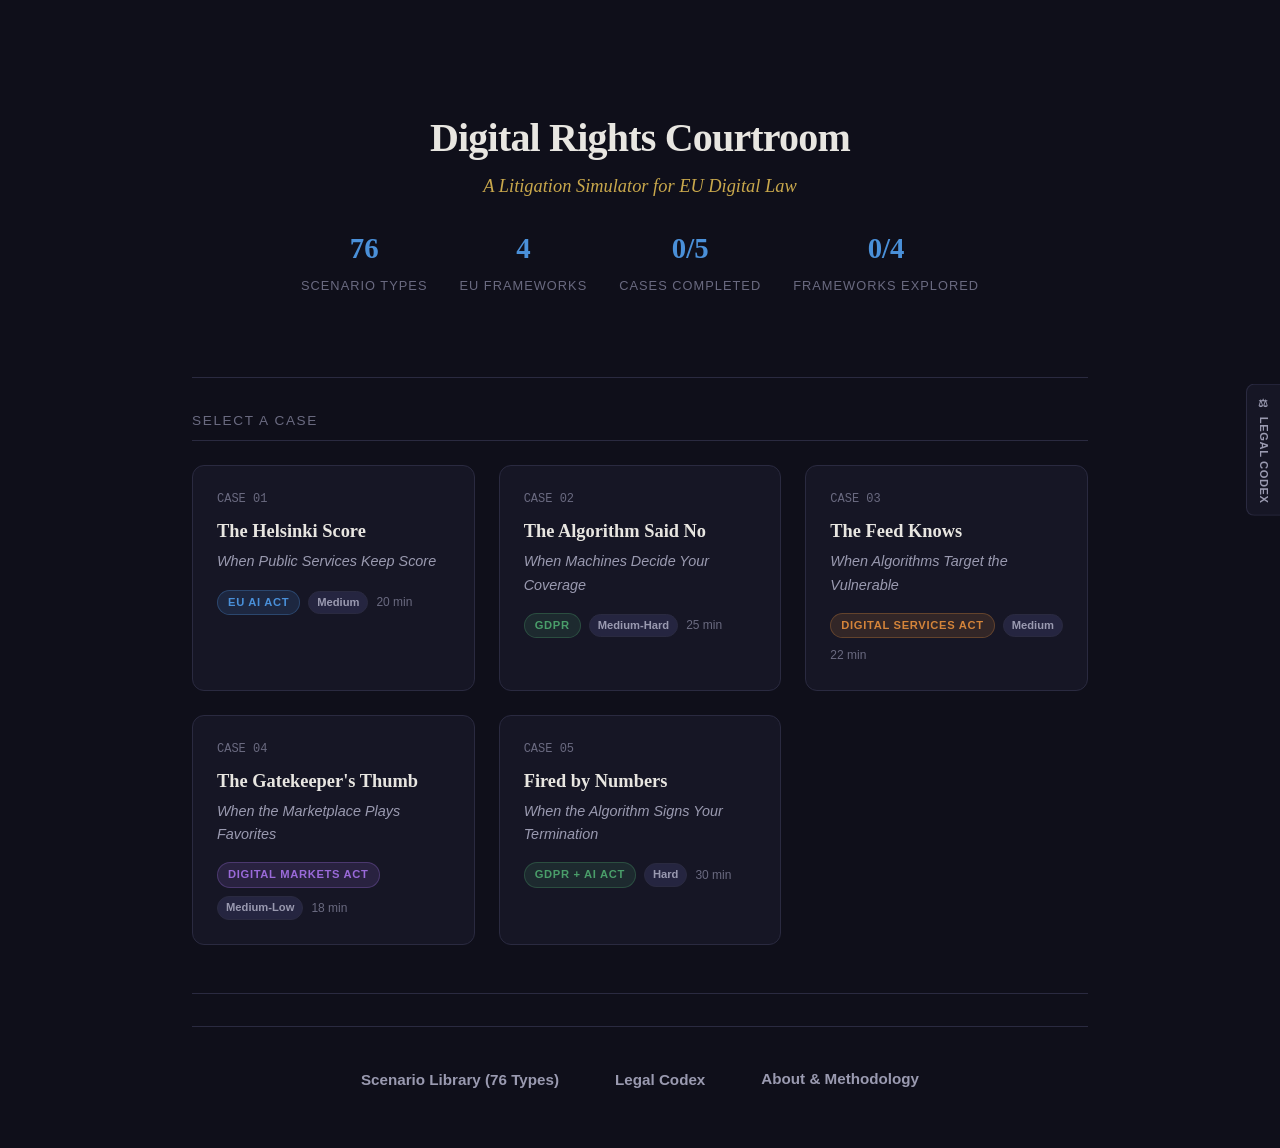
==== index.html @ 257c6a0a "Day 1: complete game shell with dashboard, engine, and dark theme" ====
<!DOCTYPE html>
<html lang="en">
<head>
    <meta charset="UTF-8">
    <meta name="viewport" content="width=device-width, initial-scale=1.0">
    <meta name="description" content="Digital Rights Courtroom — A browser-based litigation simulator for EU digital law education.">
    <title>Digital Rights Courtroom</title>
    <link rel="stylesheet" href="css/style.css">
    <noscript>
        <style>
            body { display: flex; align-items: center; justify-content: center; min-height: 100vh; }
        </style>
    </noscript>
</head>
<body>

    <!-- No-JS fallback -->
    <noscript>
        <div style="text-align: center; padding: 2rem;">
            <h1>Digital Rights Courtroom</h1>
            <p>This application requires JavaScript to run. Please enable JavaScript in your browser settings.</p>
        </div>
    </noscript>

    <!-- Main App Container -->
    <div id="app">
        <!-- Screens are rendered here by JavaScript -->
    </div>

    <!-- Legal Codex Sidebar -->
    <button class="codex-toggle" id="codex-toggle-btn">
        <span>⚖</span> LEGAL CODEX
    </button>
    <aside id="codex-sidebar">
        <div class="codex-header">
            <h2>⚖ Legal Codex</h2>
            <input type="text" class="codex-search" placeholder="Search articles..." id="codex-search">
        </div>
        <div class="codex-tabs">
            <button class="codex-tab active" data-framework="all">All</button>
            <button class="codex-tab" data-framework="ai-act">AI Act</button>
            <button class="codex-tab" data-framework="gdpr">GDPR</button>
            <button class="codex-tab" data-framework="dsa">DSA</button>
            <button class="codex-tab" data-framework="dma">DMA</button>
        </div>
        <div class="codex-content" id="codex-content">
            <!-- Codex articles rendered here by codex.js -->
            <p class="text-muted" style="padding: 1rem; font-size: 0.85rem;">Codex articles will appear here as cases are loaded.</p>
        </div>
    </aside>

    <!-- Scripts — order matters: data first, then engine, then screens, then codex -->
    <script src="js/data.js"></script>
    <script src="js/engine.js"></script>
    <script src="js/screens.js"></script>
    <script src="js/codex.js"></script>
</body>
</html>
---- css/style.css ----
/* ============================================
   DIGITAL RIGHTS COURTROOM — Master Stylesheet
   ============================================ */

/* --- Design Tokens --- */
:root {
    /* Backgrounds */
    --bg-primary: #0f0f1a;
    --bg-surface: #161625;
    --bg-elevated: #1e1e32;
    --bg-hover: #252540;
  
    /* Borders */
    --border-subtle: #2a2a40;
    --border-medium: #3a3a55;
  
    /* Text */
    --text-primary: #e8e6e1;
    --text-secondary: #9a9ab0;
    --text-muted: #6a6a80;
  
    /* Accent Colors */
    --accent-gold: #c9a84c;
    --accent-gold-dim: #a08030;
    --accent-blue: #4a90d9;
    --accent-blue-dim: #2a5a8a;
  
    /* Semantic Colors */
    --color-success: #4a9e6a;
    --color-success-bg: rgba(74, 158, 106, 0.12);
    --color-error: #c94a4a;
    --color-error-bg: rgba(201, 74, 74, 0.12);
    --color-warning: #d4a843;
    --color-warning-bg: rgba(212, 168, 67, 0.12);
  
    /* Framework Colors */
    --fw-ai-act: #4a90d9;
    --fw-gdpr: #4a9e6a;
    --fw-dsa: #d4843a;
    --fw-dma: #9a6ad9;
  
    /* Typography */
    --font-heading: Georgia, 'Times New Roman', 'Palatino Linotype', serif;
    --font-body: -apple-system, BlinkMacSystemFont, 'Segoe UI', Roboto, 'Helvetica Neue', Arial, sans-serif;
    --font-mono: 'SF Mono', 'Fira Code', 'Fira Mono', Menlo, Consolas, monospace;
  
    /* Spacing */
    --space-xs: 4px;
    --space-sm: 8px;
    --space-md: 16px;
    --space-lg: 24px;
    --space-xl: 32px;
    --space-2xl: 48px;
    --space-3xl: 64px;
  
    /* Border Radius */
    --radius-sm: 4px;
    --radius-md: 8px;
    --radius-lg: 12px;
  
    /* Transitions */
    --transition-fast: 150ms ease;
    --transition-normal: 250ms ease;
    --transition-slow: 400ms ease;
  
    /* Layout */
    --content-max-width: 960px;
    --codex-width: 380px;
  }
  
  /* --- Reset & Base --- */
  *, *::before, *::after {
    box-sizing: border-box;
    margin: 0;
    padding: 0;
  }
  
  html {
    font-size: 16px;
    -webkit-font-smoothing: antialiased;
    -moz-osx-font-smoothing: grayscale;
  }
  
  body {
    font-family: var(--font-body);
    background-color: var(--bg-primary);
    color: var(--text-primary);
    line-height: 1.6;
    min-height: 100vh;
    overflow-x: hidden;
  }
  
  /* --- Typography --- */
  h1, h2, h3, h4 {
    font-family: var(--font-heading);
    font-weight: 700;
    line-height: 1.3;
    color: var(--text-primary);
  }
  
  h1 {
    font-size: 2rem;
    letter-spacing: -0.02em;
  }
  
  h2 {
    font-size: 1.5rem;
    letter-spacing: -0.01em;
  }
  
  h3 {
    font-size: 1.2rem;
  }
  
  p {
    margin-bottom: var(--space-md);
    color: var(--text-secondary);
  }
  
  a {
    color: var(--accent-blue);
    text-decoration: none;
    transition: color var(--transition-fast);
  }
  
  a:hover {
    color: var(--accent-gold);
  }
  
  /* --- Main Layout --- */
  .app-container {
    display: flex;
    min-height: 100vh;
  }
  
  #app {
    flex: 1;
    padding: var(--space-2xl) var(--space-xl);
    max-width: var(--content-max-width);
    margin: 0 auto;
    width: 100%;
    transition: margin-right var(--transition-normal);
  }
  
  body.codex-open #app {
    margin-right: var(--codex-width);
  }
  
  /* --- Screen Container --- */
  .screen {
    opacity: 0;
    transform: translateY(8px);
    animation: screenFadeIn 400ms ease forwards;
  }
  
  @keyframes screenFadeIn {
    to {
      opacity: 1;
      transform: translateY(0);
    }
  }
  
  .screen-header {
    margin-bottom: var(--space-2xl);
  }
  
  .screen-header h1 {
    margin-bottom: var(--space-xs);
  }
  
  .screen-header .subtitle {
    font-family: var(--font-heading);
    font-style: italic;
    color: var(--accent-gold);
    font-size: 1.1rem;
  }
  
  .screen-header .breadcrumb {
    font-size: 0.85rem;
    color: var(--text-muted);
    margin-bottom: var(--space-sm);
  }
  
  /* --- Dashboard --- */
  .dashboard-hero {
    text-align: center;
    padding: var(--space-3xl) 0 var(--space-2xl);
  }
  
  .dashboard-hero h1 {
    font-size: 2.5rem;
    margin-bottom: var(--space-sm);
  }
  
  .dashboard-hero .tagline {
    font-family: var(--font-heading);
    font-style: italic;
    color: var(--accent-gold);
    font-size: 1.15rem;
    margin-bottom: var(--space-lg);
  }
  
  .dashboard-hero .stats-row {
    display: flex;
    justify-content: center;
    gap: var(--space-xl);
    margin-top: var(--space-lg);
  }
  
  .stat-item {
    text-align: center;
  }
  
  .stat-item .stat-number {
    font-family: var(--font-heading);
    font-size: 1.8rem;
    font-weight: 700;
    color: var(--accent-blue);
    display: block;
  }
  
  .stat-item .stat-label {
    font-size: 0.8rem;
    color: var(--text-muted);
    text-transform: uppercase;
    letter-spacing: 0.08em;
  }
  
  /* --- Case Cards Grid --- */
  .cases-section-title {
    font-size: 0.85rem;
    text-transform: uppercase;
    letter-spacing: 0.12em;
    color: var(--text-muted);
    margin-bottom: var(--space-lg);
    padding-bottom: var(--space-sm);
    border-bottom: 1px solid var(--border-subtle);
  }
  
  .cases-grid {
    display: grid;
    grid-template-columns: repeat(auto-fill, minmax(280px, 1fr));
    gap: var(--space-lg);
    margin-bottom: var(--space-2xl);
  }
  
  .case-card {
    background: var(--bg-surface);
    border: 1px solid var(--border-subtle);
    border-radius: var(--radius-lg);
    padding: var(--space-lg);
    cursor: pointer;
    transition: all var(--transition-normal);
    position: relative;
    overflow: hidden;
  }
  
  .case-card:hover {
    border-color: var(--border-medium);
    background: var(--bg-elevated);
    transform: translateY(-2px);
    box-shadow: 0 8px 24px rgba(0, 0, 0, 0.3);
  }
  
  .case-card.completed {
    border-color: var(--color-success);
  }
  
  .case-card .case-number {
    font-family: var(--font-mono);
    font-size: 0.75rem;
    color: var(--text-muted);
    margin-bottom: var(--space-sm);
  }
  
  .case-card .case-title {
    font-family: var(--font-heading);
    font-size: 1.15rem;
    font-weight: 700;
    color: var(--text-primary);
    margin-bottom: var(--space-xs);
  }
  
  .case-card .case-subtitle {
    font-size: 0.9rem;
    color: var(--text-secondary);
    margin-bottom: var(--space-md);
    font-style: italic;
  }
  
  .case-card .case-meta {
    display: flex;
    align-items: center;
    gap: var(--space-sm);
    flex-wrap: wrap;
  }
  
  /* --- Tags & Badges --- */
  .tag {
    display: inline-block;
    font-size: 0.7rem;
    font-weight: 600;
    text-transform: uppercase;
    letter-spacing: 0.06em;
    padding: 3px 10px;
    border-radius: 100px;
    white-space: nowrap;
  }
  
  .tag-ai-act {
    background: rgba(74, 144, 217, 0.15);
    color: var(--fw-ai-act);
    border: 1px solid rgba(74, 144, 217, 0.3);
  }
  
  .tag-gdpr {
    background: rgba(74, 158, 106, 0.15);
    color: var(--fw-gdpr);
    border: 1px solid rgba(74, 158, 106, 0.3);
  }
  
  .tag-dsa {
    background: rgba(212, 132, 58, 0.15);
    color: var(--fw-dsa);
    border: 1px solid rgba(212, 132, 58, 0.3);
  }
  
  .tag-dma {
    background: rgba(154, 106, 217, 0.15);
    color: var(--fw-dma);
    border: 1px solid rgba(154, 106, 217, 0.3);
  }
  
  .badge {
    display: inline-block;
    font-size: 0.7rem;
    font-weight: 600;
    padding: 2px 8px;
    border-radius: 100px;
  }
  
  .badge-difficulty {
    background: var(--bg-hover);
    color: var(--text-secondary);
    border: 1px solid var(--border-subtle);
  }
  
  .badge-time {
    color: var(--text-muted);
    font-size: 0.75rem;
  }
  
  .badge-completed {
    background: var(--color-success-bg);
    color: var(--color-success);
    border: 1px solid rgba(74, 158, 106, 0.3);
  }
  
  .badge-score {
    background: var(--bg-hover);
    color: var(--accent-gold);
    border: 1px solid var(--accent-gold-dim);
  }
  
  /* --- Buttons --- */
  .btn {
    display: inline-flex;
    align-items: center;
    gap: var(--space-sm);
    font-family: var(--font-body);
    font-size: 0.95rem;
    font-weight: 600;
    padding: 12px 24px;
    border-radius: var(--radius-md);
    border: none;
    cursor: pointer;
    transition: all var(--transition-fast);
    text-decoration: none;
  }
  
  .btn-primary {
    background: var(--accent-gold);
    color: var(--bg-primary);
  }
  
  .btn-primary:hover {
    background: #d4b45a;
    box-shadow: 0 4px 16px rgba(201, 168, 76, 0.3);
  }
  
  .btn-secondary {
    background: transparent;
    color: var(--text-primary);
    border: 1px solid var(--border-medium);
  }
  
  .btn-secondary:hover {
    background: var(--bg-hover);
    border-color: var(--text-muted);
  }
  
  .btn-ghost {
    background: transparent;
    color: var(--text-secondary);
    padding: 8px 16px;
  }
  
  .btn-ghost:hover {
    color: var(--text-primary);
    background: var(--bg-hover);
  }
  
  .btn:disabled {
    opacity: 0.4;
    cursor: not-allowed;
  }
  
  .btn-large {
    padding: 16px 32px;
    font-size: 1.05rem;
  }
  
  /* --- Evidence Cards --- */
  .evidence-grid {
    display: grid;
    grid-template-columns: repeat(auto-fill, minmax(300px, 1fr));
    gap: var(--space-md);
    margin-bottom: var(--space-xl);
  }
  
  .evidence-card {
    background: var(--bg-surface);
    border: 1px solid var(--border-subtle);
    border-radius: var(--radius-md);
    overflow: hidden;
    cursor: pointer;
    transition: all var(--transition-normal);
  }
  
  .evidence-card:hover {
    border-color: var(--border-medium);
  }
  
  .evidence-card.collected {
    border-color: var(--accent-gold-dim);
  }
  
  .evidence-card.expanded {
    border-color: var(--accent-gold);
  }
  
  .evidence-card-header {
    display: flex;
    align-items: center;
    gap: var(--space-md);
    padding: var(--space-md) var(--space-lg);
  }
  
  .evidence-card-header .evidence-icon {
    font-size: 1.5rem;
    flex-shrink: 0;
  }
  
  .evidence-card-header .evidence-info {
    flex: 1;
  }
  
  .evidence-card-header .evidence-title {
    font-weight: 600;
    font-size: 0.9rem;
    color: var(--text-primary);
  }
  
  .evidence-card-header .evidence-date {
    font-size: 0.75rem;
    color: var(--text-muted);
  }
  
  .evidence-card-body {
    max-height: 0;
    overflow: hidden;
    transition: max-height var(--transition-slow), padding var(--transition-slow);
  }
  
  .evidence-card.expanded .evidence-card-body {
    max-height: 500px;
    padding: 0 var(--space-lg) var(--space-lg);
  }
  
  .evidence-card-body .evidence-content {
    font-size: 0.9rem;
    color: var(--text-secondary);
    line-height: 1.7;
    padding-top: var(--space-md);
    border-top: 1px solid var(--border-subtle);
  }
  
  /* --- Progress Bar --- */
  .progress-bar-container {
    margin-bottom: var(--space-lg);
  }
  
  .progress-bar-label {
    display: flex;
    justify-content: space-between;
    font-size: 0.85rem;
    color: var(--text-secondary);
    margin-bottom: var(--space-sm);
  }
  
  .progress-bar {
    height: 6px;
    background: var(--bg-hover);
    border-radius: 100px;
    overflow: hidden;
  }
  
  .progress-bar-fill {
    height: 100%;
    background: var(--accent-gold);
    border-radius: 100px;
    transition: width var(--transition-normal);
  }
  
  /* --- Option Cards (Analysis & Courtroom) --- */
  .options-grid {
    display: flex;
    flex-direction: column;
    gap: var(--space-md);
    margin: var(--space-lg) 0;
  }
  
  .option-card {
    background: var(--bg-surface);
    border: 2px solid var(--border-subtle);
    border-radius: var(--radius-md);
    padding: var(--space-lg);
    cursor: pointer;
    transition: all var(--transition-fast);
  }
  
  .option-card:hover:not(.disabled) {
    border-color: var(--accent-blue);
    background: var(--bg-elevated);
  }
  
  .option-card.selected {
    border-color: var(--accent-blue);
    background: rgba(74, 144, 217, 0.08);
  }
  
  .option-card.correct {
    border-color: var(--color-success);
    background: var(--color-success-bg);
  }
  
  .option-card.incorrect {
    border-color: var(--color-error);
    background: var(--color-error-bg);
  }
  
  .option-card.disabled {
    opacity: 0.5;
    cursor: default;
  }
  
  .option-card .option-label {
    font-weight: 600;
    font-size: 0.95rem;
    color: var(--text-primary);
    margin-bottom: var(--space-xs);
  }
  
  .option-card .option-description {
    font-size: 0.9rem;
    color: var(--text-secondary);
    line-height: 1.6;
  }
  
  /* --- Dialogue / Courtroom --- */
  .dialogue-container {
    max-width: 720px;
    margin: 0 auto;
  }
  
  .dialogue-bubble {
    padding: var(--space-lg);
    border-radius: var(--radius-lg);
    margin-bottom: var(--space-lg);
    line-height: 1.7;
    animation: bubbleFadeIn var(--transition-slow) ease forwards;
    opacity: 0;
  }
  
  @keyframes bubbleFadeIn {
    to {
      opacity: 1;
    }
  }
  
  .dialogue-bubble.judge {
    background: var(--bg-surface);
    border: 1px solid var(--border-subtle);
    border-left: 3px solid var(--accent-gold);
    margin-right: var(--space-2xl);
  }
  
  .dialogue-bubble.player {
    background: rgba(74, 144, 217, 0.08);
    border: 1px solid rgba(74, 144, 217, 0.2);
    border-right: 3px solid var(--accent-blue);
    margin-left: var(--space-2xl);
  }
  
  .dialogue-bubble .speaker-name {
    font-weight: 700;
    font-size: 0.8rem;
    text-transform: uppercase;
    letter-spacing: 0.06em;
    margin-bottom: var(--space-sm);
  }
  
  .dialogue-bubble.judge .speaker-name {
    color: var(--accent-gold);
  }
  
  .dialogue-bubble.player .speaker-name {
    color: var(--accent-blue);
  }
  
  .dialogue-bubble .speaker-text {
    font-size: 0.95rem;
    color: var(--text-primary);
  }
  
  /* --- Feedback Box --- */
  .feedback-box {
    background: var(--bg-surface);
    border: 1px solid var(--border-subtle);
    border-radius: var(--radius-md);
    padding: var(--space-lg);
    margin: var(--space-md) 0;
  }
  
  .feedback-box.success {
    border-left: 3px solid var(--color-success);
  }
  
  .feedback-box.error {
    border-left: 3px solid var(--color-error);
  }
  
  .feedback-box.warning {
    border-left: 3px solid var(--color-warning);
  }
  
  .feedback-box .feedback-title {
    font-weight: 700;
    font-size: 0.85rem;
    text-transform: uppercase;
    letter-spacing: 0.04em;
    margin-bottom: var(--space-sm);
  }
  
  .feedback-box.success .feedback-title {
    color: var(--color-success);
  }
  
  .feedback-box.error .feedback-title {
    color: var(--color-error);
  }
  
  .feedback-box.warning .feedback-title {
    color: var(--color-warning);
  }
  
  .feedback-box .feedback-text {
    font-size: 0.9rem;
    color: var(--text-secondary);
    line-height: 1.7;
  }
  
  /* --- Verdict Screen --- */
  .verdict-container {
    text-align: center;
    padding: var(--space-2xl) 0;
  }
  
  .verdict-result {
    font-family: var(--font-heading);
    font-size: 2.5rem;
    font-weight: 700;
    margin-bottom: var(--space-sm);
    letter-spacing: 0.02em;
  }
  
  .verdict-result.won {
    color: var(--color-success);
  }
  
  .verdict-result.lost {
    color: var(--color-error);
  }
  
  .verdict-score {
    font-family: var(--font-heading);
    font-size: 3.5rem;
    font-weight: 700;
    color: var(--accent-gold);
    margin: var(--space-lg) 0;
  }
  
  .verdict-score .score-total {
    font-size: 1.5rem;
    color: var(--text-muted);
  }
  
  /* Score Breakdown */
  .score-breakdown {
    text-align: left;
    max-width: 600px;
    margin: var(--space-2xl) auto;
  }
  
  .score-section {
    background: var(--bg-surface);
    border: 1px solid var(--border-subtle);
    border-radius: var(--radius-md);
    padding: var(--space-lg);
    margin-bottom: var(--space-md);
  }
  
  .score-section-header {
    display: flex;
    justify-content: space-between;
    align-items: center;
    margin-bottom: var(--space-sm);
  }
  
  .score-section-title {
    font-weight: 700;
    font-size: 0.9rem;
    color: var(--text-primary);
  }
  
  .score-section-points {
    font-family: var(--font-mono);
    font-size: 0.85rem;
    color: var(--accent-gold);
  }
  
  .score-section-detail {
    font-size: 0.85rem;
    color: var(--text-secondary);
  }
  
  /* Model Answer */
  .model-answer {
    text-align: left;
    max-width: 600px;
    margin: var(--space-xl) auto;
    background: var(--bg-surface);
    border: 1px solid var(--accent-gold-dim);
    border-radius: var(--radius-md);
    overflow: hidden;
  }
  
  .model-answer-header {
    display: flex;
    justify-content: space-between;
    align-items: center;
    padding: var(--space-md) var(--space-lg);
    cursor: pointer;
    transition: background var(--transition-fast);
  }
  
  .model-answer-header:hover {
    background: var(--bg-hover);
  }
  
  .model-answer-header h3 {
    font-size: 0.9rem;
    color: var(--accent-gold);
  }
  
  .model-answer-body {
    padding: 0 var(--space-lg) var(--space-lg);
    font-size: 0.9rem;
    color: var(--text-secondary);
    line-height: 1.8;
  }
  
  /* --- Legal Codex Sidebar --- */
  #codex-sidebar {
    position: fixed;
    top: 0;
    right: 0;
    width: var(--codex-width);
    height: 100vh;
    background: var(--bg-surface);
    border-left: 1px solid var(--border-subtle);
    transform: translateX(100%);
    transition: transform var(--transition-normal);
    z-index: 100;
    display: flex;
    flex-direction: column;
    overflow: hidden;
  }
  
  body.codex-open #codex-sidebar {
    transform: translateX(0);
  }
  
  .codex-header {
    padding: var(--space-lg);
    border-bottom: 1px solid var(--border-subtle);
    flex-shrink: 0;
  }
  
  .codex-header h2 {
    font-size: 1.1rem;
    color: var(--accent-gold);
    margin-bottom: var(--space-md);
  }
  
  .codex-search {
    width: 100%;
    padding: 10px 14px;
    background: var(--bg-primary);
    border: 1px solid var(--border-subtle);
    border-radius: var(--radius-md);
    color: var(--text-primary);
    font-family: var(--font-body);
    font-size: 0.9rem;
    outline: none;
    transition: border-color var(--transition-fast);
  }
  
  .codex-search:focus {
    border-color: var(--accent-blue);
  }
  
  .codex-search::placeholder {
    color: var(--text-muted);
  }
  
  .codex-tabs {
    display: flex;
    border-bottom: 1px solid var(--border-subtle);
    flex-shrink: 0;
  }
  
  .codex-tab {
    flex: 1;
    padding: 10px;
    text-align: center;
    font-size: 0.75rem;
    font-weight: 600;
    text-transform: uppercase;
    letter-spacing: 0.05em;
    color: var(--text-muted);
    cursor: pointer;
    border-bottom: 2px solid transparent;
    transition: all var(--transition-fast);
    background: none;
    border-top: none;
    border-left: none;
    border-right: none;
  }
  
  .codex-tab:hover {
    color: var(--text-secondary);
  }
  
  .codex-tab.active {
    color: var(--accent-gold);
    border-bottom-color: var(--accent-gold);
  }
  
  .codex-content {
    flex: 1;
    overflow-y: auto;
    padding: var(--space-md);
  }
  
  .codex-article {
    background: var(--bg-primary);
    border: 1px solid var(--border-subtle);
    border-radius: var(--radius-md);
    margin-bottom: var(--space-md);
    overflow: hidden;
  }
  
  .codex-article.relevant {
    border-color: var(--accent-gold-dim);
  }
  
  .codex-article-header {
    padding: var(--space-md);
    cursor: pointer;
    transition: background var(--transition-fast);
  }
  
  .codex-article-header:hover {
    background: var(--bg-hover);
  }
  
  .codex-article-number {
    font-family: var(--font-mono);
    font-size: 0.8rem;
    color: var(--accent-blue);
    margin-bottom: 2px;
  }
  
  .codex-article-title {
    font-weight: 600;
    font-size: 0.9rem;
    color: var(--text-primary);
  }
  
  .codex-article-body {
    display: none;
    padding: 0 var(--space-md) var(--space-md);
  }
  
  .codex-article.expanded .codex-article-body {
    display: block;
  }
  
  .codex-article-official {
    font-size: 0.82rem;
    color: var(--text-secondary);
    line-height: 1.7;
    padding: var(--space-md);
    background: var(--bg-surface);
    border-radius: var(--radius-sm);
    margin-bottom: var(--space-sm);
    border-left: 2px solid var(--accent-blue-dim);
  }
  
  .codex-article-plain {
    font-size: 0.85rem;
    color: var(--accent-gold);
    font-style: italic;
  }
  
  /* Codex Toggle Button */
  .codex-toggle {
    position: fixed;
    top: 50%;
    right: 0;
    transform: translateY(-50%);
    background: var(--bg-surface);
    border: 1px solid var(--border-subtle);
    border-right: none;
    border-radius: var(--radius-md) 0 0 var(--radius-md);
    padding: 12px 10px;
    cursor: pointer;
    z-index: 101;
    color: var(--text-secondary);
    font-size: 1.2rem;
    transition: all var(--transition-fast);
    display: flex;
    align-items: center;
    writing-mode: vertical-rl;
    letter-spacing: 0.05em;
    font-size: 0.7rem;
    font-weight: 600;
    text-transform: uppercase;
    gap: 6px;
  }
  
  .codex-toggle:hover {
    background: var(--bg-elevated);
    color: var(--accent-gold);
  }
  
  body.codex-open .codex-toggle {
    right: var(--codex-width);
  }
  
  /* --- Utility Classes --- */
  .text-center { text-align: center; }
  .text-gold { color: var(--accent-gold); }
  .text-muted { color: var(--text-muted); }
  .text-success { color: var(--color-success); }
  .text-error { color: var(--color-error); }
  
  .mt-sm { margin-top: var(--space-sm); }
  .mt-md { margin-top: var(--space-md); }
  .mt-lg { margin-top: var(--space-lg); }
  .mt-xl { margin-top: var(--space-xl); }
  .mt-2xl { margin-top: var(--space-2xl); }
  .mb-sm { margin-bottom: var(--space-sm); }
  .mb-md { margin-bottom: var(--space-md); }
  .mb-lg { margin-bottom: var(--space-lg); }
  .mb-xl { margin-bottom: var(--space-xl); }
  
  .flex { display: flex; }
  .flex-center { display: flex; align-items: center; justify-content: center; }
  .flex-between { display: flex; align-items: center; justify-content: space-between; }
  .gap-sm { gap: var(--space-sm); }
  .gap-md { gap: var(--space-md); }
  .gap-lg { gap: var(--space-lg); }
  
  /* Divider */
  .divider {
    height: 1px;
    background: var(--border-subtle);
    margin: var(--space-xl) 0;
  }
  
  /* --- Footer Nav --- */
  .dashboard-footer {
    display: flex;
    justify-content: center;
    gap: var(--space-lg);
    padding-top: var(--space-xl);
    border-top: 1px solid var(--border-subtle);
  }
  
  /* --- Scrollbar Styling (Webkit) --- */
  ::-webkit-scrollbar {
    width: 6px;
  }
  
  ::-webkit-scrollbar-track {
    background: var(--bg-primary);
  }
  
  ::-webkit-scrollbar-thumb {
    background: var(--border-medium);
    border-radius: 100px;
  }
  
  ::-webkit-scrollbar-thumb:hover {
    background: var(--text-muted);
  }
  
  /* --- Loading / Typewriter --- */
  .typewriter {
    overflow: hidden;
    border-right: 2px solid var(--accent-gold);
    white-space: nowrap;
    animation: typing 2s steps(40, end), blink 0.75s step-end infinite;
  }
  
  @keyframes typing {
    from { width: 0; }
    to { width: 100%; }
  }
  
  @keyframes blink {
    from, to { border-color: transparent; }
    50% { border-color: var(--accent-gold); }
  }
  
  /* Phase Indicator */
  .phase-indicator {
    display: flex;
    align-items: center;
    gap: var(--space-md);
    margin-bottom: var(--space-xl);
  }
  
  .phase-step {
    display: flex;
    align-items: center;
    gap: var(--space-sm);
    font-size: 0.8rem;
    color: var(--text-muted);
  }
  
  .phase-step.active {
    color: var(--accent-gold);
  }
  
  .phase-step.completed {
    color: var(--color-success);
  }
  
  .phase-dot {
    width: 8px;
    height: 8px;
    border-radius: 50%;
    background: var(--border-medium);
  }
  
  .phase-step.active .phase-dot {
    background: var(--accent-gold);
    box-shadow: 0 0 8px rgba(201, 168, 76, 0.4);
  }
  
  .phase-step.completed .phase-dot {
    background: var(--color-success);
  }
  
  .phase-connector {
    flex: 0;
    width: 32px;
    height: 1px;
    background: var(--border-subtle);
  }
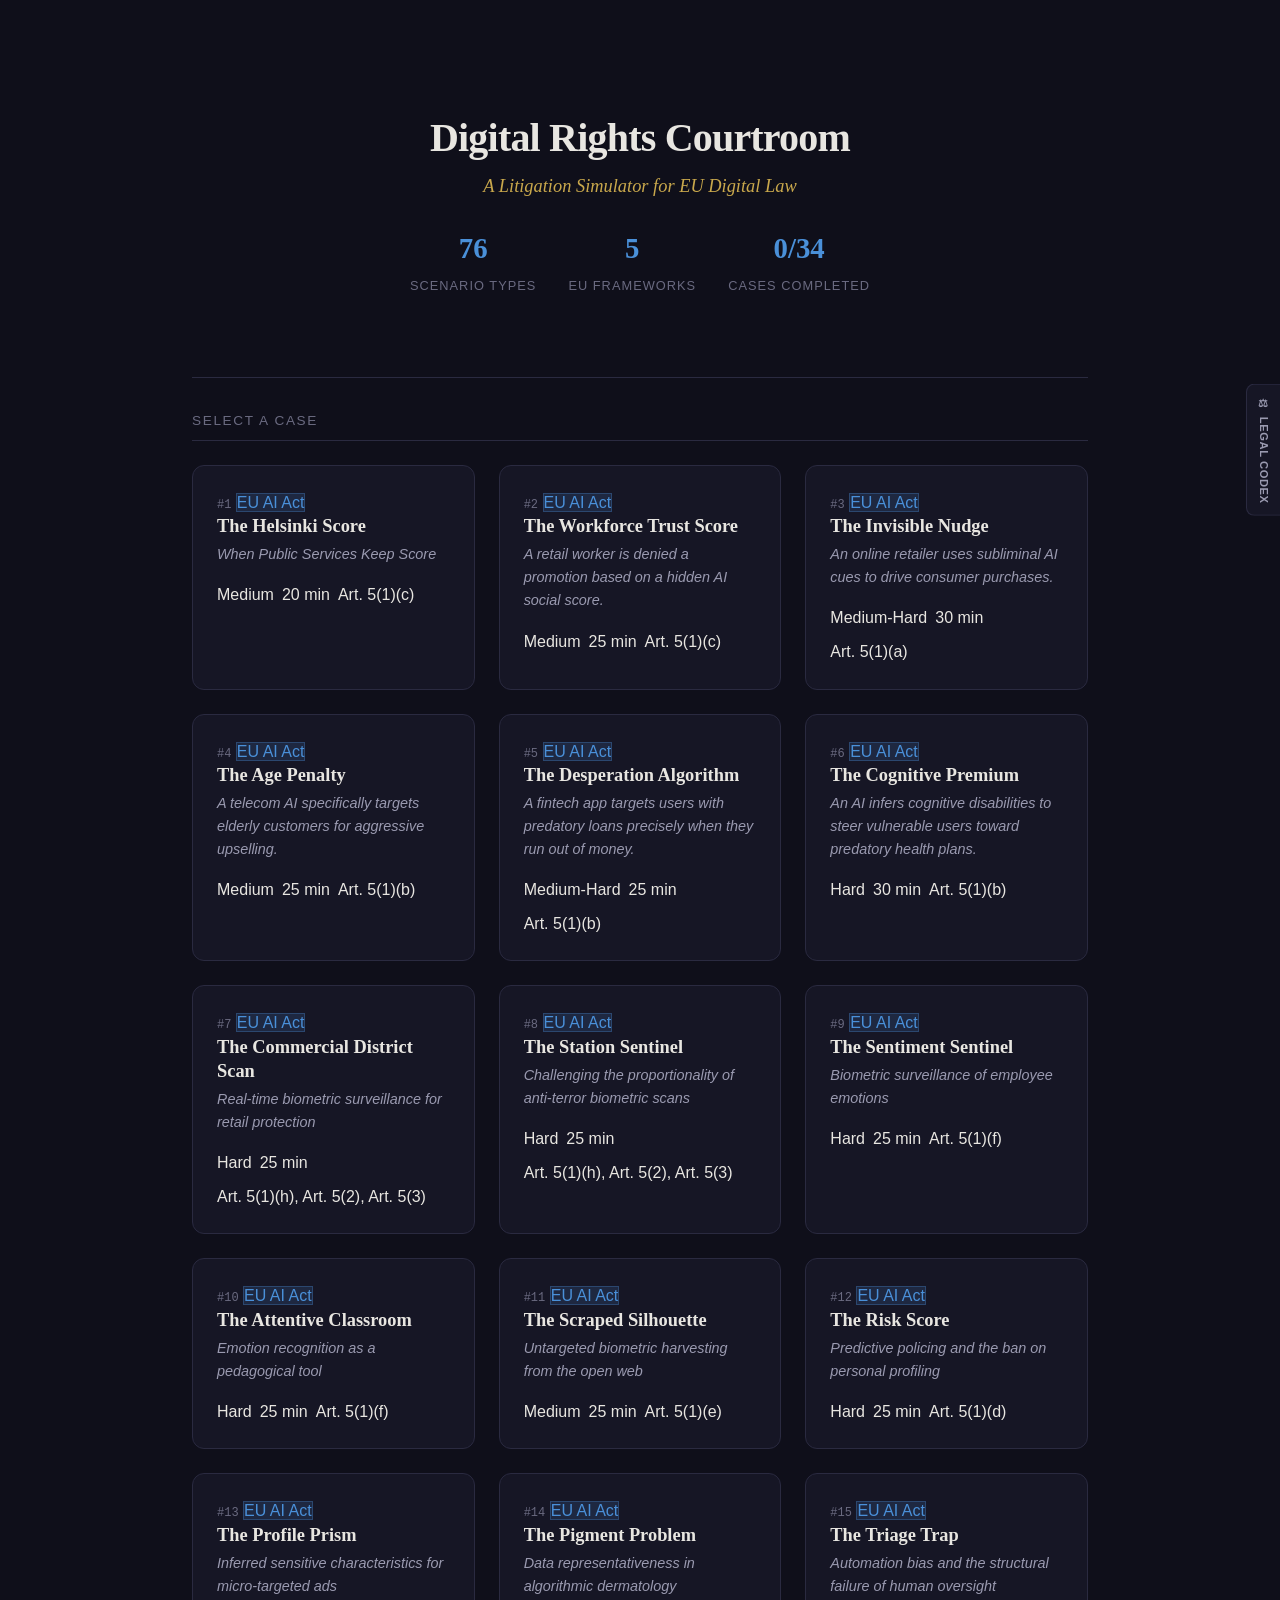
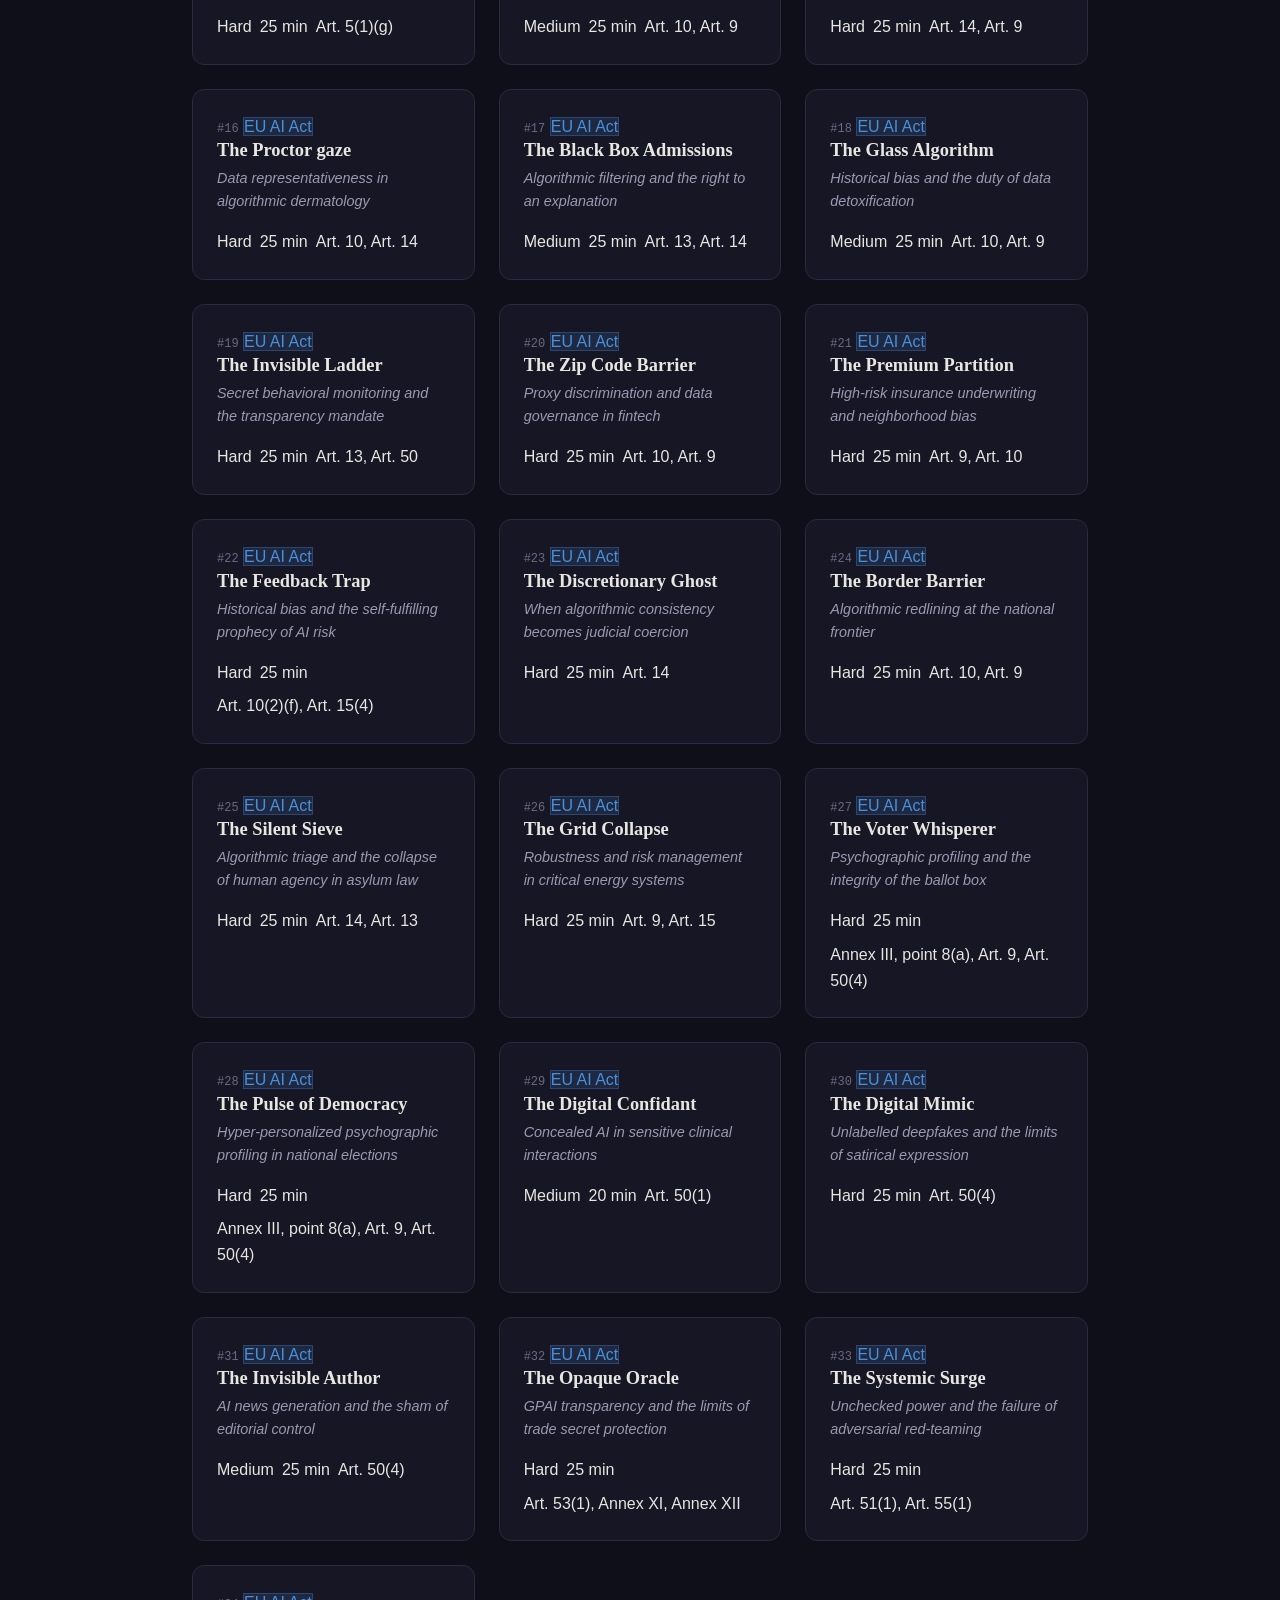
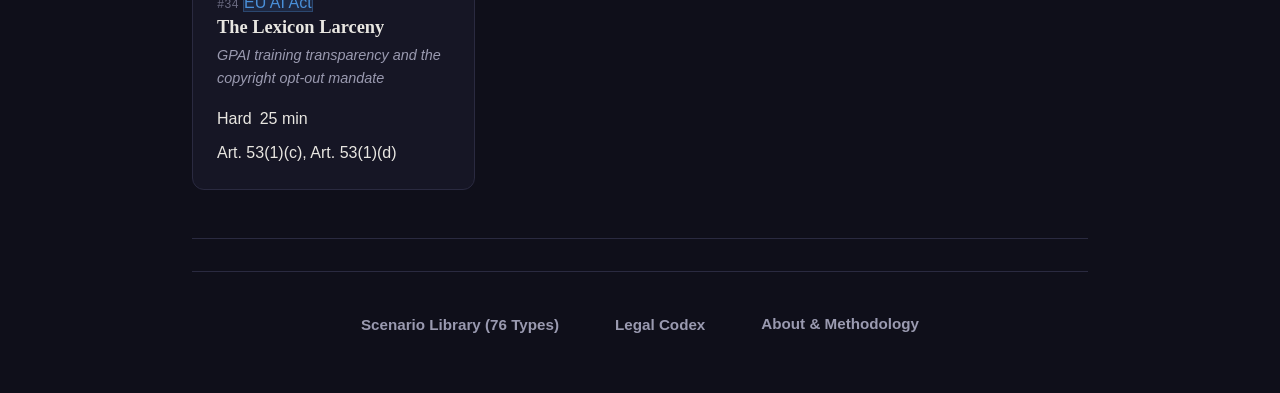
==== commit e904a6d6: "v5: keyword validation, rebalanced scoring (10/25/65)" ====
--- a/index.html
+++ b/index.html
@@ -6,6 +6,7 @@
     <meta name="description" content="Digital Rights Courtroom — A browser-based litigation simulator for EU digital law education.">
     <title>Digital Rights Courtroom</title>
     <link rel="stylesheet" href="css/style.css">
+    <link rel="stylesheet" href="css/css-keywords.css">
     <noscript>
         <style>
             body { display: flex; align-items: center; justify-content: center; min-height: 100vh; }
--- a/css/style.css
+++ b/css/style.css
@@ -1100,4 +1100,892 @@
     width: 32px;
     height: 1px;
     background: var(--border-subtle);
+  }
+
+  /* ============================================
+   ENHANCED EVIDENCE VIEWER
+   ============================================ */
+
+.evidence-viewer {
+  display: grid;
+  grid-template-columns: 280px 1fr;
+  gap: 0;
+  border: 1px solid var(--border-subtle);
+  border-radius: var(--radius-lg);
+  overflow: hidden;
+  min-height: 500px;
+  max-height: 75vh;
+  margin-bottom: var(--space-xl);
+}
+
+.evidence-list {
+  background: var(--bg-surface);
+  border-right: 1px solid var(--border-subtle);
+  overflow-y: auto;
+  padding: var(--space-sm);
+}
+
+.evidence-list-item {
+  display: flex;
+  align-items: flex-start;
+  gap: var(--space-sm);
+  padding: 12px;
+  border-radius: var(--radius-md);
+  cursor: pointer;
+  transition: all var(--transition-fast);
+  margin-bottom: 2px;
+  border: 1px solid transparent;
+}
+
+.evidence-list-item:hover {
+  background: var(--bg-hover);
+}
+
+.evidence-list-item.active {
+  background: var(--bg-elevated);
+  border-color: var(--accent-gold-dim);
+}
+
+.evidence-list-item.read {
+  opacity: 0.7;
+}
+
+.evidence-list-item.read::after {
+  content: '\2713';
+  color: var(--color-success);
+  font-size: 0.75rem;
+  margin-left: auto;
+  flex-shrink: 0;
+}
+
+.evidence-list-icon {
+  font-size: 1.3rem;
+  flex-shrink: 0;
+  margin-top: 2px;
+}
+
+.evidence-list-info {
+  flex: 1;
+  min-width: 0;
+}
+
+.evidence-list-title {
+  font-size: 0.82rem;
+  font-weight: 600;
+  color: var(--text-primary);
+  line-height: 1.3;
+  margin-bottom: 2px;
+}
+
+.evidence-list-meta {
+  font-size: 0.7rem;
+  color: var(--text-muted);
+}
+
+.evidence-reader {
+  background: var(--bg-primary);
+  overflow-y: auto;
+  padding: var(--space-xl) var(--space-2xl);
+}
+
+.evidence-reader-empty {
+  display: flex;
+  align-items: center;
+  justify-content: center;
+  height: 100%;
+  color: var(--text-muted);
+  font-style: italic;
+  font-size: 0.95rem;
+}
+
+.evidence-reader-header {
+  margin-bottom: var(--space-lg);
+  padding-bottom: var(--space-md);
+  border-bottom: 1px solid var(--border-subtle);
+}
+
+.evidence-reader-type {
+  font-size: 0.7rem;
+  text-transform: uppercase;
+  letter-spacing: 0.1em;
+  color: var(--accent-gold);
+  font-weight: 600;
+  margin-bottom: var(--space-xs);
+}
+
+.evidence-reader-title {
+  font-family: var(--font-heading);
+  font-size: 1.3rem;
+  color: var(--text-primary);
+  margin-bottom: var(--space-xs);
+}
+
+.evidence-reader-date {
+  font-size: 0.8rem;
+  color: var(--text-muted);
+}
+
+.evidence-reader-body {
+  font-size: 0.92rem;
+  color: var(--text-secondary);
+  line-height: 1.85;
+}
+
+.evidence-reader-body p {
+  margin-bottom: var(--space-md);
+  color: var(--text-secondary);
+}
+
+.evidence-reader-body strong {
+  color: var(--text-primary);
+}
+
+.evidence-reader-body em {
+  color: var(--accent-gold);
+  font-style: italic;
+}
+
+.evidence-reader-body .doc-section {
+  margin-bottom: var(--space-lg);
+}
+
+.evidence-reader-body .doc-section-title {
+  font-weight: 700;
+  font-size: 0.95rem;
+  color: var(--text-primary);
+  margin-bottom: var(--space-sm);
+  padding-bottom: var(--space-xs);
+  border-bottom: 1px solid var(--border-subtle);
+}
+
+.evidence-reader-body .doc-field {
+  display: flex;
+  gap: var(--space-sm);
+  margin-bottom: var(--space-xs);
+  font-size: 0.88rem;
+}
+
+.evidence-reader-body .doc-field-label {
+  color: var(--text-muted);
+  min-width: 140px;
+  flex-shrink: 0;
+}
+
+.evidence-reader-body .doc-field-value {
+  color: var(--text-primary);
+}
+
+.evidence-reader-body .doc-highlight {
+  background: rgba(201, 168, 76, 0.1);
+  border-left: 3px solid var(--accent-gold);
+  padding: var(--space-sm) var(--space-md);
+  margin: var(--space-md) 0;
+  border-radius: 0 var(--radius-sm) var(--radius-sm) 0;
+}
+
+.evidence-reader-body .doc-table {
+  width: 100%;
+  border-collapse: collapse;
+  margin: var(--space-md) 0;
+  font-size: 0.85rem;
+}
+
+.evidence-reader-body .doc-table th,
+.evidence-reader-body .doc-table td {
+  padding: 8px 12px;
+  border: 1px solid var(--border-subtle);
+  text-align: left;
+}
+
+.evidence-reader-body .doc-table th {
+  background: var(--bg-surface);
+  color: var(--text-primary);
+  font-weight: 600;
+}
+
+.evidence-reader-body .doc-table td {
+  color: var(--text-secondary);
+}
+
+/* ============================================
+   WRITE BEFORE YOU CHOOSE
+   ============================================ */
+
+.write-first-container {
+  background: var(--bg-surface);
+  border: 1px solid var(--border-subtle);
+  border-radius: var(--radius-lg);
+  padding: var(--space-xl);
+  margin: var(--space-lg) 0;
+}
+
+.write-first-prompt {
+  font-family: var(--font-heading);
+  font-size: 1.1rem;
+  color: var(--text-primary);
+  margin-bottom: var(--space-md);
+  line-height: 1.5;
+}
+
+.write-first-instruction {
+  font-size: 0.85rem;
+  color: var(--text-muted);
+  margin-bottom: var(--space-md);
+  font-style: italic;
+}
+
+.write-first-textarea {
+  width: 100%;
+  min-height: 140px;
+  padding: var(--space-md);
+  background: var(--bg-primary);
+  border: 1px solid var(--border-subtle);
+  border-radius: var(--radius-md);
+  color: var(--text-primary);
+  font-family: var(--font-body);
+  font-size: 0.92rem;
+  line-height: 1.7;
+  resize: vertical;
+  outline: none;
+  transition: border-color var(--transition-fast);
+}
+
+.write-first-textarea:focus {
+  border-color: var(--accent-blue);
+}
+
+.write-first-textarea::placeholder {
+  color: var(--text-muted);
+}
+
+.write-first-footer {
+  display: flex;
+  align-items: center;
+  justify-content: space-between;
+  margin-top: var(--space-md);
+}
+
+.write-first-charcount {
+  font-size: 0.78rem;
+  color: var(--text-muted);
+}
+
+.write-first-charcount.sufficient {
+  color: var(--color-success);
+}
+
+.write-first-hint {
+  margin-top: var(--space-md);
+  padding: var(--space-md);
+  background: var(--color-warning-bg);
+  border: 1px solid rgba(212, 168, 67, 0.3);
+  border-radius: var(--radius-md);
+  font-size: 0.85rem;
+  color: var(--color-warning);
+  display: none;
+}
+
+.write-first-hint.visible {
+  display: block;
+}
+
+.write-first-hint.strong-hint {
+  background: rgba(74, 144, 217, 0.1);
+  border-color: rgba(74, 144, 217, 0.3);
+  color: var(--accent-blue);
+}
+
+/* Student answer comparison on verdict screen */
+.your-answer-section {
+  text-align: left;
+  max-width: 600px;
+  margin: var(--space-lg) auto;
+  background: var(--bg-surface);
+  border: 1px solid var(--border-subtle);
+  border-radius: var(--radius-md);
+  padding: var(--space-lg);
+}
+
+.your-answer-section h3 {
+  font-size: 0.9rem;
+  color: var(--accent-blue);
+  margin-bottom: var(--space-md);
+}
+
+.your-answer-text {
+  font-size: 0.88rem;
+  color: var(--text-secondary);
+  line-height: 1.7;
+  padding: var(--space-md);
+  background: var(--bg-primary);
+  border-radius: var(--radius-sm);
+  border-left: 3px solid var(--accent-blue);
+  margin-bottom: var(--space-md);
+}
+
+.your-answer-comparison {
+  display: grid;
+  grid-template-columns: 1fr 1fr;
+  gap: var(--space-md);
+}
+
+.your-answer-comparison .comparison-col h4 {
+  font-size: 0.8rem;
+  text-transform: uppercase;
+  letter-spacing: 0.05em;
+  margin-bottom: var(--space-sm);
+}
+
+.your-answer-comparison .comparison-col.yours h4 {
+  color: var(--accent-blue);
+}
+
+.your-answer-comparison .comparison-col.model h4 {
+  color: var(--accent-gold);
+}
+
+.keyword-found {
+  color: var(--color-success);
+  font-size: 0.78rem;
+  margin-right: var(--space-sm);
+}
+
+.keyword-missing {
+  color: var(--text-muted);
+  font-size: 0.78rem;
+  margin-right: var(--space-sm);
+  text-decoration: line-through;
+}
+
+/* ============================================
+   FRAMEWORK TAG — DATA ACT
+   ============================================ */
+
+.tag-data-act {
+  background: rgba(232, 106, 140, 0.15);
+  color: #e86a8c;
+  border: 1px solid rgba(232, 106, 140, 0.3);
+}
+
+/* ============================================
+   FIX: Evidence viewer scrolling
+   ============================================ */
+
+   .evidence-viewer {
+    display: grid;
+    grid-template-columns: 280px 1fr;
+    gap: 0;
+    border: 1px solid var(--border-subtle);
+    border-radius: var(--radius-lg);
+    overflow: hidden;
+    height: 70vh;
+    margin-bottom: var(--space-xl);
+  }
+  
+  .evidence-list {
+    background: var(--bg-surface);
+    border-right: 1px solid var(--border-subtle);
+    overflow-y: auto;
+    padding: var(--space-sm);
+    height: 100%;
+  }
+  
+  .evidence-reader {
+    background: var(--bg-primary);
+    overflow-y: scroll;
+    padding: var(--space-xl) var(--space-2xl);
+    height: 100%;
+  }
+  
+  /* ============================================
+     ADVERSARIAL COURTROOM STYLES
+     ============================================ */
+  
+  .courtroom-scene {
+    max-width: 760px;
+    margin: 0 auto;
+  }
+  
+  .courtroom-round {
+    margin-bottom: var(--space-2xl);
+    padding-bottom: var(--space-xl);
+    border-bottom: 1px solid var(--border-subtle);
+  }
+  
+  .courtroom-round:last-child {
+    border-bottom: none;
+  }
+  
+  .round-label {
+    font-size: 0.75rem;
+    font-weight: 600;
+    text-transform: uppercase;
+    letter-spacing: 0.1em;
+    color: var(--text-muted);
+    margin-bottom: var(--space-lg);
+    display: flex;
+    align-items: center;
+    gap: var(--space-sm);
+  }
+  
+  .round-label::after {
+    content: '';
+    flex: 1;
+    height: 1px;
+    background: var(--border-subtle);
+  }
+  
+  /* Speaker Bubbles — Adversarial */
+  .dialogue-bubble.opposition {
+    background: rgba(201, 74, 74, 0.06);
+    border: 1px solid rgba(201, 74, 74, 0.2);
+    border-left: 3px solid var(--color-error);
+    margin-right: var(--space-2xl);
+    padding: var(--space-lg);
+    border-radius: var(--radius-lg);
+    margin-bottom: var(--space-lg);
+    animation: bubbleFadeIn 400ms ease forwards;
+    opacity: 0;
+  }
+  
+  .dialogue-bubble.opposition .speaker-name {
+    color: var(--color-error);
+    font-weight: 700;
+    font-size: 0.8rem;
+    text-transform: uppercase;
+    letter-spacing: 0.06em;
+    margin-bottom: var(--space-sm);
+  }
+  
+  .dialogue-bubble.opposition .speaker-role {
+    color: var(--text-muted);
+    font-size: 0.72rem;
+    font-weight: 400;
+    text-transform: none;
+    letter-spacing: 0;
+    margin-left: var(--space-sm);
+  }
+  
+  .dialogue-bubble.opposition .speaker-text {
+    font-size: 0.95rem;
+    color: var(--text-primary);
+    line-height: 1.7;
+  }
+  
+  /* Judge ruling style */
+  .judge-ruling {
+    background: var(--bg-surface);
+    border: 1px solid var(--accent-gold-dim);
+    border-radius: var(--radius-lg);
+    padding: var(--space-lg);
+    margin-top: var(--space-lg);
+    margin-bottom: var(--space-lg);
+  }
+  
+  .judge-ruling-header {
+    display: flex;
+    align-items: center;
+    gap: var(--space-sm);
+    margin-bottom: var(--space-md);
+  }
+  
+  .judge-gavel {
+    font-size: 1.2rem;
+  }
+  
+  .judge-ruling .speaker-name {
+    color: var(--accent-gold);
+    font-weight: 700;
+    font-size: 0.8rem;
+    text-transform: uppercase;
+    letter-spacing: 0.06em;
+  }
+  
+  .judge-ruling .ruling-text {
+    font-size: 0.92rem;
+    color: var(--text-primary);
+    line-height: 1.7;
+    font-style: italic;
+  }
+  
+  /* Objection prompt */
+  .objection-prompt {
+    text-align: center;
+    padding: var(--space-md) 0;
+    margin: var(--space-md) 0;
+  }
+  
+  .objection-prompt .prompt-text {
+    font-family: var(--font-heading);
+    font-size: 0.95rem;
+    color: var(--accent-gold);
+    font-style: italic;
+  }
+  
+  /* Player response highlight */
+  .dialogue-bubble.player .chosen-quality {
+    display: inline-block;
+    font-size: 0.7rem;
+    font-weight: 600;
+    text-transform: uppercase;
+    letter-spacing: 0.05em;
+    padding: 2px 8px;
+    border-radius: 100px;
+    margin-left: var(--space-sm);
+  }
+  
+  .chosen-quality.strong {
+    background: var(--color-success-bg);
+    color: var(--color-success);
+  }
+  
+  .chosen-quality.weak {
+    background: var(--color-warning-bg);
+    color: var(--color-warning);
+  }
+  
+  .chosen-quality.wrong {
+    background: var(--color-error-bg);
+    color: var(--color-error);
+  }
+  
+  /* ============================================
+   CROSS-EXAMINATION STYLES
+   ============================================ */
+
+.cross-exam-layout {
+  display: grid;
+  grid-template-columns: 220px 1fr;
+  gap: var(--space-xl);
+  margin-bottom: var(--space-2xl);
+}
+
+@media (max-width: 768px) {
+  .cross-exam-layout {
+    grid-template-columns: 1fr;
+  }
+}
+
+/* Witness Box */
+.witness-box {
+  background: var(--bg-surface);
+  border: 1px solid var(--border-subtle);
+  border-radius: var(--radius-lg);
+  padding: var(--space-lg);
+  text-align: center;
+  position: sticky;
+  top: var(--space-lg);
+  height: fit-content;
+}
+
+.witness-icon {
+  font-size: 2.5rem;
+  margin-bottom: var(--space-sm);
+}
+
+.witness-name {
+  font-family: var(--font-heading);
+  font-weight: 700;
+  font-size: 1rem;
+  color: var(--text-primary);
+  margin-bottom: 2px;
+}
+
+.witness-role {
+  font-size: 0.75rem;
+  color: var(--text-muted);
+  line-height: 1.4;
+  margin-bottom: var(--space-md);
+}
+
+.witness-background {
+  font-size: 0.75rem;
+  color: var(--text-secondary);
+  line-height: 1.5;
+  border-top: 1px solid var(--border-subtle);
+  padding-top: var(--space-sm);
+  margin-bottom: var(--space-md);
+}
+
+.questions-remaining {
+  font-size: 0.8rem;
+  color: var(--text-secondary);
+  padding: var(--space-sm);
+  background: var(--bg-primary);
+  border-radius: var(--radius-md);
+}
+
+.questions-remaining strong {
+  color: var(--accent-gold);
+}
+
+/* Examination Area */
+.exam-area {
+  min-height: 400px;
+}
+
+.exam-dialogue {
+  margin-bottom: var(--space-xl);
+}
+
+.exam-intro {
+  margin-bottom: var(--space-lg);
+}
+
+/* Witness bubble */
+.dialogue-bubble.witness {
+  background: rgba(180, 160, 120, 0.06);
+  border: 1px solid rgba(180, 160, 120, 0.2);
+  border-left: 3px solid var(--accent-gold-dim);
+  margin-right: var(--space-2xl);
+  padding: var(--space-lg);
+  border-radius: var(--radius-lg);
+  margin-bottom: var(--space-lg);
+  animation: bubbleFadeIn 400ms ease forwards;
+  opacity: 0;
+}
+
+.dialogue-bubble.witness .speaker-name {
+  color: var(--accent-gold);
+  font-weight: 700;
+  font-size: 0.8rem;
+  text-transform: uppercase;
+  letter-spacing: 0.06em;
+  margin-bottom: var(--space-sm);
+}
+
+.dialogue-bubble.witness .speaker-text {
+  font-size: 0.95rem;
+  color: var(--text-primary);
+  line-height: 1.7;
+  font-style: italic;
+}
+
+/* Question cards */
+.exam-questions-label {
+  font-size: 0.85rem;
+  color: var(--text-muted);
+  font-style: italic;
+  margin-bottom: var(--space-md);
+}
+
+.exam-questions-grid {
+  display: flex;
+  flex-direction: column;
+  gap: var(--space-sm);
+}
+
+.ce-question-card {
+  display: flex;
+  gap: var(--space-md);
+  padding: var(--space-md) var(--space-lg);
+  background: var(--bg-surface);
+  border: 1px solid var(--border-subtle);
+  border-radius: var(--radius-lg);
+  cursor: pointer;
+  transition: all 200ms ease;
+}
+
+.ce-question-card:hover {
+  border-color: var(--accent-gold);
+  background: rgba(180, 160, 120, 0.04);
+  transform: translateX(4px);
+}
+
+.ce-question-number {
+  font-family: var(--font-heading);
+  font-weight: 700;
+  font-size: 0.75rem;
+  color: var(--accent-gold);
+  min-width: 28px;
+  height: 28px;
+  display: flex;
+  align-items: center;
+  justify-content: center;
+  background: rgba(180, 160, 120, 0.1);
+  border-radius: var(--radius-sm);
+  flex-shrink: 0;
+}
+
+.ce-question-text {
+  font-size: 0.9rem;
+  color: var(--text-primary);
+  line-height: 1.5;
+}
+
+/* Follow-up choice buttons */
+.ce-followup-choice {
+  display: flex;
+  gap: var(--space-md);
+  justify-content: center;
+  padding: var(--space-lg) 0;
+  animation: bubbleFadeIn 300ms ease forwards;
+  opacity: 0;
+}
+
+/* Impact feedback within cross-exam */
+.ce-impact {
+  margin-top: var(--space-md);
+  margin-bottom: var(--space-xl);
+}
+
+/* Cross-exam summary */
+.ce-summary {
+  background: var(--bg-surface);
+  border: 1px solid var(--border-subtle);
+  border-radius: var(--radius-lg);
+  padding: var(--space-xl);
+  margin-top: var(--space-xl);
+  text-align: center;
+}
+
+.ce-summary-title {
+  font-family: var(--font-heading);
+  font-weight: 700;
+  font-size: 1rem;
+  color: var(--text-primary);
+  margin-bottom: var(--space-lg);
+}
+
+.ce-summary-stats {
+  display: flex;
+  justify-content: center;
+  gap: var(--space-2xl);
+}
+
+.ce-stat {
+  display: flex;
+  flex-direction: column;
+  align-items: center;
+}
+
+.ce-stat-number {
+  font-family: var(--font-heading);
+  font-weight: 700;
+  font-size: 1.8rem;
+  color: var(--accent-gold);
+}
+
+.ce-stat-label {
+  font-size: 0.75rem;
+  color: var(--text-muted);
+  text-transform: uppercase;
+  letter-spacing: 0.05em;
+}
+
+/* ============================================
+   CITATION CHALLENGE STYLES
+   ============================================ */
+
+   .citation-challenge {
+    background: var(--bg-surface);
+    border: 1px solid var(--accent-gold-dim);
+    border-radius: var(--radius-lg);
+    padding: var(--space-xl);
+    margin-top: var(--space-lg);
+    animation: bubbleFadeIn 400ms ease forwards;
+    opacity: 0;
+  }
+  
+  .citation-header {
+    display: flex;
+    align-items: center;
+    gap: var(--space-sm);
+    margin-bottom: var(--space-md);
+  }
+  
+  .citation-icon {
+    font-size: 1.3rem;
+  }
+  
+  .citation-title {
+    font-family: var(--font-heading);
+    font-weight: 700;
+    font-size: 0.95rem;
+    color: var(--accent-gold);
+    text-transform: uppercase;
+    letter-spacing: 0.06em;
+  }
+  
+  .citation-prompt {
+    font-size: 0.9rem;
+    color: var(--text-secondary);
+    margin-bottom: var(--space-lg);
+    line-height: 1.5;
+  }
+  
+  .citation-grid {
+    display: grid;
+    grid-template-columns: 1fr 1fr;
+    gap: var(--space-sm);
+  }
+  
+  @media (max-width: 768px) {
+    .citation-grid {
+      grid-template-columns: 1fr;
+    }
+  }
+  
+  .citation-card {
+    padding: var(--space-md);
+    background: var(--bg-primary);
+    border: 1px solid var(--border-subtle);
+    border-radius: var(--radius-md);
+    cursor: pointer;
+    transition: all 200ms ease;
+  }
+  
+  .citation-card:hover {
+    border-color: var(--accent-gold);
+    background: rgba(180, 160, 120, 0.04);
+    transform: translateY(-1px);
+  }
+  
+  .citation-card.disabled {
+    pointer-events: none;
+    opacity: 0.5;
+  }
+  
+  .citation-card-title {
+    font-size: 0.85rem;
+    font-weight: 600;
+    color: var(--text-primary);
+    line-height: 1.4;
+    margin-bottom: 2px;
+  }
+  
+  .citation-card-date {
+    font-size: 0.7rem;
+    color: var(--text-muted);
+  }
+  
+  /* Citation result feedback */
+  .citation-result {
+    margin-top: var(--space-md);
+  }
+  
+  /* Plausible quality label */
+  .chosen-quality.plausible {
+    background: rgba(200, 120, 50, 0.15);
+    color: #c87832;
+    padding: 2px 8px;
+    border-radius: var(--radius-sm);
+    font-size: 0.7rem;
+    font-weight: 700;
+    text-transform: uppercase;
+    letter-spacing: 0.05em;
+    margin-left: var(--space-sm);
+  }
+  
+  /* Options grid — ensure 2-column for 4 options */
+  .options-grid {
+    display: grid;
+    grid-template-columns: 1fr 1fr;
+    gap: var(--space-md);
+  }
+  
+  @media (max-width: 768px) {
+    .options-grid {
+      grid-template-columns: 1fr;
+    }
   }
--- a/css/css-keywords.css
+++ b/css/css-keywords.css
@@ -0,0 +1,12 @@
+.keyword-hints { margin: 0.75rem 0; padding: 0.75rem 1rem; background: rgba(52,152,219,0.08); border: 1px solid rgba(52,152,219,0.2); border-radius: 8px; }
+.concept-group { margin-bottom: 0.6rem; }
+.concept-group:last-child { margin-bottom: 0; }
+.concept-name { font-size: 0.82rem; color: var(--text-secondary, #adb5bd); margin-bottom: 0.35rem; font-weight: 600; }
+.concept-threshold { font-weight: 400; color: #6c757d; font-size: 0.75rem; }
+.keyword-chips { display: flex; flex-wrap: wrap; gap: 0.35rem; }
+.keyword-chip { display: inline-block; padding: 0.2rem 0.55rem; border-radius: 999px; font-size: 0.75rem; font-weight: 500; background: rgba(108,117,125,0.12); color: var(--text-secondary, #6c757d); border: 1px solid rgba(108,117,125,0.25); transition: all 0.25s ease; }
+.keyword-chip.matched { background: rgba(39,174,96,0.15); color: #27ae60; border-color: rgba(39,174,96,0.4); }
+.keyword-chip.unmatched { background: rgba(108,117,125,0.06); color: #666; border-color: rgba(108,117,125,0.12); }
+.keyword-match-count { font-size: 0.8rem; font-weight: 500; margin-left: 0.75rem; padding: 0.15rem 0.5rem; border-radius: 4px; }
+.keyword-match-count.sufficient { color: #27ae60; background: rgba(39,174,96,0.1); }
+.keyword-match-count.insufficient { color: #b7791f; background: rgba(183,121,31,0.1); }
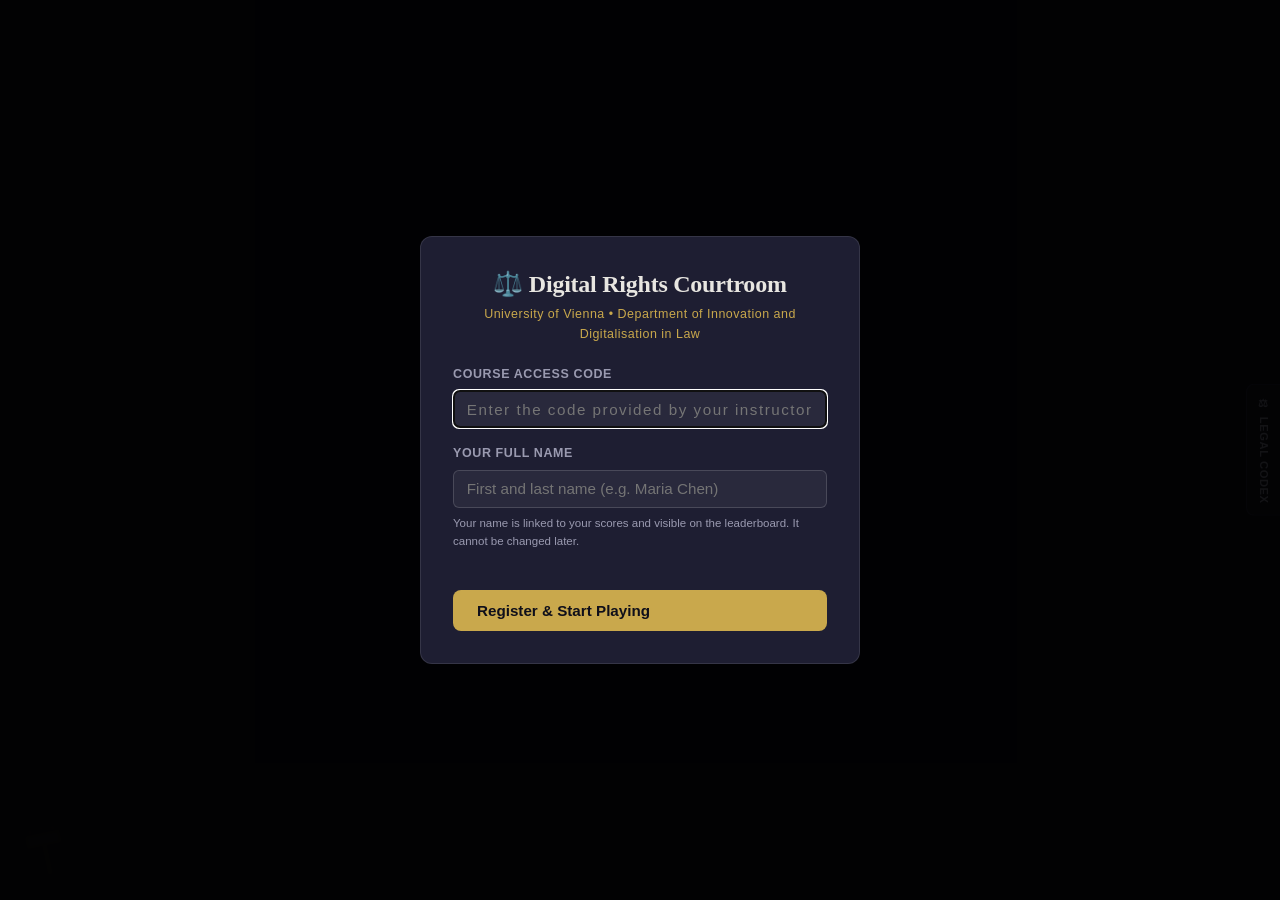
==== commit 0e03796c: "v7: fix access code hash, add session management to instructor panel" ====
--- a/index.html
+++ b/index.html
@@ -6,7 +6,6 @@
     <meta name="description" content="Digital Rights Courtroom — A browser-based litigation simulator for EU digital law education.">
     <title>Digital Rights Courtroom</title>
     <link rel="stylesheet" href="css/style.css">
-    <link rel="stylesheet" href="css/css-keywords.css">
     <noscript>
         <style>
             body { display: flex; align-items: center; justify-content: center; min-height: 100vh; }
@@ -23,6 +22,24 @@
         </div>
     </noscript>
 
+    <!-- Decorative Gavel — fixed bottom-left corner -->
+    <div class="deco-gavel" aria-hidden="true">
+        <svg viewBox="0 0 120 120" xmlns="http://www.w3.org/2000/svg" fill="none">
+            <!-- Gavel head -->
+            <rect x="30" y="18" width="60" height="22" rx="4" fill="currentColor" opacity="0.12" stroke="currentColor" stroke-width="1" opacity="0.25"/>
+            <rect x="34" y="22" width="52" height="14" rx="2" fill="currentColor" opacity="0.06"/>
+            <!-- Handle -->
+            <rect x="56" y="40" width="8" height="50" rx="3" fill="currentColor" opacity="0.12" stroke="currentColor" stroke-width="1" opacity="0.2"/>
+            <!-- Strike plate -->
+            <ellipse cx="60" cy="100" rx="35" ry="6" fill="currentColor" opacity="0.08" stroke="currentColor" stroke-width="1" opacity="0.15"/>
+            <!-- Decorative scale of justice lines -->
+            <line x1="60" y1="8" x2="60" y2="14" stroke="currentColor" stroke-width="1" opacity="0.2"/>
+            <line x1="40" y1="10" x2="80" y2="10" stroke="currentColor" stroke-width="1" opacity="0.15"/>
+            <circle cx="40" cy="13" r="3" fill="currentColor" opacity="0.1"/>
+            <circle cx="80" cy="13" r="3" fill="currentColor" opacity="0.1"/>
+        </svg>
+    </div>
+
     <!-- Main App Container -->
     <div id="app">
         <!-- Screens are rendered here by JavaScript -->
@@ -30,11 +47,11 @@
 
     <!-- Legal Codex Sidebar -->
     <button class="codex-toggle" id="codex-toggle-btn">
-        <span>⚖</span> LEGAL CODEX
+        <span>&#9878;</span> LEGAL CODEX
     </button>
     <aside id="codex-sidebar">
         <div class="codex-header">
-            <h2>⚖ Legal Codex</h2>
+            <h2>&#9878; Legal Codex</h2>
             <input type="text" class="codex-search" placeholder="Search articles..." id="codex-search">
         </div>
         <div class="codex-tabs">
--- a/css/style.css
+++ b/css/style.css
@@ -4,1117 +4,1481 @@
 
 /* --- Design Tokens --- */
 :root {
-    /* Backgrounds */
-    --bg-primary: #0f0f1a;
-    --bg-surface: #161625;
-    --bg-elevated: #1e1e32;
-    --bg-hover: #252540;
-  
-    /* Borders */
-    --border-subtle: #2a2a40;
-    --border-medium: #3a3a55;
-  
-    /* Text */
-    --text-primary: #e8e6e1;
-    --text-secondary: #9a9ab0;
-    --text-muted: #6a6a80;
-  
-    /* Accent Colors */
-    --accent-gold: #c9a84c;
-    --accent-gold-dim: #a08030;
-    --accent-blue: #4a90d9;
-    --accent-blue-dim: #2a5a8a;
-  
-    /* Semantic Colors */
-    --color-success: #4a9e6a;
-    --color-success-bg: rgba(74, 158, 106, 0.12);
-    --color-error: #c94a4a;
-    --color-error-bg: rgba(201, 74, 74, 0.12);
-    --color-warning: #d4a843;
-    --color-warning-bg: rgba(212, 168, 67, 0.12);
-  
-    /* Framework Colors */
-    --fw-ai-act: #4a90d9;
-    --fw-gdpr: #4a9e6a;
-    --fw-dsa: #d4843a;
-    --fw-dma: #9a6ad9;
-  
-    /* Typography */
-    --font-heading: Georgia, 'Times New Roman', 'Palatino Linotype', serif;
-    --font-body: -apple-system, BlinkMacSystemFont, 'Segoe UI', Roboto, 'Helvetica Neue', Arial, sans-serif;
-    --font-mono: 'SF Mono', 'Fira Code', 'Fira Mono', Menlo, Consolas, monospace;
-  
-    /* Spacing */
-    --space-xs: 4px;
-    --space-sm: 8px;
-    --space-md: 16px;
-    --space-lg: 24px;
-    --space-xl: 32px;
-    --space-2xl: 48px;
-    --space-3xl: 64px;
-  
-    /* Border Radius */
-    --radius-sm: 4px;
-    --radius-md: 8px;
-    --radius-lg: 12px;
-  
-    /* Transitions */
-    --transition-fast: 150ms ease;
-    --transition-normal: 250ms ease;
-    --transition-slow: 400ms ease;
-  
-    /* Layout */
-    --content-max-width: 960px;
-    --codex-width: 380px;
+  /* Backgrounds */
+  --bg-primary: #0f0f1a;
+  --bg-surface: #161625;
+  --bg-elevated: #1e1e32;
+  --bg-hover: #252540;
+
+  /* Borders */
+  --border-subtle: #2a2a40;
+  --border-medium: #3a3a55;
+
+  /* Text */
+  --text-primary: #e8e6e1;
+  --text-secondary: #9a9ab0;
+  --text-muted: #6a6a80;
+
+  /* Accent Colors */
+  --accent-gold: #c9a84c;
+  --accent-gold-dim: #a08030;
+  --accent-blue: #4a90d9;
+  --accent-blue-dim: #2a5a8a;
+
+  /* Semantic Colors */
+  --color-success: #4a9e6a;
+  --color-success-bg: rgba(74, 158, 106, 0.12);
+  --color-error: #c94a4a;
+  --color-error-bg: rgba(201, 74, 74, 0.12);
+  --color-warning: #d4a843;
+  --color-warning-bg: rgba(212, 168, 67, 0.12);
+
+  /* Framework Colors */
+  --fw-ai-act: #4a90d9;
+  --fw-gdpr: #4a9e6a;
+  --fw-dsa: #d4843a;
+  --fw-dma: #9a6ad9;
+
+  /* Typography */
+  --font-heading: Georgia, 'Times New Roman', 'Palatino Linotype', serif;
+  --font-body: -apple-system, BlinkMacSystemFont, 'Segoe UI', Roboto, 'Helvetica Neue', Arial, sans-serif;
+  --font-mono: 'SF Mono', 'Fira Code', 'Fira Mono', Menlo, Consolas, monospace;
+
+  /* Spacing */
+  --space-xs: 4px;
+  --space-sm: 8px;
+  --space-md: 16px;
+  --space-lg: 24px;
+  --space-xl: 32px;
+  --space-2xl: 48px;
+  --space-3xl: 64px;
+
+  /* Border Radius */
+  --radius-sm: 4px;
+  --radius-md: 8px;
+  --radius-lg: 12px;
+
+  /* Transitions */
+  --transition-fast: 150ms ease;
+  --transition-normal: 250ms ease;
+  --transition-slow: 400ms ease;
+
+  /* Layout */
+  --content-max-width: 960px;
+  --codex-width: 380px;
+}
+
+/* --- Reset & Base --- */
+*, *::before, *::after {
+  box-sizing: border-box;
+  margin: 0;
+  padding: 0;
+}
+
+html {
+  font-size: 16px;
+  -webkit-font-smoothing: antialiased;
+  -moz-osx-font-smoothing: grayscale;
+}
+
+body {
+  font-family: var(--font-body);
+  background-color: var(--bg-primary);
+  color: var(--text-primary);
+  line-height: 1.6;
+  min-height: 100vh;
+  overflow-x: hidden;
+}
+
+/* --- Typography --- */
+h1, h2, h3, h4 {
+  font-family: var(--font-heading);
+  font-weight: 700;
+  line-height: 1.3;
+  color: var(--text-primary);
+}
+
+h1 {
+  font-size: 2rem;
+  letter-spacing: -0.02em;
+}
+
+h2 {
+  font-size: 1.5rem;
+  letter-spacing: -0.01em;
+}
+
+h3 {
+  font-size: 1.2rem;
+}
+
+p {
+  margin-bottom: var(--space-md);
+  color: var(--text-secondary);
+}
+
+a {
+  color: var(--accent-blue);
+  text-decoration: none;
+  transition: color var(--transition-fast);
+}
+
+a:hover {
+  color: var(--accent-gold);
+}
+
+/* --- Main Layout --- */
+.app-container {
+  display: flex;
+  min-height: 100vh;
+}
+
+#app {
+  flex: 1;
+  padding: var(--space-2xl) var(--space-xl);
+  max-width: var(--content-max-width);
+  margin: 0 auto;
+  width: 100%;
+  transition: margin-right var(--transition-normal);
+}
+
+body.codex-open #app {
+  margin-right: var(--codex-width);
+}
+
+/* --- Screen Container --- */
+.screen {
+  opacity: 0;
+  transform: translateY(8px);
+  animation: screenFadeIn 400ms ease forwards;
+}
+
+@keyframes screenFadeIn {
+  to {
+    opacity: 1;
+    transform: translateY(0);
   }
-  
-  /* --- Reset & Base --- */
-  *, *::before, *::after {
-    box-sizing: border-box;
-    margin: 0;
-    padding: 0;
+}
+
+.screen-header {
+  margin-bottom: var(--space-2xl);
+}
+
+.screen-header h1 {
+  margin-bottom: var(--space-xs);
+}
+
+.screen-header .subtitle {
+  font-family: var(--font-heading);
+  font-style: italic;
+  color: var(--accent-gold);
+  font-size: 1.1rem;
+}
+
+.screen-header .breadcrumb {
+  font-size: 0.85rem;
+  color: var(--text-muted);
+  margin-bottom: var(--space-sm);
+}
+
+/* --- Dashboard --- */
+.dashboard-hero {
+  text-align: center;
+  padding: var(--space-3xl) 0 var(--space-2xl);
+}
+
+.dashboard-hero h1 {
+  font-size: 2.5rem;
+  margin-bottom: var(--space-sm);
+}
+
+.dashboard-hero .tagline {
+  font-family: var(--font-heading);
+  font-style: italic;
+  color: var(--accent-gold);
+  font-size: 1.15rem;
+  margin-bottom: var(--space-lg);
+}
+
+.dashboard-hero .stats-row {
+  display: flex;
+  justify-content: center;
+  gap: var(--space-xl);
+  margin-top: var(--space-lg);
+}
+
+.stat-item {
+  text-align: center;
+}
+
+.stat-item .stat-number {
+  font-family: var(--font-heading);
+  font-size: 1.8rem;
+  font-weight: 700;
+  color: var(--accent-blue);
+  display: block;
+}
+
+.stat-item .stat-label {
+  font-size: 0.8rem;
+  color: var(--text-muted);
+  text-transform: uppercase;
+  letter-spacing: 0.08em;
+}
+
+/* --- Case Cards Grid --- */
+.cases-section-title {
+  font-size: 0.85rem;
+  text-transform: uppercase;
+  letter-spacing: 0.12em;
+  color: var(--text-muted);
+  margin-bottom: var(--space-lg);
+  padding-bottom: var(--space-sm);
+  border-bottom: 1px solid var(--border-subtle);
+}
+
+.cases-grid {
+  display: grid;
+  grid-template-columns: repeat(auto-fill, minmax(280px, 1fr));
+  gap: var(--space-lg);
+  margin-bottom: var(--space-2xl);
+}
+
+.case-card {
+  background: var(--bg-surface);
+  border: 1px solid var(--border-subtle);
+  border-radius: var(--radius-lg);
+  padding: var(--space-lg);
+  cursor: pointer;
+  transition: all var(--transition-normal);
+  position: relative;
+  overflow: hidden;
+}
+
+.case-card:hover {
+  border-color: var(--border-medium);
+  background: var(--bg-elevated);
+  transform: translateY(-2px);
+  box-shadow: 0 8px 24px rgba(0, 0, 0, 0.3);
+}
+
+.case-card.completed {
+  border-color: var(--color-success);
+}
+
+.case-card .case-number {
+  font-family: var(--font-mono);
+  font-size: 0.75rem;
+  color: var(--text-muted);
+  margin-bottom: var(--space-sm);
+}
+
+.case-card .case-title {
+  font-family: var(--font-heading);
+  font-size: 1.15rem;
+  font-weight: 700;
+  color: var(--text-primary);
+  margin-bottom: var(--space-xs);
+}
+
+.case-card .case-subtitle {
+  font-size: 0.9rem;
+  color: var(--text-secondary);
+  margin-bottom: var(--space-md);
+  font-style: italic;
+}
+
+.case-card .case-meta {
+  display: flex;
+  align-items: center;
+  gap: var(--space-sm);
+  flex-wrap: wrap;
+}
+
+/* --- Tags & Badges --- */
+.tag {
+  display: inline-block;
+  font-size: 0.7rem;
+  font-weight: 600;
+  text-transform: uppercase;
+  letter-spacing: 0.06em;
+  padding: 3px 10px;
+  border-radius: 100px;
+  white-space: nowrap;
+}
+
+.tag-ai-act {
+  background: rgba(74, 144, 217, 0.15);
+  color: var(--fw-ai-act);
+  border: 1px solid rgba(74, 144, 217, 0.3);
+}
+
+.tag-gdpr {
+  background: rgba(74, 158, 106, 0.15);
+  color: var(--fw-gdpr);
+  border: 1px solid rgba(74, 158, 106, 0.3);
+}
+
+.tag-dsa {
+  background: rgba(212, 132, 58, 0.15);
+  color: var(--fw-dsa);
+  border: 1px solid rgba(212, 132, 58, 0.3);
+}
+
+.tag-dma {
+  background: rgba(154, 106, 217, 0.15);
+  color: var(--fw-dma);
+  border: 1px solid rgba(154, 106, 217, 0.3);
+}
+
+.badge {
+  display: inline-block;
+  font-size: 0.7rem;
+  font-weight: 600;
+  padding: 2px 8px;
+  border-radius: 100px;
+}
+
+.badge-difficulty {
+  background: var(--bg-hover);
+  color: var(--text-secondary);
+  border: 1px solid var(--border-subtle);
+}
+
+.badge-time {
+  color: var(--text-muted);
+  font-size: 0.75rem;
+}
+
+.badge-completed {
+  background: var(--color-success-bg);
+  color: var(--color-success);
+  border: 1px solid rgba(74, 158, 106, 0.3);
+}
+
+.badge-score {
+  background: var(--bg-hover);
+  color: var(--accent-gold);
+  border: 1px solid var(--accent-gold-dim);
+}
+
+/* --- Buttons --- */
+.btn {
+  display: inline-flex;
+  align-items: center;
+  gap: var(--space-sm);
+  font-family: var(--font-body);
+  font-size: 0.95rem;
+  font-weight: 600;
+  padding: 12px 24px;
+  border-radius: var(--radius-md);
+  border: none;
+  cursor: pointer;
+  transition: all var(--transition-fast);
+  text-decoration: none;
+}
+
+.btn-primary {
+  background: var(--accent-gold);
+  color: var(--bg-primary);
+}
+
+.btn-primary:hover {
+  background: #d4b45a;
+  box-shadow: 0 4px 16px rgba(201, 168, 76, 0.3);
+}
+
+.btn-secondary {
+  background: transparent;
+  color: var(--text-primary);
+  border: 1px solid var(--border-medium);
+}
+
+.btn-secondary:hover {
+  background: var(--bg-hover);
+  border-color: var(--text-muted);
+}
+
+.btn-ghost {
+  background: transparent;
+  color: var(--text-secondary);
+  padding: 8px 16px;
+}
+
+.btn-ghost:hover {
+  color: var(--text-primary);
+  background: var(--bg-hover);
+}
+
+.btn:disabled {
+  opacity: 0.4;
+  cursor: not-allowed;
+}
+
+.btn-large {
+  padding: 16px 32px;
+  font-size: 1.05rem;
+}
+
+/* --- Evidence Cards --- */
+.evidence-grid {
+  display: grid;
+  grid-template-columns: repeat(auto-fill, minmax(300px, 1fr));
+  gap: var(--space-md);
+  margin-bottom: var(--space-xl);
+}
+
+.evidence-card {
+  background: var(--bg-surface);
+  border: 1px solid var(--border-subtle);
+  border-radius: var(--radius-md);
+  overflow: hidden;
+  cursor: pointer;
+  transition: all var(--transition-normal);
+}
+
+.evidence-card:hover {
+  border-color: var(--border-medium);
+}
+
+.evidence-card.collected {
+  border-color: var(--accent-gold-dim);
+}
+
+.evidence-card.expanded {
+  border-color: var(--accent-gold);
+}
+
+.evidence-card-header {
+  display: flex;
+  align-items: center;
+  gap: var(--space-md);
+  padding: var(--space-md) var(--space-lg);
+}
+
+.evidence-card-header .evidence-icon {
+  font-size: 1.5rem;
+  flex-shrink: 0;
+}
+
+.evidence-card-header .evidence-info {
+  flex: 1;
+}
+
+.evidence-card-header .evidence-title {
+  font-weight: 600;
+  font-size: 0.9rem;
+  color: var(--text-primary);
+}
+
+.evidence-card-header .evidence-date {
+  font-size: 0.75rem;
+  color: var(--text-muted);
+}
+
+.evidence-card-body {
+  max-height: 0;
+  overflow: hidden;
+  transition: max-height var(--transition-slow), padding var(--transition-slow);
+}
+
+.evidence-card.expanded .evidence-card-body {
+  max-height: 500px;
+  padding: 0 var(--space-lg) var(--space-lg);
+}
+
+.evidence-card-body .evidence-content {
+  font-size: 0.9rem;
+  color: var(--text-secondary);
+  line-height: 1.7;
+  padding-top: var(--space-md);
+  border-top: 1px solid var(--border-subtle);
+}
+
+/* --- Progress Bar --- */
+.progress-bar-container {
+  margin-bottom: var(--space-lg);
+}
+
+.progress-bar-label {
+  display: flex;
+  justify-content: space-between;
+  font-size: 0.85rem;
+  color: var(--text-secondary);
+  margin-bottom: var(--space-sm);
+}
+
+.progress-bar {
+  height: 6px;
+  background: var(--bg-hover);
+  border-radius: 100px;
+  overflow: hidden;
+}
+
+.progress-bar-fill {
+  height: 100%;
+  background: var(--accent-gold);
+  border-radius: 100px;
+  transition: width var(--transition-normal);
+}
+
+/* --- Option Cards (Analysis & Courtroom) --- */
+.options-grid {
+  display: flex;
+  flex-direction: column;
+  gap: var(--space-md);
+  margin: var(--space-lg) 0;
+}
+
+.option-card {
+  background: var(--bg-surface);
+  border: 2px solid var(--border-subtle);
+  border-radius: var(--radius-md);
+  padding: var(--space-lg);
+  cursor: pointer;
+  transition: all var(--transition-fast);
+}
+
+.option-card:hover:not(.disabled) {
+  border-color: var(--accent-blue);
+  background: var(--bg-elevated);
+}
+
+.option-card.selected {
+  border-color: var(--accent-blue);
+  background: rgba(74, 144, 217, 0.08);
+}
+
+.option-card.correct {
+  border-color: var(--color-success);
+  background: var(--color-success-bg);
+}
+
+.option-card.incorrect {
+  border-color: var(--color-error);
+  background: var(--color-error-bg);
+}
+
+.option-card.disabled {
+  opacity: 0.5;
+  cursor: default;
+}
+
+.option-card .option-label {
+  font-weight: 600;
+  font-size: 0.95rem;
+  color: var(--text-primary);
+  margin-bottom: var(--space-xs);
+}
+
+.option-card .option-description {
+  font-size: 0.9rem;
+  color: var(--text-secondary);
+  line-height: 1.6;
+}
+
+/* --- Dialogue / Courtroom --- */
+.dialogue-container {
+  max-width: 720px;
+  margin: 0 auto;
+}
+
+.dialogue-bubble {
+  padding: var(--space-lg);
+  border-radius: var(--radius-lg);
+  margin-bottom: var(--space-lg);
+  line-height: 1.7;
+  animation: bubbleFadeIn var(--transition-slow) ease forwards;
+  opacity: 0;
+}
+
+@keyframes bubbleFadeIn {
+  to {
+    opacity: 1;
   }
-  
-  html {
-    font-size: 16px;
-    -webkit-font-smoothing: antialiased;
-    -moz-osx-font-smoothing: grayscale;
-  }
-  
-  body {
-    font-family: var(--font-body);
-    background-color: var(--bg-primary);
-    color: var(--text-primary);
-    line-height: 1.6;
-    min-height: 100vh;
-    overflow-x: hidden;
-  }
-  
-  /* --- Typography --- */
-  h1, h2, h3, h4 {
-    font-family: var(--font-heading);
-    font-weight: 700;
-    line-height: 1.3;
-    color: var(--text-primary);
-  }
-  
-  h1 {
-    font-size: 2rem;
-    letter-spacing: -0.02em;
-  }
-  
-  h2 {
-    font-size: 1.5rem;
-    letter-spacing: -0.01em;
-  }
-  
-  h3 {
-    font-size: 1.2rem;
-  }
-  
-  p {
-    margin-bottom: var(--space-md);
-    color: var(--text-secondary);
-  }
-  
-  a {
-    color: var(--accent-blue);
-    text-decoration: none;
-    transition: color var(--transition-fast);
-  }
-  
-  a:hover {
-    color: var(--accent-gold);
-  }
-  
-  /* --- Main Layout --- */
-  .app-container {
-    display: flex;
-    min-height: 100vh;
-  }
-  
-  #app {
-    flex: 1;
-    padding: var(--space-2xl) var(--space-xl);
-    max-width: var(--content-max-width);
-    margin: 0 auto;
-    width: 100%;
-    transition: margin-right var(--transition-normal);
-  }
-  
-  body.codex-open #app {
-    margin-right: var(--codex-width);
-  }
-  
-  /* --- Screen Container --- */
-  .screen {
-    opacity: 0;
-    transform: translateY(8px);
-    animation: screenFadeIn 400ms ease forwards;
-  }
-  
-  @keyframes screenFadeIn {
-    to {
-      opacity: 1;
-      transform: translateY(0);
-    }
-  }
-  
-  .screen-header {
-    margin-bottom: var(--space-2xl);
-  }
-  
-  .screen-header h1 {
-    margin-bottom: var(--space-xs);
-  }
-  
-  .screen-header .subtitle {
-    font-family: var(--font-heading);
-    font-style: italic;
-    color: var(--accent-gold);
-    font-size: 1.1rem;
-  }
-  
-  .screen-header .breadcrumb {
-    font-size: 0.85rem;
-    color: var(--text-muted);
-    margin-bottom: var(--space-sm);
-  }
-  
-  /* --- Dashboard --- */
-  .dashboard-hero {
-    text-align: center;
-    padding: var(--space-3xl) 0 var(--space-2xl);
-  }
-  
-  .dashboard-hero h1 {
-    font-size: 2.5rem;
-    margin-bottom: var(--space-sm);
-  }
-  
-  .dashboard-hero .tagline {
-    font-family: var(--font-heading);
-    font-style: italic;
-    color: var(--accent-gold);
-    font-size: 1.15rem;
-    margin-bottom: var(--space-lg);
-  }
-  
-  .dashboard-hero .stats-row {
-    display: flex;
-    justify-content: center;
-    gap: var(--space-xl);
-    margin-top: var(--space-lg);
-  }
-  
-  .stat-item {
-    text-align: center;
-  }
-  
-  .stat-item .stat-number {
-    font-family: var(--font-heading);
-    font-size: 1.8rem;
-    font-weight: 700;
-    color: var(--accent-blue);
-    display: block;
-  }
-  
-  .stat-item .stat-label {
-    font-size: 0.8rem;
-    color: var(--text-muted);
-    text-transform: uppercase;
-    letter-spacing: 0.08em;
-  }
-  
-  /* --- Case Cards Grid --- */
-  .cases-section-title {
-    font-size: 0.85rem;
-    text-transform: uppercase;
-    letter-spacing: 0.12em;
-    color: var(--text-muted);
-    margin-bottom: var(--space-lg);
-    padding-bottom: var(--space-sm);
-    border-bottom: 1px solid var(--border-subtle);
-  }
-  
-  .cases-grid {
-    display: grid;
-    grid-template-columns: repeat(auto-fill, minmax(280px, 1fr));
-    gap: var(--space-lg);
-    margin-bottom: var(--space-2xl);
-  }
-  
-  .case-card {
-    background: var(--bg-surface);
-    border: 1px solid var(--border-subtle);
-    border-radius: var(--radius-lg);
-    padding: var(--space-lg);
-    cursor: pointer;
-    transition: all var(--transition-normal);
-    position: relative;
-    overflow: hidden;
-  }
-  
-  .case-card:hover {
-    border-color: var(--border-medium);
-    background: var(--bg-elevated);
-    transform: translateY(-2px);
-    box-shadow: 0 8px 24px rgba(0, 0, 0, 0.3);
-  }
-  
-  .case-card.completed {
-    border-color: var(--color-success);
-  }
-  
-  .case-card .case-number {
-    font-family: var(--font-mono);
-    font-size: 0.75rem;
-    color: var(--text-muted);
-    margin-bottom: var(--space-sm);
-  }
-  
-  .case-card .case-title {
-    font-family: var(--font-heading);
-    font-size: 1.15rem;
-    font-weight: 700;
-    color: var(--text-primary);
-    margin-bottom: var(--space-xs);
-  }
-  
-  .case-card .case-subtitle {
-    font-size: 0.9rem;
-    color: var(--text-secondary);
-    margin-bottom: var(--space-md);
-    font-style: italic;
-  }
-  
-  .case-card .case-meta {
-    display: flex;
-    align-items: center;
-    gap: var(--space-sm);
-    flex-wrap: wrap;
-  }
-  
-  /* --- Tags & Badges --- */
-  .tag {
-    display: inline-block;
-    font-size: 0.7rem;
-    font-weight: 600;
-    text-transform: uppercase;
-    letter-spacing: 0.06em;
-    padding: 3px 10px;
-    border-radius: 100px;
-    white-space: nowrap;
-  }
-  
-  .tag-ai-act {
-    background: rgba(74, 144, 217, 0.15);
-    color: var(--fw-ai-act);
-    border: 1px solid rgba(74, 144, 217, 0.3);
-  }
-  
-  .tag-gdpr {
-    background: rgba(74, 158, 106, 0.15);
-    color: var(--fw-gdpr);
-    border: 1px solid rgba(74, 158, 106, 0.3);
-  }
-  
-  .tag-dsa {
-    background: rgba(212, 132, 58, 0.15);
-    color: var(--fw-dsa);
-    border: 1px solid rgba(212, 132, 58, 0.3);
-  }
-  
-  .tag-dma {
-    background: rgba(154, 106, 217, 0.15);
-    color: var(--fw-dma);
-    border: 1px solid rgba(154, 106, 217, 0.3);
-  }
-  
-  .badge {
-    display: inline-block;
-    font-size: 0.7rem;
-    font-weight: 600;
-    padding: 2px 8px;
-    border-radius: 100px;
-  }
-  
-  .badge-difficulty {
-    background: var(--bg-hover);
-    color: var(--text-secondary);
-    border: 1px solid var(--border-subtle);
-  }
-  
-  .badge-time {
-    color: var(--text-muted);
-    font-size: 0.75rem;
-  }
-  
-  .badge-completed {
-    background: var(--color-success-bg);
-    color: var(--color-success);
-    border: 1px solid rgba(74, 158, 106, 0.3);
-  }
-  
-  .badge-score {
-    background: var(--bg-hover);
-    color: var(--accent-gold);
-    border: 1px solid var(--accent-gold-dim);
-  }
-  
-  /* --- Buttons --- */
-  .btn {
-    display: inline-flex;
-    align-items: center;
-    gap: var(--space-sm);
-    font-family: var(--font-body);
-    font-size: 0.95rem;
-    font-weight: 600;
-    padding: 12px 24px;
-    border-radius: var(--radius-md);
-    border: none;
-    cursor: pointer;
-    transition: all var(--transition-fast);
-    text-decoration: none;
-  }
-  
-  .btn-primary {
-    background: var(--accent-gold);
-    color: var(--bg-primary);
-  }
-  
-  .btn-primary:hover {
-    background: #d4b45a;
-    box-shadow: 0 4px 16px rgba(201, 168, 76, 0.3);
-  }
-  
-  .btn-secondary {
-    background: transparent;
-    color: var(--text-primary);
-    border: 1px solid var(--border-medium);
-  }
-  
-  .btn-secondary:hover {
-    background: var(--bg-hover);
-    border-color: var(--text-muted);
-  }
-  
-  .btn-ghost {
-    background: transparent;
-    color: var(--text-secondary);
-    padding: 8px 16px;
-  }
-  
-  .btn-ghost:hover {
-    color: var(--text-primary);
-    background: var(--bg-hover);
-  }
-  
-  .btn:disabled {
-    opacity: 0.4;
-    cursor: not-allowed;
-  }
-  
-  .btn-large {
-    padding: 16px 32px;
-    font-size: 1.05rem;
-  }
-  
-  /* --- Evidence Cards --- */
-  .evidence-grid {
-    display: grid;
-    grid-template-columns: repeat(auto-fill, minmax(300px, 1fr));
-    gap: var(--space-md);
-    margin-bottom: var(--space-xl);
-  }
-  
-  .evidence-card {
-    background: var(--bg-surface);
-    border: 1px solid var(--border-subtle);
-    border-radius: var(--radius-md);
-    overflow: hidden;
-    cursor: pointer;
-    transition: all var(--transition-normal);
-  }
-  
-  .evidence-card:hover {
-    border-color: var(--border-medium);
-  }
-  
-  .evidence-card.collected {
-    border-color: var(--accent-gold-dim);
-  }
-  
-  .evidence-card.expanded {
-    border-color: var(--accent-gold);
-  }
-  
-  .evidence-card-header {
-    display: flex;
-    align-items: center;
-    gap: var(--space-md);
-    padding: var(--space-md) var(--space-lg);
-  }
-  
-  .evidence-card-header .evidence-icon {
-    font-size: 1.5rem;
-    flex-shrink: 0;
-  }
-  
-  .evidence-card-header .evidence-info {
-    flex: 1;
-  }
-  
-  .evidence-card-header .evidence-title {
-    font-weight: 600;
-    font-size: 0.9rem;
-    color: var(--text-primary);
-  }
-  
-  .evidence-card-header .evidence-date {
-    font-size: 0.75rem;
-    color: var(--text-muted);
-  }
-  
-  .evidence-card-body {
-    max-height: 0;
-    overflow: hidden;
-    transition: max-height var(--transition-slow), padding var(--transition-slow);
-  }
-  
-  .evidence-card.expanded .evidence-card-body {
-    max-height: 500px;
-    padding: 0 var(--space-lg) var(--space-lg);
-  }
-  
-  .evidence-card-body .evidence-content {
-    font-size: 0.9rem;
-    color: var(--text-secondary);
-    line-height: 1.7;
-    padding-top: var(--space-md);
-    border-top: 1px solid var(--border-subtle);
-  }
-  
-  /* --- Progress Bar --- */
-  .progress-bar-container {
-    margin-bottom: var(--space-lg);
-  }
-  
-  .progress-bar-label {
-    display: flex;
-    justify-content: space-between;
-    font-size: 0.85rem;
-    color: var(--text-secondary);
-    margin-bottom: var(--space-sm);
-  }
-  
-  .progress-bar {
-    height: 6px;
-    background: var(--bg-hover);
-    border-radius: 100px;
-    overflow: hidden;
-  }
-  
-  .progress-bar-fill {
-    height: 100%;
-    background: var(--accent-gold);
-    border-radius: 100px;
-    transition: width var(--transition-normal);
-  }
-  
-  /* --- Option Cards (Analysis & Courtroom) --- */
-  .options-grid {
-    display: flex;
-    flex-direction: column;
-    gap: var(--space-md);
-    margin: var(--space-lg) 0;
-  }
-  
-  .option-card {
-    background: var(--bg-surface);
-    border: 2px solid var(--border-subtle);
-    border-radius: var(--radius-md);
-    padding: var(--space-lg);
-    cursor: pointer;
-    transition: all var(--transition-fast);
-  }
-  
-  .option-card:hover:not(.disabled) {
-    border-color: var(--accent-blue);
-    background: var(--bg-elevated);
-  }
-  
-  .option-card.selected {
-    border-color: var(--accent-blue);
-    background: rgba(74, 144, 217, 0.08);
-  }
-  
-  .option-card.correct {
-    border-color: var(--color-success);
-    background: var(--color-success-bg);
-  }
-  
-  .option-card.incorrect {
-    border-color: var(--color-error);
-    background: var(--color-error-bg);
-  }
-  
-  .option-card.disabled {
-    opacity: 0.5;
-    cursor: default;
-  }
-  
-  .option-card .option-label {
-    font-weight: 600;
-    font-size: 0.95rem;
-    color: var(--text-primary);
-    margin-bottom: var(--space-xs);
-  }
-  
-  .option-card .option-description {
-    font-size: 0.9rem;
-    color: var(--text-secondary);
-    line-height: 1.6;
-  }
-  
-  /* --- Dialogue / Courtroom --- */
-  .dialogue-container {
-    max-width: 720px;
-    margin: 0 auto;
-  }
-  
-  .dialogue-bubble {
-    padding: var(--space-lg);
-    border-radius: var(--radius-lg);
-    margin-bottom: var(--space-lg);
-    line-height: 1.7;
-    animation: bubbleFadeIn var(--transition-slow) ease forwards;
-    opacity: 0;
-  }
-  
-  @keyframes bubbleFadeIn {
-    to {
-      opacity: 1;
-    }
-  }
-  
-  .dialogue-bubble.judge {
-    background: var(--bg-surface);
-    border: 1px solid var(--border-subtle);
-    border-left: 3px solid var(--accent-gold);
-    margin-right: var(--space-2xl);
-  }
-  
-  .dialogue-bubble.player {
-    background: rgba(74, 144, 217, 0.08);
-    border: 1px solid rgba(74, 144, 217, 0.2);
-    border-right: 3px solid var(--accent-blue);
-    margin-left: var(--space-2xl);
-  }
-  
-  .dialogue-bubble .speaker-name {
-    font-weight: 700;
-    font-size: 0.8rem;
-    text-transform: uppercase;
-    letter-spacing: 0.06em;
-    margin-bottom: var(--space-sm);
-  }
-  
-  .dialogue-bubble.judge .speaker-name {
-    color: var(--accent-gold);
-  }
-  
-  .dialogue-bubble.player .speaker-name {
-    color: var(--accent-blue);
-  }
-  
-  .dialogue-bubble .speaker-text {
-    font-size: 0.95rem;
-    color: var(--text-primary);
-  }
-  
-  /* --- Feedback Box --- */
-  .feedback-box {
-    background: var(--bg-surface);
-    border: 1px solid var(--border-subtle);
-    border-radius: var(--radius-md);
-    padding: var(--space-lg);
-    margin: var(--space-md) 0;
-  }
-  
-  .feedback-box.success {
-    border-left: 3px solid var(--color-success);
-  }
-  
-  .feedback-box.error {
-    border-left: 3px solid var(--color-error);
-  }
-  
-  .feedback-box.warning {
-    border-left: 3px solid var(--color-warning);
-  }
-  
-  .feedback-box .feedback-title {
-    font-weight: 700;
-    font-size: 0.85rem;
-    text-transform: uppercase;
-    letter-spacing: 0.04em;
-    margin-bottom: var(--space-sm);
-  }
-  
-  .feedback-box.success .feedback-title {
-    color: var(--color-success);
-  }
-  
-  .feedback-box.error .feedback-title {
-    color: var(--color-error);
-  }
-  
-  .feedback-box.warning .feedback-title {
-    color: var(--color-warning);
-  }
-  
-  .feedback-box .feedback-text {
-    font-size: 0.9rem;
-    color: var(--text-secondary);
-    line-height: 1.7;
-  }
-  
-  /* --- Verdict Screen --- */
-  .verdict-container {
-    text-align: center;
-    padding: var(--space-2xl) 0;
-  }
-  
-  .verdict-result {
-    font-family: var(--font-heading);
-    font-size: 2.5rem;
-    font-weight: 700;
-    margin-bottom: var(--space-sm);
-    letter-spacing: 0.02em;
-  }
-  
-  .verdict-result.won {
-    color: var(--color-success);
-  }
-  
-  .verdict-result.lost {
-    color: var(--color-error);
-  }
-  
-  .verdict-score {
-    font-family: var(--font-heading);
-    font-size: 3.5rem;
-    font-weight: 700;
-    color: var(--accent-gold);
-    margin: var(--space-lg) 0;
-  }
-  
-  .verdict-score .score-total {
-    font-size: 1.5rem;
-    color: var(--text-muted);
-  }
-  
-  /* Score Breakdown */
-  .score-breakdown {
-    text-align: left;
-    max-width: 600px;
-    margin: var(--space-2xl) auto;
-  }
-  
-  .score-section {
-    background: var(--bg-surface);
-    border: 1px solid var(--border-subtle);
-    border-radius: var(--radius-md);
-    padding: var(--space-lg);
-    margin-bottom: var(--space-md);
-  }
-  
-  .score-section-header {
-    display: flex;
-    justify-content: space-between;
-    align-items: center;
-    margin-bottom: var(--space-sm);
-  }
-  
-  .score-section-title {
-    font-weight: 700;
-    font-size: 0.9rem;
-    color: var(--text-primary);
-  }
-  
-  .score-section-points {
-    font-family: var(--font-mono);
-    font-size: 0.85rem;
-    color: var(--accent-gold);
-  }
-  
-  .score-section-detail {
-    font-size: 0.85rem;
-    color: var(--text-secondary);
-  }
-  
-  /* Model Answer */
-  .model-answer {
-    text-align: left;
-    max-width: 600px;
-    margin: var(--space-xl) auto;
-    background: var(--bg-surface);
-    border: 1px solid var(--accent-gold-dim);
-    border-radius: var(--radius-md);
-    overflow: hidden;
-  }
-  
-  .model-answer-header {
-    display: flex;
-    justify-content: space-between;
-    align-items: center;
-    padding: var(--space-md) var(--space-lg);
-    cursor: pointer;
-    transition: background var(--transition-fast);
-  }
-  
-  .model-answer-header:hover {
-    background: var(--bg-hover);
-  }
-  
-  .model-answer-header h3 {
-    font-size: 0.9rem;
-    color: var(--accent-gold);
-  }
-  
-  .model-answer-body {
-    padding: 0 var(--space-lg) var(--space-lg);
-    font-size: 0.9rem;
-    color: var(--text-secondary);
-    line-height: 1.8;
-  }
-  
-  /* --- Legal Codex Sidebar --- */
-  #codex-sidebar {
-    position: fixed;
-    top: 0;
-    right: 0;
-    width: var(--codex-width);
-    height: 100vh;
-    background: var(--bg-surface);
-    border-left: 1px solid var(--border-subtle);
-    transform: translateX(100%);
-    transition: transform var(--transition-normal);
-    z-index: 100;
-    display: flex;
-    flex-direction: column;
-    overflow: hidden;
-  }
-  
-  body.codex-open #codex-sidebar {
-    transform: translateX(0);
-  }
-  
-  .codex-header {
-    padding: var(--space-lg);
-    border-bottom: 1px solid var(--border-subtle);
-    flex-shrink: 0;
-  }
-  
-  .codex-header h2 {
-    font-size: 1.1rem;
-    color: var(--accent-gold);
-    margin-bottom: var(--space-md);
-  }
-  
-  .codex-search {
-    width: 100%;
-    padding: 10px 14px;
-    background: var(--bg-primary);
-    border: 1px solid var(--border-subtle);
-    border-radius: var(--radius-md);
-    color: var(--text-primary);
-    font-family: var(--font-body);
-    font-size: 0.9rem;
-    outline: none;
-    transition: border-color var(--transition-fast);
-  }
-  
-  .codex-search:focus {
-    border-color: var(--accent-blue);
-  }
-  
-  .codex-search::placeholder {
-    color: var(--text-muted);
-  }
-  
-  .codex-tabs {
-    display: flex;
-    border-bottom: 1px solid var(--border-subtle);
-    flex-shrink: 0;
-  }
-  
-  .codex-tab {
-    flex: 1;
-    padding: 10px;
-    text-align: center;
-    font-size: 0.75rem;
-    font-weight: 600;
-    text-transform: uppercase;
-    letter-spacing: 0.05em;
-    color: var(--text-muted);
-    cursor: pointer;
-    border-bottom: 2px solid transparent;
-    transition: all var(--transition-fast);
-    background: none;
-    border-top: none;
-    border-left: none;
-    border-right: none;
-  }
-  
-  .codex-tab:hover {
-    color: var(--text-secondary);
-  }
-  
-  .codex-tab.active {
-    color: var(--accent-gold);
-    border-bottom-color: var(--accent-gold);
-  }
-  
-  .codex-content {
-    flex: 1;
-    overflow-y: auto;
-    padding: var(--space-md);
-  }
-  
-  .codex-article {
-    background: var(--bg-primary);
-    border: 1px solid var(--border-subtle);
-    border-radius: var(--radius-md);
-    margin-bottom: var(--space-md);
-    overflow: hidden;
-  }
-  
-  .codex-article.relevant {
-    border-color: var(--accent-gold-dim);
-  }
-  
-  .codex-article-header {
-    padding: var(--space-md);
-    cursor: pointer;
-    transition: background var(--transition-fast);
-  }
-  
-  .codex-article-header:hover {
-    background: var(--bg-hover);
-  }
-  
-  .codex-article-number {
-    font-family: var(--font-mono);
-    font-size: 0.8rem;
-    color: var(--accent-blue);
-    margin-bottom: 2px;
-  }
-  
-  .codex-article-title {
-    font-weight: 600;
-    font-size: 0.9rem;
-    color: var(--text-primary);
-  }
-  
-  .codex-article-body {
-    display: none;
-    padding: 0 var(--space-md) var(--space-md);
-  }
-  
-  .codex-article.expanded .codex-article-body {
-    display: block;
-  }
-  
-  .codex-article-official {
-    font-size: 0.82rem;
-    color: var(--text-secondary);
-    line-height: 1.7;
-    padding: var(--space-md);
-    background: var(--bg-surface);
-    border-radius: var(--radius-sm);
-    margin-bottom: var(--space-sm);
-    border-left: 2px solid var(--accent-blue-dim);
-  }
-  
-  .codex-article-plain {
-    font-size: 0.85rem;
-    color: var(--accent-gold);
-    font-style: italic;
-  }
-  
-  /* Codex Toggle Button */
-  .codex-toggle {
-    position: fixed;
-    top: 50%;
-    right: 0;
-    transform: translateY(-50%);
-    background: var(--bg-surface);
-    border: 1px solid var(--border-subtle);
-    border-right: none;
-    border-radius: var(--radius-md) 0 0 var(--radius-md);
-    padding: 12px 10px;
-    cursor: pointer;
-    z-index: 101;
-    color: var(--text-secondary);
-    font-size: 1.2rem;
-    transition: all var(--transition-fast);
-    display: flex;
-    align-items: center;
-    writing-mode: vertical-rl;
-    letter-spacing: 0.05em;
-    font-size: 0.7rem;
-    font-weight: 600;
-    text-transform: uppercase;
-    gap: 6px;
-  }
-  
-  .codex-toggle:hover {
-    background: var(--bg-elevated);
-    color: var(--accent-gold);
-  }
-  
-  body.codex-open .codex-toggle {
-    right: var(--codex-width);
-  }
-  
-  /* --- Utility Classes --- */
-  .text-center { text-align: center; }
-  .text-gold { color: var(--accent-gold); }
-  .text-muted { color: var(--text-muted); }
-  .text-success { color: var(--color-success); }
-  .text-error { color: var(--color-error); }
-  
-  .mt-sm { margin-top: var(--space-sm); }
-  .mt-md { margin-top: var(--space-md); }
-  .mt-lg { margin-top: var(--space-lg); }
-  .mt-xl { margin-top: var(--space-xl); }
-  .mt-2xl { margin-top: var(--space-2xl); }
-  .mb-sm { margin-bottom: var(--space-sm); }
-  .mb-md { margin-bottom: var(--space-md); }
-  .mb-lg { margin-bottom: var(--space-lg); }
-  .mb-xl { margin-bottom: var(--space-xl); }
-  
-  .flex { display: flex; }
-  .flex-center { display: flex; align-items: center; justify-content: center; }
-  .flex-between { display: flex; align-items: center; justify-content: space-between; }
-  .gap-sm { gap: var(--space-sm); }
-  .gap-md { gap: var(--space-md); }
-  .gap-lg { gap: var(--space-lg); }
-  
-  /* Divider */
-  .divider {
-    height: 1px;
-    background: var(--border-subtle);
-    margin: var(--space-xl) 0;
-  }
-  
-  /* --- Footer Nav --- */
-  .dashboard-footer {
-    display: flex;
-    justify-content: center;
-    gap: var(--space-lg);
-    padding-top: var(--space-xl);
-    border-top: 1px solid var(--border-subtle);
-  }
-  
-  /* --- Scrollbar Styling (Webkit) --- */
-  ::-webkit-scrollbar {
-    width: 6px;
-  }
-  
-  ::-webkit-scrollbar-track {
-    background: var(--bg-primary);
-  }
-  
-  ::-webkit-scrollbar-thumb {
-    background: var(--border-medium);
-    border-radius: 100px;
-  }
-  
-  ::-webkit-scrollbar-thumb:hover {
-    background: var(--text-muted);
-  }
-  
-  /* --- Loading / Typewriter --- */
-  .typewriter {
-    overflow: hidden;
-    border-right: 2px solid var(--accent-gold);
-    white-space: nowrap;
-    animation: typing 2s steps(40, end), blink 0.75s step-end infinite;
-  }
-  
-  @keyframes typing {
-    from { width: 0; }
-    to { width: 100%; }
-  }
-  
-  @keyframes blink {
-    from, to { border-color: transparent; }
-    50% { border-color: var(--accent-gold); }
-  }
-  
-  /* Phase Indicator */
-  .phase-indicator {
-    display: flex;
-    align-items: center;
-    gap: var(--space-md);
-    margin-bottom: var(--space-xl);
-  }
-  
-  .phase-step {
-    display: flex;
-    align-items: center;
-    gap: var(--space-sm);
-    font-size: 0.8rem;
-    color: var(--text-muted);
-  }
-  
-  .phase-step.active {
-    color: var(--accent-gold);
-  }
-  
-  .phase-step.completed {
-    color: var(--color-success);
-  }
-  
-  .phase-dot {
-    width: 8px;
-    height: 8px;
-    border-radius: 50%;
-    background: var(--border-medium);
-  }
-  
-  .phase-step.active .phase-dot {
-    background: var(--accent-gold);
-    box-shadow: 0 0 8px rgba(201, 168, 76, 0.4);
-  }
-  
-  .phase-step.completed .phase-dot {
-    background: var(--color-success);
-  }
-  
-  .phase-connector {
-    flex: 0;
-    width: 32px;
-    height: 1px;
-    background: var(--border-subtle);
-  }
-
-  /* ============================================
-   ENHANCED EVIDENCE VIEWER
-   ============================================ */
+}
+
+.dialogue-bubble.judge {
+  background: var(--bg-surface);
+  border: 1px solid var(--border-subtle);
+  border-left: 3px solid var(--accent-gold);
+  margin-right: var(--space-2xl);
+}
+
+.dialogue-bubble.player {
+  background: rgba(74, 144, 217, 0.08);
+  border: 1px solid rgba(74, 144, 217, 0.2);
+  border-right: 3px solid var(--accent-blue);
+  margin-left: var(--space-2xl);
+}
+
+.dialogue-bubble .speaker-name {
+  font-weight: 700;
+  font-size: 0.8rem;
+  text-transform: uppercase;
+  letter-spacing: 0.06em;
+  margin-bottom: var(--space-sm);
+}
+
+.dialogue-bubble.judge .speaker-name {
+  color: var(--accent-gold);
+}
+
+.dialogue-bubble.player .speaker-name {
+  color: var(--accent-blue);
+}
+
+.dialogue-bubble .speaker-text {
+  font-size: 0.95rem;
+  color: var(--text-primary);
+}
+
+/* --- Feedback Box --- */
+.feedback-box {
+  background: var(--bg-surface);
+  border: 1px solid var(--border-subtle);
+  border-radius: var(--radius-md);
+  padding: var(--space-lg);
+  margin: var(--space-md) 0;
+}
+
+.feedback-box.success {
+  border-left: 3px solid var(--color-success);
+}
+
+.feedback-box.error {
+  border-left: 3px solid var(--color-error);
+}
+
+.feedback-box.warning {
+  border-left: 3px solid var(--color-warning);
+}
+
+.feedback-box .feedback-title {
+  font-weight: 700;
+  font-size: 0.85rem;
+  text-transform: uppercase;
+  letter-spacing: 0.04em;
+  margin-bottom: var(--space-sm);
+}
+
+.feedback-box.success .feedback-title {
+  color: var(--color-success);
+}
+
+.feedback-box.error .feedback-title {
+  color: var(--color-error);
+}
+
+.feedback-box.warning .feedback-title {
+  color: var(--color-warning);
+}
+
+.feedback-box .feedback-text {
+  font-size: 0.9rem;
+  color: var(--text-secondary);
+  line-height: 1.7;
+}
+
+/* --- Verdict Screen --- */
+.verdict-container {
+  text-align: center;
+  padding: var(--space-2xl) 0;
+}
+
+.verdict-result {
+  font-family: var(--font-heading);
+  font-size: 2.5rem;
+  font-weight: 700;
+  margin-bottom: var(--space-sm);
+  letter-spacing: 0.02em;
+}
+
+.verdict-result.won {
+  color: var(--color-success);
+}
+
+.verdict-result.lost {
+  color: var(--color-error);
+}
+
+.verdict-score {
+  font-family: var(--font-heading);
+  font-size: 3.5rem;
+  font-weight: 700;
+  color: var(--accent-gold);
+  margin: var(--space-lg) 0;
+}
+
+.verdict-score .score-total {
+  font-size: 1.5rem;
+  color: var(--text-muted);
+}
+
+/* Score Breakdown */
+.score-breakdown {
+  text-align: left;
+  max-width: 600px;
+  margin: var(--space-2xl) auto;
+}
+
+.score-section {
+  background: var(--bg-surface);
+  border: 1px solid var(--border-subtle);
+  border-radius: var(--radius-md);
+  padding: var(--space-lg);
+  margin-bottom: var(--space-md);
+}
+
+.score-section-header {
+  display: flex;
+  justify-content: space-between;
+  align-items: center;
+  margin-bottom: var(--space-sm);
+}
+
+.score-section-title {
+  font-weight: 700;
+  font-size: 0.9rem;
+  color: var(--text-primary);
+}
+
+.score-section-points {
+  font-family: var(--font-mono);
+  font-size: 0.85rem;
+  color: var(--accent-gold);
+}
+
+.score-section-detail {
+  font-size: 0.85rem;
+  color: var(--text-secondary);
+}
+
+/* Model Answer */
+.model-answer {
+  text-align: left;
+  max-width: 600px;
+  margin: var(--space-xl) auto;
+  background: var(--bg-surface);
+  border: 1px solid var(--accent-gold-dim);
+  border-radius: var(--radius-md);
+  overflow: hidden;
+}
+
+.model-answer-header {
+  display: flex;
+  justify-content: space-between;
+  align-items: center;
+  padding: var(--space-md) var(--space-lg);
+  cursor: pointer;
+  transition: background var(--transition-fast);
+}
+
+.model-answer-header:hover {
+  background: var(--bg-hover);
+}
+
+.model-answer-header h3 {
+  font-size: 0.9rem;
+  color: var(--accent-gold);
+}
+
+.model-answer-body {
+  padding: 0 var(--space-lg) var(--space-lg);
+  font-size: 0.9rem;
+  color: var(--text-secondary);
+  line-height: 1.8;
+}
+
+/* --- Legal Codex Sidebar --- */
+#codex-sidebar {
+  position: fixed;
+  top: 0;
+  right: 0;
+  width: var(--codex-width);
+  height: 100vh;
+  background: var(--bg-surface);
+  border-left: 1px solid var(--border-subtle);
+  transform: translateX(100%);
+  transition: transform var(--transition-normal);
+  z-index: 100;
+  display: flex;
+  flex-direction: column;
+  overflow: hidden;
+}
+
+body.codex-open #codex-sidebar {
+  transform: translateX(0);
+}
+
+.codex-header {
+  padding: var(--space-lg);
+  border-bottom: 1px solid var(--border-subtle);
+  flex-shrink: 0;
+}
+
+.codex-header h2 {
+  font-size: 1.1rem;
+  color: var(--accent-gold);
+  margin-bottom: var(--space-md);
+}
+
+.codex-search {
+  width: 100%;
+  padding: 10px 14px;
+  background: var(--bg-primary);
+  border: 1px solid var(--border-subtle);
+  border-radius: var(--radius-md);
+  color: var(--text-primary);
+  font-family: var(--font-body);
+  font-size: 0.9rem;
+  outline: none;
+  transition: border-color var(--transition-fast);
+}
+
+.codex-search:focus {
+  border-color: var(--accent-blue);
+}
+
+.codex-search::placeholder {
+  color: var(--text-muted);
+}
+
+.codex-tabs {
+  display: flex;
+  border-bottom: 1px solid var(--border-subtle);
+  flex-shrink: 0;
+}
+
+.codex-tab {
+  flex: 1;
+  padding: 10px;
+  text-align: center;
+  font-size: 0.75rem;
+  font-weight: 600;
+  text-transform: uppercase;
+  letter-spacing: 0.05em;
+  color: var(--text-muted);
+  cursor: pointer;
+  border-bottom: 2px solid transparent;
+  transition: all var(--transition-fast);
+  background: none;
+  border-top: none;
+  border-left: none;
+  border-right: none;
+}
+
+.codex-tab:hover {
+  color: var(--text-secondary);
+}
+
+.codex-tab.active {
+  color: var(--accent-gold);
+  border-bottom-color: var(--accent-gold);
+}
+
+.codex-content {
+  flex: 1;
+  overflow-y: auto;
+  padding: var(--space-md);
+}
+
+.codex-article {
+  background: var(--bg-primary);
+  border: 1px solid var(--border-subtle);
+  border-radius: var(--radius-md);
+  margin-bottom: var(--space-md);
+  overflow: hidden;
+}
+
+.codex-article.relevant {
+  border-color: var(--accent-gold-dim);
+}
+
+.codex-article-header {
+  padding: var(--space-md);
+  cursor: pointer;
+  transition: background var(--transition-fast);
+}
+
+.codex-article-header:hover {
+  background: var(--bg-hover);
+}
+
+.codex-article-number {
+  font-family: var(--font-mono);
+  font-size: 0.8rem;
+  color: var(--accent-blue);
+  margin-bottom: 2px;
+}
+
+.codex-article-title {
+  font-weight: 600;
+  font-size: 0.9rem;
+  color: var(--text-primary);
+}
+
+.codex-article-body {
+  display: none;
+  padding: 0 var(--space-md) var(--space-md);
+}
+
+.codex-article.expanded .codex-article-body {
+  display: block;
+}
+
+.codex-article-official {
+  font-size: 0.82rem;
+  color: var(--text-secondary);
+  line-height: 1.7;
+  padding: var(--space-md);
+  background: var(--bg-surface);
+  border-radius: var(--radius-sm);
+  margin-bottom: var(--space-sm);
+  border-left: 2px solid var(--accent-blue-dim);
+}
+
+.codex-article-plain {
+  font-size: 0.85rem;
+  color: var(--accent-gold);
+  font-style: italic;
+}
+
+/* Codex Toggle Button */
+.codex-toggle {
+  position: fixed;
+  top: 50%;
+  right: 0;
+  transform: translateY(-50%);
+  background: var(--bg-surface);
+  border: 1px solid var(--border-subtle);
+  border-right: none;
+  border-radius: var(--radius-md) 0 0 var(--radius-md);
+  padding: 12px 10px;
+  cursor: pointer;
+  z-index: 101;
+  color: var(--text-secondary);
+  font-size: 1.2rem;
+  transition: all var(--transition-fast);
+  display: flex;
+  align-items: center;
+  writing-mode: vertical-rl;
+  letter-spacing: 0.05em;
+  font-size: 0.7rem;
+  font-weight: 600;
+  text-transform: uppercase;
+  gap: 6px;
+}
+
+.codex-toggle:hover {
+  background: var(--bg-elevated);
+  color: var(--accent-gold);
+}
+
+body.codex-open .codex-toggle {
+  right: var(--codex-width);
+}
+
+/* --- Utility Classes --- */
+.text-center { text-align: center; }
+.text-gold { color: var(--accent-gold); }
+.text-muted { color: var(--text-muted); }
+.text-success { color: var(--color-success); }
+.text-error { color: var(--color-error); }
+
+.mt-sm { margin-top: var(--space-sm); }
+.mt-md { margin-top: var(--space-md); }
+.mt-lg { margin-top: var(--space-lg); }
+.mt-xl { margin-top: var(--space-xl); }
+.mt-2xl { margin-top: var(--space-2xl); }
+.mb-sm { margin-bottom: var(--space-sm); }
+.mb-md { margin-bottom: var(--space-md); }
+.mb-lg { margin-bottom: var(--space-lg); }
+.mb-xl { margin-bottom: var(--space-xl); }
+
+.flex { display: flex; }
+.flex-center { display: flex; align-items: center; justify-content: center; }
+.flex-between { display: flex; align-items: center; justify-content: space-between; }
+.gap-sm { gap: var(--space-sm); }
+.gap-md { gap: var(--space-md); }
+.gap-lg { gap: var(--space-lg); }
+
+/* Divider */
+.divider {
+  height: 1px;
+  background: var(--border-subtle);
+  margin: var(--space-xl) 0;
+}
+
+/* --- Footer Nav --- */
+.dashboard-footer {
+  display: flex;
+  justify-content: center;
+  gap: var(--space-lg);
+  padding-top: var(--space-xl);
+  border-top: 1px solid var(--border-subtle);
+}
+
+/* --- Scrollbar Styling (Webkit) --- */
+::-webkit-scrollbar {
+  width: 6px;
+}
+
+::-webkit-scrollbar-track {
+  background: var(--bg-primary);
+}
+
+::-webkit-scrollbar-thumb {
+  background: var(--border-medium);
+  border-radius: 100px;
+}
+
+::-webkit-scrollbar-thumb:hover {
+  background: var(--text-muted);
+}
+
+/* --- Loading / Typewriter --- */
+.typewriter {
+  overflow: hidden;
+  border-right: 2px solid var(--accent-gold);
+  white-space: nowrap;
+  animation: typing 2s steps(40, end), blink 0.75s step-end infinite;
+}
+
+@keyframes typing {
+  from { width: 0; }
+  to { width: 100%; }
+}
+
+@keyframes blink {
+  from, to { border-color: transparent; }
+  50% { border-color: var(--accent-gold); }
+}
+
+/* Phase Indicator */
+.phase-indicator {
+  display: flex;
+  align-items: center;
+  gap: var(--space-md);
+  margin-bottom: var(--space-xl);
+}
+
+.phase-step {
+  display: flex;
+  align-items: center;
+  gap: var(--space-sm);
+  font-size: 0.8rem;
+  color: var(--text-muted);
+}
+
+.phase-step.active {
+  color: var(--accent-gold);
+}
+
+.phase-step.completed {
+  color: var(--color-success);
+}
+
+.phase-dot {
+  width: 8px;
+  height: 8px;
+  border-radius: 50%;
+  background: var(--border-medium);
+}
+
+.phase-step.active .phase-dot {
+  background: var(--accent-gold);
+  box-shadow: 0 0 8px rgba(201, 168, 76, 0.4);
+}
+
+.phase-step.completed .phase-dot {
+  background: var(--color-success);
+}
+
+.phase-connector {
+  flex: 0;
+  width: 32px;
+  height: 1px;
+  background: var(--border-subtle);
+}
+
+/* ============================================
+ ENHANCED EVIDENCE VIEWER
+ ============================================ */
 
 .evidence-viewer {
+display: grid;
+grid-template-columns: 280px 1fr;
+gap: 0;
+border: 1px solid var(--border-subtle);
+border-radius: var(--radius-lg);
+overflow: hidden;
+min-height: 500px;
+max-height: 75vh;
+margin-bottom: var(--space-xl);
+}
+
+.evidence-list {
+background: var(--bg-surface);
+border-right: 1px solid var(--border-subtle);
+overflow-y: auto;
+padding: var(--space-sm);
+}
+
+.evidence-list-item {
+display: flex;
+align-items: flex-start;
+gap: var(--space-sm);
+padding: 12px;
+border-radius: var(--radius-md);
+cursor: pointer;
+transition: all var(--transition-fast);
+margin-bottom: 2px;
+border: 1px solid transparent;
+}
+
+.evidence-list-item:hover {
+background: var(--bg-hover);
+}
+
+.evidence-list-item.active {
+background: var(--bg-elevated);
+border-color: var(--accent-gold-dim);
+}
+
+.evidence-list-item.read {
+opacity: 0.7;
+}
+
+.evidence-list-item.read::after {
+content: '\2713';
+color: var(--color-success);
+font-size: 0.75rem;
+margin-left: auto;
+flex-shrink: 0;
+}
+
+.evidence-list-icon {
+font-size: 1.3rem;
+flex-shrink: 0;
+margin-top: 2px;
+}
+
+.evidence-list-info {
+flex: 1;
+min-width: 0;
+}
+
+.evidence-list-title {
+font-size: 0.82rem;
+font-weight: 600;
+color: var(--text-primary);
+line-height: 1.3;
+margin-bottom: 2px;
+}
+
+.evidence-list-meta {
+font-size: 0.7rem;
+color: var(--text-muted);
+}
+
+.evidence-reader {
+background: var(--bg-primary);
+overflow-y: auto;
+padding: var(--space-xl) var(--space-2xl);
+}
+
+.evidence-reader-empty {
+display: flex;
+align-items: center;
+justify-content: center;
+height: 100%;
+color: var(--text-muted);
+font-style: italic;
+font-size: 0.95rem;
+}
+
+.evidence-reader-header {
+margin-bottom: var(--space-lg);
+padding-bottom: var(--space-md);
+border-bottom: 1px solid var(--border-subtle);
+}
+
+.evidence-reader-type {
+font-size: 0.7rem;
+text-transform: uppercase;
+letter-spacing: 0.1em;
+color: var(--accent-gold);
+font-weight: 600;
+margin-bottom: var(--space-xs);
+}
+
+.evidence-reader-title {
+font-family: var(--font-heading);
+font-size: 1.3rem;
+color: var(--text-primary);
+margin-bottom: var(--space-xs);
+}
+
+.evidence-reader-date {
+font-size: 0.8rem;
+color: var(--text-muted);
+}
+
+.evidence-reader-body {
+font-size: 0.92rem;
+color: var(--text-secondary);
+line-height: 1.85;
+}
+
+.evidence-reader-body p {
+margin-bottom: var(--space-md);
+color: var(--text-secondary);
+}
+
+.evidence-reader-body strong {
+color: var(--text-primary);
+}
+
+.evidence-reader-body em {
+color: var(--accent-gold);
+font-style: italic;
+}
+
+.evidence-reader-body .doc-section {
+margin-bottom: var(--space-lg);
+}
+
+.evidence-reader-body .doc-section-title {
+font-weight: 700;
+font-size: 0.95rem;
+color: var(--text-primary);
+margin-bottom: var(--space-sm);
+padding-bottom: var(--space-xs);
+border-bottom: 1px solid var(--border-subtle);
+}
+
+.evidence-reader-body .doc-field {
+display: flex;
+gap: var(--space-sm);
+margin-bottom: var(--space-xs);
+font-size: 0.88rem;
+}
+
+.evidence-reader-body .doc-field-label {
+color: var(--text-muted);
+min-width: 140px;
+flex-shrink: 0;
+}
+
+.evidence-reader-body .doc-field-value {
+color: var(--text-primary);
+}
+
+.evidence-reader-body .doc-highlight {
+background: rgba(201, 168, 76, 0.1);
+border-left: 3px solid var(--accent-gold);
+padding: var(--space-sm) var(--space-md);
+margin: var(--space-md) 0;
+border-radius: 0 var(--radius-sm) var(--radius-sm) 0;
+}
+
+.evidence-reader-body .doc-table {
+width: 100%;
+border-collapse: collapse;
+margin: var(--space-md) 0;
+font-size: 0.85rem;
+}
+
+.evidence-reader-body .doc-table th,
+.evidence-reader-body .doc-table td {
+padding: 8px 12px;
+border: 1px solid var(--border-subtle);
+text-align: left;
+}
+
+.evidence-reader-body .doc-table th {
+background: var(--bg-surface);
+color: var(--text-primary);
+font-weight: 600;
+}
+
+.evidence-reader-body .doc-table td {
+color: var(--text-secondary);
+}
+
+/* ============================================
+ WRITE BEFORE YOU CHOOSE
+ ============================================ */
+
+.write-first-container {
+background: var(--bg-surface);
+border: 1px solid var(--border-subtle);
+border-radius: var(--radius-lg);
+padding: var(--space-xl);
+margin: var(--space-lg) 0;
+}
+
+.write-first-prompt {
+font-family: var(--font-heading);
+font-size: 1.1rem;
+color: var(--text-primary);
+margin-bottom: var(--space-md);
+line-height: 1.5;
+}
+
+.write-first-instruction {
+font-size: 0.85rem;
+color: var(--text-muted);
+margin-bottom: var(--space-md);
+font-style: italic;
+}
+
+.write-first-textarea {
+width: 100%;
+min-height: 140px;
+padding: var(--space-md);
+background: var(--bg-primary);
+border: 1px solid var(--border-subtle);
+border-radius: var(--radius-md);
+color: var(--text-primary);
+font-family: var(--font-body);
+font-size: 0.92rem;
+line-height: 1.7;
+resize: vertical;
+outline: none;
+transition: border-color var(--transition-fast);
+}
+
+.write-first-textarea:focus {
+border-color: var(--accent-blue);
+}
+
+.write-first-textarea::placeholder {
+color: var(--text-muted);
+}
+
+.write-first-footer {
+display: flex;
+align-items: center;
+justify-content: space-between;
+margin-top: var(--space-md);
+}
+
+.write-first-charcount {
+font-size: 0.78rem;
+color: var(--text-muted);
+}
+
+.write-first-charcount.sufficient {
+color: var(--color-success);
+}
+
+.write-first-hint {
+margin-top: var(--space-md);
+padding: var(--space-md);
+background: var(--color-warning-bg);
+border: 1px solid rgba(212, 168, 67, 0.3);
+border-radius: var(--radius-md);
+font-size: 0.85rem;
+color: var(--color-warning);
+display: none;
+}
+
+.write-first-hint.visible {
+display: block;
+}
+
+.write-first-hint.strong-hint {
+background: rgba(74, 144, 217, 0.1);
+border-color: rgba(74, 144, 217, 0.3);
+color: var(--accent-blue);
+}
+
+/* Student answer comparison on verdict screen */
+.your-answer-section {
+text-align: left;
+max-width: 600px;
+margin: var(--space-lg) auto;
+background: var(--bg-surface);
+border: 1px solid var(--border-subtle);
+border-radius: var(--radius-md);
+padding: var(--space-lg);
+}
+
+.your-answer-section h3 {
+font-size: 0.9rem;
+color: var(--accent-blue);
+margin-bottom: var(--space-md);
+}
+
+.your-answer-text {
+font-size: 0.88rem;
+color: var(--text-secondary);
+line-height: 1.7;
+padding: var(--space-md);
+background: var(--bg-primary);
+border-radius: var(--radius-sm);
+border-left: 3px solid var(--accent-blue);
+margin-bottom: var(--space-md);
+}
+
+.your-answer-comparison {
+display: grid;
+grid-template-columns: 1fr 1fr;
+gap: var(--space-md);
+}
+
+.your-answer-comparison .comparison-col h4 {
+font-size: 0.8rem;
+text-transform: uppercase;
+letter-spacing: 0.05em;
+margin-bottom: var(--space-sm);
+}
+
+.your-answer-comparison .comparison-col.yours h4 {
+color: var(--accent-blue);
+}
+
+.your-answer-comparison .comparison-col.model h4 {
+color: var(--accent-gold);
+}
+
+.keyword-found {
+color: var(--color-success);
+font-size: 0.78rem;
+margin-right: var(--space-sm);
+}
+
+.keyword-missing {
+color: var(--text-muted);
+font-size: 0.78rem;
+margin-right: var(--space-sm);
+text-decoration: line-through;
+}
+
+/* ============================================
+ FRAMEWORK TAG — DATA ACT
+ ============================================ */
+
+.tag-data-act {
+background: rgba(232, 106, 140, 0.15);
+color: #e86a8c;
+border: 1px solid rgba(232, 106, 140, 0.3);
+}
+
+/* ============================================
+ FIX: Evidence viewer scrolling
+ ============================================ */
+
+ .evidence-viewer {
   display: grid;
   grid-template-columns: 280px 1fr;
   gap: 0;
   border: 1px solid var(--border-subtle);
   border-radius: var(--radius-lg);
   overflow: hidden;
-  min-height: 500px;
-  max-height: 75vh;
+  height: 70vh;
   margin-bottom: var(--space-xl);
 }
 
@@ -1123,620 +1487,59 @@
   border-right: 1px solid var(--border-subtle);
   overflow-y: auto;
   padding: var(--space-sm);
-}
-
-.evidence-list-item {
-  display: flex;
-  align-items: flex-start;
-  gap: var(--space-sm);
-  padding: 12px;
-  border-radius: var(--radius-md);
-  cursor: pointer;
-  transition: all var(--transition-fast);
-  margin-bottom: 2px;
-  border: 1px solid transparent;
-}
-
-.evidence-list-item:hover {
-  background: var(--bg-hover);
-}
-
-.evidence-list-item.active {
-  background: var(--bg-elevated);
-  border-color: var(--accent-gold-dim);
-}
-
-.evidence-list-item.read {
-  opacity: 0.7;
-}
-
-.evidence-list-item.read::after {
-  content: '\2713';
-  color: var(--color-success);
-  font-size: 0.75rem;
-  margin-left: auto;
-  flex-shrink: 0;
-}
-
-.evidence-list-icon {
-  font-size: 1.3rem;
-  flex-shrink: 0;
-  margin-top: 2px;
-}
-
-.evidence-list-info {
-  flex: 1;
-  min-width: 0;
-}
-
-.evidence-list-title {
-  font-size: 0.82rem;
-  font-weight: 600;
-  color: var(--text-primary);
-  line-height: 1.3;
-  margin-bottom: 2px;
-}
-
-.evidence-list-meta {
-  font-size: 0.7rem;
-  color: var(--text-muted);
+  height: 100%;
 }
 
 .evidence-reader {
   background: var(--bg-primary);
-  overflow-y: auto;
+  overflow-y: scroll;
   padding: var(--space-xl) var(--space-2xl);
-}
-
-.evidence-reader-empty {
+  height: 100%;
+}
+
+/* ============================================
+   ADVERSARIAL COURTROOM STYLES
+   ============================================ */
+
+.courtroom-scene {
+  max-width: 760px;
+  margin: 0 auto;
+}
+
+.courtroom-round {
+  margin-bottom: var(--space-2xl);
+  padding-bottom: var(--space-xl);
+  border-bottom: 1px solid var(--border-subtle);
+}
+
+.courtroom-round:last-child {
+  border-bottom: none;
+}
+
+.round-label {
+  font-size: 0.75rem;
+  font-weight: 600;
+  text-transform: uppercase;
+  letter-spacing: 0.1em;
+  color: var(--text-muted);
+  margin-bottom: var(--space-lg);
   display: flex;
   align-items: center;
-  justify-content: center;
-  height: 100%;
-  color: var(--text-muted);
-  font-style: italic;
-  font-size: 0.95rem;
-}
-
-.evidence-reader-header {
-  margin-bottom: var(--space-lg);
-  padding-bottom: var(--space-md);
-  border-bottom: 1px solid var(--border-subtle);
-}
-
-.evidence-reader-type {
-  font-size: 0.7rem;
-  text-transform: uppercase;
-  letter-spacing: 0.1em;
-  color: var(--accent-gold);
-  font-weight: 600;
-  margin-bottom: var(--space-xs);
-}
-
-.evidence-reader-title {
-  font-family: var(--font-heading);
-  font-size: 1.3rem;
-  color: var(--text-primary);
-  margin-bottom: var(--space-xs);
-}
-
-.evidence-reader-date {
-  font-size: 0.8rem;
-  color: var(--text-muted);
-}
-
-.evidence-reader-body {
-  font-size: 0.92rem;
-  color: var(--text-secondary);
-  line-height: 1.85;
-}
-
-.evidence-reader-body p {
-  margin-bottom: var(--space-md);
-  color: var(--text-secondary);
-}
-
-.evidence-reader-body strong {
-  color: var(--text-primary);
-}
-
-.evidence-reader-body em {
-  color: var(--accent-gold);
-  font-style: italic;
-}
-
-.evidence-reader-body .doc-section {
-  margin-bottom: var(--space-lg);
-}
-
-.evidence-reader-body .doc-section-title {
-  font-weight: 700;
-  font-size: 0.95rem;
-  color: var(--text-primary);
-  margin-bottom: var(--space-sm);
-  padding-bottom: var(--space-xs);
-  border-bottom: 1px solid var(--border-subtle);
-}
-
-.evidence-reader-body .doc-field {
-  display: flex;
   gap: var(--space-sm);
-  margin-bottom: var(--space-xs);
-  font-size: 0.88rem;
-}
-
-.evidence-reader-body .doc-field-label {
-  color: var(--text-muted);
-  min-width: 140px;
-  flex-shrink: 0;
-}
-
-.evidence-reader-body .doc-field-value {
-  color: var(--text-primary);
-}
-
-.evidence-reader-body .doc-highlight {
-  background: rgba(201, 168, 76, 0.1);
-  border-left: 3px solid var(--accent-gold);
-  padding: var(--space-sm) var(--space-md);
-  margin: var(--space-md) 0;
-  border-radius: 0 var(--radius-sm) var(--radius-sm) 0;
-}
-
-.evidence-reader-body .doc-table {
-  width: 100%;
-  border-collapse: collapse;
-  margin: var(--space-md) 0;
-  font-size: 0.85rem;
-}
-
-.evidence-reader-body .doc-table th,
-.evidence-reader-body .doc-table td {
-  padding: 8px 12px;
-  border: 1px solid var(--border-subtle);
-  text-align: left;
-}
-
-.evidence-reader-body .doc-table th {
-  background: var(--bg-surface);
-  color: var(--text-primary);
-  font-weight: 600;
-}
-
-.evidence-reader-body .doc-table td {
-  color: var(--text-secondary);
-}
-
-/* ============================================
-   WRITE BEFORE YOU CHOOSE
-   ============================================ */
-
-.write-first-container {
-  background: var(--bg-surface);
-  border: 1px solid var(--border-subtle);
-  border-radius: var(--radius-lg);
-  padding: var(--space-xl);
-  margin: var(--space-lg) 0;
-}
-
-.write-first-prompt {
-  font-family: var(--font-heading);
-  font-size: 1.1rem;
-  color: var(--text-primary);
-  margin-bottom: var(--space-md);
-  line-height: 1.5;
-}
-
-.write-first-instruction {
-  font-size: 0.85rem;
-  color: var(--text-muted);
-  margin-bottom: var(--space-md);
-  font-style: italic;
-}
-
-.write-first-textarea {
-  width: 100%;
-  min-height: 140px;
-  padding: var(--space-md);
-  background: var(--bg-primary);
-  border: 1px solid var(--border-subtle);
-  border-radius: var(--radius-md);
-  color: var(--text-primary);
-  font-family: var(--font-body);
-  font-size: 0.92rem;
-  line-height: 1.7;
-  resize: vertical;
-  outline: none;
-  transition: border-color var(--transition-fast);
-}
-
-.write-first-textarea:focus {
-  border-color: var(--accent-blue);
-}
-
-.write-first-textarea::placeholder {
-  color: var(--text-muted);
-}
-
-.write-first-footer {
-  display: flex;
-  align-items: center;
-  justify-content: space-between;
-  margin-top: var(--space-md);
-}
-
-.write-first-charcount {
-  font-size: 0.78rem;
-  color: var(--text-muted);
-}
-
-.write-first-charcount.sufficient {
-  color: var(--color-success);
-}
-
-.write-first-hint {
-  margin-top: var(--space-md);
-  padding: var(--space-md);
-  background: var(--color-warning-bg);
-  border: 1px solid rgba(212, 168, 67, 0.3);
-  border-radius: var(--radius-md);
-  font-size: 0.85rem;
-  color: var(--color-warning);
-  display: none;
-}
-
-.write-first-hint.visible {
-  display: block;
-}
-
-.write-first-hint.strong-hint {
-  background: rgba(74, 144, 217, 0.1);
-  border-color: rgba(74, 144, 217, 0.3);
-  color: var(--accent-blue);
-}
-
-/* Student answer comparison on verdict screen */
-.your-answer-section {
-  text-align: left;
-  max-width: 600px;
-  margin: var(--space-lg) auto;
-  background: var(--bg-surface);
-  border: 1px solid var(--border-subtle);
-  border-radius: var(--radius-md);
-  padding: var(--space-lg);
-}
-
-.your-answer-section h3 {
-  font-size: 0.9rem;
-  color: var(--accent-blue);
-  margin-bottom: var(--space-md);
-}
-
-.your-answer-text {
-  font-size: 0.88rem;
-  color: var(--text-secondary);
-  line-height: 1.7;
-  padding: var(--space-md);
-  background: var(--bg-primary);
-  border-radius: var(--radius-sm);
-  border-left: 3px solid var(--accent-blue);
-  margin-bottom: var(--space-md);
-}
-
-.your-answer-comparison {
-  display: grid;
-  grid-template-columns: 1fr 1fr;
-  gap: var(--space-md);
-}
-
-.your-answer-comparison .comparison-col h4 {
-  font-size: 0.8rem;
-  text-transform: uppercase;
-  letter-spacing: 0.05em;
-  margin-bottom: var(--space-sm);
-}
-
-.your-answer-comparison .comparison-col.yours h4 {
-  color: var(--accent-blue);
-}
-
-.your-answer-comparison .comparison-col.model h4 {
-  color: var(--accent-gold);
-}
-
-.keyword-found {
-  color: var(--color-success);
-  font-size: 0.78rem;
-  margin-right: var(--space-sm);
-}
-
-.keyword-missing {
-  color: var(--text-muted);
-  font-size: 0.78rem;
-  margin-right: var(--space-sm);
-  text-decoration: line-through;
-}
-
-/* ============================================
-   FRAMEWORK TAG — DATA ACT
-   ============================================ */
-
-.tag-data-act {
-  background: rgba(232, 106, 140, 0.15);
-  color: #e86a8c;
-  border: 1px solid rgba(232, 106, 140, 0.3);
-}
-
-/* ============================================
-   FIX: Evidence viewer scrolling
-   ============================================ */
-
-   .evidence-viewer {
-    display: grid;
-    grid-template-columns: 280px 1fr;
-    gap: 0;
-    border: 1px solid var(--border-subtle);
-    border-radius: var(--radius-lg);
-    overflow: hidden;
-    height: 70vh;
-    margin-bottom: var(--space-xl);
-  }
-  
-  .evidence-list {
-    background: var(--bg-surface);
-    border-right: 1px solid var(--border-subtle);
-    overflow-y: auto;
-    padding: var(--space-sm);
-    height: 100%;
-  }
-  
-  .evidence-reader {
-    background: var(--bg-primary);
-    overflow-y: scroll;
-    padding: var(--space-xl) var(--space-2xl);
-    height: 100%;
-  }
-  
-  /* ============================================
-     ADVERSARIAL COURTROOM STYLES
-     ============================================ */
-  
-  .courtroom-scene {
-    max-width: 760px;
-    margin: 0 auto;
-  }
-  
-  .courtroom-round {
-    margin-bottom: var(--space-2xl);
-    padding-bottom: var(--space-xl);
-    border-bottom: 1px solid var(--border-subtle);
-  }
-  
-  .courtroom-round:last-child {
-    border-bottom: none;
-  }
-  
-  .round-label {
-    font-size: 0.75rem;
-    font-weight: 600;
-    text-transform: uppercase;
-    letter-spacing: 0.1em;
-    color: var(--text-muted);
-    margin-bottom: var(--space-lg);
-    display: flex;
-    align-items: center;
-    gap: var(--space-sm);
-  }
-  
-  .round-label::after {
-    content: '';
-    flex: 1;
-    height: 1px;
-    background: var(--border-subtle);
-  }
-  
-  /* Speaker Bubbles — Adversarial */
-  .dialogue-bubble.opposition {
-    background: rgba(201, 74, 74, 0.06);
-    border: 1px solid rgba(201, 74, 74, 0.2);
-    border-left: 3px solid var(--color-error);
-    margin-right: var(--space-2xl);
-    padding: var(--space-lg);
-    border-radius: var(--radius-lg);
-    margin-bottom: var(--space-lg);
-    animation: bubbleFadeIn 400ms ease forwards;
-    opacity: 0;
-  }
-  
-  .dialogue-bubble.opposition .speaker-name {
-    color: var(--color-error);
-    font-weight: 700;
-    font-size: 0.8rem;
-    text-transform: uppercase;
-    letter-spacing: 0.06em;
-    margin-bottom: var(--space-sm);
-  }
-  
-  .dialogue-bubble.opposition .speaker-role {
-    color: var(--text-muted);
-    font-size: 0.72rem;
-    font-weight: 400;
-    text-transform: none;
-    letter-spacing: 0;
-    margin-left: var(--space-sm);
-  }
-  
-  .dialogue-bubble.opposition .speaker-text {
-    font-size: 0.95rem;
-    color: var(--text-primary);
-    line-height: 1.7;
-  }
-  
-  /* Judge ruling style */
-  .judge-ruling {
-    background: var(--bg-surface);
-    border: 1px solid var(--accent-gold-dim);
-    border-radius: var(--radius-lg);
-    padding: var(--space-lg);
-    margin-top: var(--space-lg);
-    margin-bottom: var(--space-lg);
-  }
-  
-  .judge-ruling-header {
-    display: flex;
-    align-items: center;
-    gap: var(--space-sm);
-    margin-bottom: var(--space-md);
-  }
-  
-  .judge-gavel {
-    font-size: 1.2rem;
-  }
-  
-  .judge-ruling .speaker-name {
-    color: var(--accent-gold);
-    font-weight: 700;
-    font-size: 0.8rem;
-    text-transform: uppercase;
-    letter-spacing: 0.06em;
-  }
-  
-  .judge-ruling .ruling-text {
-    font-size: 0.92rem;
-    color: var(--text-primary);
-    line-height: 1.7;
-    font-style: italic;
-  }
-  
-  /* Objection prompt */
-  .objection-prompt {
-    text-align: center;
-    padding: var(--space-md) 0;
-    margin: var(--space-md) 0;
-  }
-  
-  .objection-prompt .prompt-text {
-    font-family: var(--font-heading);
-    font-size: 0.95rem;
-    color: var(--accent-gold);
-    font-style: italic;
-  }
-  
-  /* Player response highlight */
-  .dialogue-bubble.player .chosen-quality {
-    display: inline-block;
-    font-size: 0.7rem;
-    font-weight: 600;
-    text-transform: uppercase;
-    letter-spacing: 0.05em;
-    padding: 2px 8px;
-    border-radius: 100px;
-    margin-left: var(--space-sm);
-  }
-  
-  .chosen-quality.strong {
-    background: var(--color-success-bg);
-    color: var(--color-success);
-  }
-  
-  .chosen-quality.weak {
-    background: var(--color-warning-bg);
-    color: var(--color-warning);
-  }
-  
-  .chosen-quality.wrong {
-    background: var(--color-error-bg);
-    color: var(--color-error);
-  }
-  
-  /* ============================================
-   CROSS-EXAMINATION STYLES
-   ============================================ */
-
-.cross-exam-layout {
-  display: grid;
-  grid-template-columns: 220px 1fr;
-  gap: var(--space-xl);
-  margin-bottom: var(--space-2xl);
-}
-
-@media (max-width: 768px) {
-  .cross-exam-layout {
-    grid-template-columns: 1fr;
-  }
-}
-
-/* Witness Box */
-.witness-box {
-  background: var(--bg-surface);
-  border: 1px solid var(--border-subtle);
-  border-radius: var(--radius-lg);
-  padding: var(--space-lg);
-  text-align: center;
-  position: sticky;
-  top: var(--space-lg);
-  height: fit-content;
-}
-
-.witness-icon {
-  font-size: 2.5rem;
-  margin-bottom: var(--space-sm);
-}
-
-.witness-name {
-  font-family: var(--font-heading);
-  font-weight: 700;
-  font-size: 1rem;
-  color: var(--text-primary);
-  margin-bottom: 2px;
-}
-
-.witness-role {
-  font-size: 0.75rem;
-  color: var(--text-muted);
-  line-height: 1.4;
-  margin-bottom: var(--space-md);
-}
-
-.witness-background {
-  font-size: 0.75rem;
-  color: var(--text-secondary);
-  line-height: 1.5;
-  border-top: 1px solid var(--border-subtle);
-  padding-top: var(--space-sm);
-  margin-bottom: var(--space-md);
-}
-
-.questions-remaining {
-  font-size: 0.8rem;
-  color: var(--text-secondary);
-  padding: var(--space-sm);
-  background: var(--bg-primary);
-  border-radius: var(--radius-md);
-}
-
-.questions-remaining strong {
-  color: var(--accent-gold);
-}
-
-/* Examination Area */
-.exam-area {
-  min-height: 400px;
-}
-
-.exam-dialogue {
-  margin-bottom: var(--space-xl);
-}
-
-.exam-intro {
-  margin-bottom: var(--space-lg);
-}
-
-/* Witness bubble */
-.dialogue-bubble.witness {
-  background: rgba(180, 160, 120, 0.06);
-  border: 1px solid rgba(180, 160, 120, 0.2);
-  border-left: 3px solid var(--accent-gold-dim);
+}
+
+.round-label::after {
+  content: '';
+  flex: 1;
+  height: 1px;
+  background: var(--border-subtle);
+}
+
+/* Speaker Bubbles — Adversarial */
+.dialogue-bubble.opposition {
+  background: rgba(201, 74, 74, 0.06);
+  border: 1px solid rgba(201, 74, 74, 0.2);
+  border-left: 3px solid var(--color-error);
   margin-right: var(--space-2xl);
   padding: var(--space-lg);
   border-radius: var(--radius-lg);
@@ -1745,247 +1548,794 @@
   opacity: 0;
 }
 
-.dialogue-bubble.witness .speaker-name {
+.dialogue-bubble.opposition .speaker-name {
+  color: var(--color-error);
+  font-weight: 700;
+  font-size: 0.8rem;
+  text-transform: uppercase;
+  letter-spacing: 0.06em;
+  margin-bottom: var(--space-sm);
+}
+
+.dialogue-bubble.opposition .speaker-role {
+  color: var(--text-muted);
+  font-size: 0.72rem;
+  font-weight: 400;
+  text-transform: none;
+  letter-spacing: 0;
+  margin-left: var(--space-sm);
+}
+
+.dialogue-bubble.opposition .speaker-text {
+  font-size: 0.95rem;
+  color: var(--text-primary);
+  line-height: 1.7;
+}
+
+/* Judge ruling style */
+.judge-ruling {
+  background: var(--bg-surface);
+  border: 1px solid var(--accent-gold-dim);
+  border-radius: var(--radius-lg);
+  padding: var(--space-lg);
+  margin-top: var(--space-lg);
+  margin-bottom: var(--space-lg);
+}
+
+.judge-ruling-header {
+  display: flex;
+  align-items: center;
+  gap: var(--space-sm);
+  margin-bottom: var(--space-md);
+}
+
+.judge-gavel {
+  font-size: 1.2rem;
+}
+
+.judge-ruling .speaker-name {
   color: var(--accent-gold);
   font-weight: 700;
   font-size: 0.8rem;
   text-transform: uppercase;
   letter-spacing: 0.06em;
-  margin-bottom: var(--space-sm);
-}
-
-.dialogue-bubble.witness .speaker-text {
-  font-size: 0.95rem;
+}
+
+.judge-ruling .ruling-text {
+  font-size: 0.92rem;
   color: var(--text-primary);
   line-height: 1.7;
   font-style: italic;
 }
 
+/* Objection prompt */
+.objection-prompt {
+  text-align: center;
+  padding: var(--space-md) 0;
+  margin: var(--space-md) 0;
+}
+
+.objection-prompt .prompt-text {
+  font-family: var(--font-heading);
+  font-size: 0.95rem;
+  color: var(--accent-gold);
+  font-style: italic;
+}
+
+/* Player response highlight */
+.dialogue-bubble.player .chosen-quality {
+  display: inline-block;
+  font-size: 0.7rem;
+  font-weight: 600;
+  text-transform: uppercase;
+  letter-spacing: 0.05em;
+  padding: 2px 8px;
+  border-radius: 100px;
+  margin-left: var(--space-sm);
+}
+
+.chosen-quality.strong {
+  background: var(--color-success-bg);
+  color: var(--color-success);
+}
+
+.chosen-quality.weak {
+  background: var(--color-warning-bg);
+  color: var(--color-warning);
+}
+
+.chosen-quality.wrong {
+  background: var(--color-error-bg);
+  color: var(--color-error);
+}
+
+/* ============================================
+ CROSS-EXAMINATION STYLES
+ ============================================ */
+
+.cross-exam-layout {
+display: grid;
+grid-template-columns: 220px 1fr;
+gap: var(--space-xl);
+margin-bottom: var(--space-2xl);
+}
+
+@media (max-width: 768px) {
+.cross-exam-layout {
+  grid-template-columns: 1fr;
+}
+}
+
+/* Witness Box */
+.witness-box {
+background: var(--bg-surface);
+border: 1px solid var(--border-subtle);
+border-radius: var(--radius-lg);
+padding: var(--space-lg);
+text-align: center;
+position: sticky;
+top: var(--space-lg);
+height: fit-content;
+}
+
+.witness-icon {
+font-size: 2.5rem;
+margin-bottom: var(--space-sm);
+}
+
+.witness-name {
+font-family: var(--font-heading);
+font-weight: 700;
+font-size: 1rem;
+color: var(--text-primary);
+margin-bottom: 2px;
+}
+
+.witness-role {
+font-size: 0.75rem;
+color: var(--text-muted);
+line-height: 1.4;
+margin-bottom: var(--space-md);
+}
+
+.witness-background {
+font-size: 0.75rem;
+color: var(--text-secondary);
+line-height: 1.5;
+border-top: 1px solid var(--border-subtle);
+padding-top: var(--space-sm);
+margin-bottom: var(--space-md);
+}
+
+.questions-remaining {
+font-size: 0.8rem;
+color: var(--text-secondary);
+padding: var(--space-sm);
+background: var(--bg-primary);
+border-radius: var(--radius-md);
+}
+
+.questions-remaining strong {
+color: var(--accent-gold);
+}
+
+/* Examination Area */
+.exam-area {
+min-height: 400px;
+}
+
+.exam-dialogue {
+margin-bottom: var(--space-xl);
+}
+
+.exam-intro {
+margin-bottom: var(--space-lg);
+}
+
+/* Witness bubble */
+.dialogue-bubble.witness {
+background: rgba(180, 160, 120, 0.06);
+border: 1px solid rgba(180, 160, 120, 0.2);
+border-left: 3px solid var(--accent-gold-dim);
+margin-right: var(--space-2xl);
+padding: var(--space-lg);
+border-radius: var(--radius-lg);
+margin-bottom: var(--space-lg);
+animation: bubbleFadeIn 400ms ease forwards;
+opacity: 0;
+}
+
+.dialogue-bubble.witness .speaker-name {
+color: var(--accent-gold);
+font-weight: 700;
+font-size: 0.8rem;
+text-transform: uppercase;
+letter-spacing: 0.06em;
+margin-bottom: var(--space-sm);
+}
+
+.dialogue-bubble.witness .speaker-text {
+font-size: 0.95rem;
+color: var(--text-primary);
+line-height: 1.7;
+font-style: italic;
+}
+
 /* Question cards */
 .exam-questions-label {
-  font-size: 0.85rem;
-  color: var(--text-muted);
-  font-style: italic;
+font-size: 0.85rem;
+color: var(--text-muted);
+font-style: italic;
+margin-bottom: var(--space-md);
+}
+
+.exam-questions-grid {
+display: flex;
+flex-direction: column;
+gap: var(--space-sm);
+}
+
+.ce-question-card {
+display: flex;
+gap: var(--space-md);
+padding: var(--space-md) var(--space-lg);
+background: var(--bg-surface);
+border: 1px solid var(--border-subtle);
+border-radius: var(--radius-lg);
+cursor: pointer;
+transition: all 200ms ease;
+}
+
+.ce-question-card:hover {
+border-color: var(--accent-gold);
+background: rgba(180, 160, 120, 0.04);
+transform: translateX(4px);
+}
+
+.ce-question-number {
+font-family: var(--font-heading);
+font-weight: 700;
+font-size: 0.75rem;
+color: var(--accent-gold);
+min-width: 28px;
+height: 28px;
+display: flex;
+align-items: center;
+justify-content: center;
+background: rgba(180, 160, 120, 0.1);
+border-radius: var(--radius-sm);
+flex-shrink: 0;
+}
+
+.ce-question-text {
+font-size: 0.9rem;
+color: var(--text-primary);
+line-height: 1.5;
+}
+
+/* Follow-up choice buttons */
+.ce-followup-choice {
+display: flex;
+gap: var(--space-md);
+justify-content: center;
+padding: var(--space-lg) 0;
+animation: bubbleFadeIn 300ms ease forwards;
+opacity: 0;
+}
+
+/* Impact feedback within cross-exam */
+.ce-impact {
+margin-top: var(--space-md);
+margin-bottom: var(--space-xl);
+}
+
+/* Cross-exam summary */
+.ce-summary {
+background: var(--bg-surface);
+border: 1px solid var(--border-subtle);
+border-radius: var(--radius-lg);
+padding: var(--space-xl);
+margin-top: var(--space-xl);
+text-align: center;
+}
+
+.ce-summary-title {
+font-family: var(--font-heading);
+font-weight: 700;
+font-size: 1rem;
+color: var(--text-primary);
+margin-bottom: var(--space-lg);
+}
+
+.ce-summary-stats {
+display: flex;
+justify-content: center;
+gap: var(--space-2xl);
+}
+
+.ce-stat {
+display: flex;
+flex-direction: column;
+align-items: center;
+}
+
+.ce-stat-number {
+font-family: var(--font-heading);
+font-weight: 700;
+font-size: 1.8rem;
+color: var(--accent-gold);
+}
+
+.ce-stat-label {
+font-size: 0.75rem;
+color: var(--text-muted);
+text-transform: uppercase;
+letter-spacing: 0.05em;
+}
+
+/* ============================================
+ CITATION CHALLENGE STYLES
+ ============================================ */
+
+ .citation-challenge {
+  background: var(--bg-surface);
+  border: 1px solid var(--accent-gold-dim);
+  border-radius: var(--radius-lg);
+  padding: var(--space-xl);
+  margin-top: var(--space-lg);
+  animation: bubbleFadeIn 400ms ease forwards;
+  opacity: 0;
+}
+
+.citation-header {
+  display: flex;
+  align-items: center;
+  gap: var(--space-sm);
   margin-bottom: var(--space-md);
 }
 
-.exam-questions-grid {
-  display: flex;
-  flex-direction: column;
+.citation-icon {
+  font-size: 1.3rem;
+}
+
+.citation-title {
+  font-family: var(--font-heading);
+  font-weight: 700;
+  font-size: 0.95rem;
+  color: var(--accent-gold);
+  text-transform: uppercase;
+  letter-spacing: 0.06em;
+}
+
+.citation-prompt {
+  font-size: 0.9rem;
+  color: var(--text-secondary);
+  margin-bottom: var(--space-lg);
+  line-height: 1.5;
+}
+
+.citation-grid {
+  display: grid;
+  grid-template-columns: 1fr 1fr;
   gap: var(--space-sm);
 }
 
-.ce-question-card {
-  display: flex;
-  gap: var(--space-md);
-  padding: var(--space-md) var(--space-lg);
-  background: var(--bg-surface);
+@media (max-width: 768px) {
+  .citation-grid {
+    grid-template-columns: 1fr;
+  }
+}
+
+.citation-card {
+  padding: var(--space-md);
+  background: var(--bg-primary);
   border: 1px solid var(--border-subtle);
-  border-radius: var(--radius-lg);
+  border-radius: var(--radius-md);
   cursor: pointer;
   transition: all 200ms ease;
 }
 
-.ce-question-card:hover {
+.citation-card:hover {
   border-color: var(--accent-gold);
   background: rgba(180, 160, 120, 0.04);
-  transform: translateX(4px);
-}
-
-.ce-question-number {
-  font-family: var(--font-heading);
+  transform: translateY(-1px);
+}
+
+.citation-card.disabled {
+  pointer-events: none;
+  opacity: 0.5;
+}
+
+.citation-card-title {
+  font-size: 0.85rem;
+  font-weight: 600;
+  color: var(--text-primary);
+  line-height: 1.4;
+  margin-bottom: 2px;
+}
+
+.citation-card-date {
+  font-size: 0.7rem;
+  color: var(--text-muted);
+}
+
+/* Citation result feedback */
+.citation-result {
+  margin-top: var(--space-md);
+}
+
+/* Plausible quality label */
+.chosen-quality.plausible {
+  background: rgba(200, 120, 50, 0.15);
+  color: #c87832;
+  padding: 2px 8px;
+  border-radius: var(--radius-sm);
+  font-size: 0.7rem;
   font-weight: 700;
-  font-size: 0.75rem;
-  color: var(--accent-gold);
-  min-width: 28px;
-  height: 28px;
-  display: flex;
-  align-items: center;
-  justify-content: center;
-  background: rgba(180, 160, 120, 0.1);
-  border-radius: var(--radius-sm);
-  flex-shrink: 0;
-}
-
-.ce-question-text {
-  font-size: 0.9rem;
-  color: var(--text-primary);
-  line-height: 1.5;
-}
-
-/* Follow-up choice buttons */
-.ce-followup-choice {
-  display: flex;
-  gap: var(--space-md);
-  justify-content: center;
-  padding: var(--space-lg) 0;
-  animation: bubbleFadeIn 300ms ease forwards;
-  opacity: 0;
-}
-
-/* Impact feedback within cross-exam */
-.ce-impact {
-  margin-top: var(--space-md);
-  margin-bottom: var(--space-xl);
-}
-
-/* Cross-exam summary */
-.ce-summary {
-  background: var(--bg-surface);
-  border: 1px solid var(--border-subtle);
-  border-radius: var(--radius-lg);
-  padding: var(--space-xl);
-  margin-top: var(--space-xl);
-  text-align: center;
-}
-
-.ce-summary-title {
-  font-family: var(--font-heading);
-  font-weight: 700;
-  font-size: 1rem;
-  color: var(--text-primary);
-  margin-bottom: var(--space-lg);
-}
-
-.ce-summary-stats {
-  display: flex;
-  justify-content: center;
-  gap: var(--space-2xl);
-}
-
-.ce-stat {
-  display: flex;
-  flex-direction: column;
-  align-items: center;
-}
-
-.ce-stat-number {
-  font-family: var(--font-heading);
-  font-weight: 700;
-  font-size: 1.8rem;
-  color: var(--accent-gold);
-}
-
-.ce-stat-label {
-  font-size: 0.75rem;
-  color: var(--text-muted);
   text-transform: uppercase;
   letter-spacing: 0.05em;
+  margin-left: var(--space-sm);
+}
+
+/* Options grid — ensure 2-column for 4 options */
+.options-grid {
+  display: grid;
+  grid-template-columns: 1fr 1fr;
+  gap: var(--space-md);
+}
+
+@media (max-width: 768px) {
+  .options-grid {
+    grid-template-columns: 1fr;
+  }
 }
 
 /* ============================================
-   CITATION CHALLENGE STYLES
-   ============================================ */
-
-   .citation-challenge {
-    background: var(--bg-surface);
-    border: 1px solid var(--accent-gold-dim);
-    border-radius: var(--radius-lg);
-    padding: var(--space-xl);
-    margin-top: var(--space-lg);
-    animation: bubbleFadeIn 400ms ease forwards;
-    opacity: 0;
-  }
-  
-  .citation-header {
-    display: flex;
-    align-items: center;
-    gap: var(--space-sm);
-    margin-bottom: var(--space-md);
-  }
-  
-  .citation-icon {
-    font-size: 1.3rem;
-  }
-  
-  .citation-title {
-    font-family: var(--font-heading);
-    font-weight: 700;
-    font-size: 0.95rem;
-    color: var(--accent-gold);
-    text-transform: uppercase;
-    letter-spacing: 0.06em;
-  }
-  
-  .citation-prompt {
-    font-size: 0.9rem;
-    color: var(--text-secondary);
-    margin-bottom: var(--space-lg);
-    line-height: 1.5;
-  }
-  
-  .citation-grid {
-    display: grid;
-    grid-template-columns: 1fr 1fr;
-    gap: var(--space-sm);
-  }
-  
-  @media (max-width: 768px) {
-    .citation-grid {
-      grid-template-columns: 1fr;
-    }
-  }
-  
-  .citation-card {
-    padding: var(--space-md);
-    background: var(--bg-primary);
-    border: 1px solid var(--border-subtle);
-    border-radius: var(--radius-md);
-    cursor: pointer;
-    transition: all 200ms ease;
-  }
-  
-  .citation-card:hover {
-    border-color: var(--accent-gold);
-    background: rgba(180, 160, 120, 0.04);
-    transform: translateY(-1px);
-  }
-  
-  .citation-card.disabled {
-    pointer-events: none;
-    opacity: 0.5;
-  }
-  
-  .citation-card-title {
-    font-size: 0.85rem;
-    font-weight: 600;
-    color: var(--text-primary);
-    line-height: 1.4;
-    margin-bottom: 2px;
-  }
-  
-  .citation-card-date {
-    font-size: 0.7rem;
-    color: var(--text-muted);
-  }
-  
-  /* Citation result feedback */
-  .citation-result {
-    margin-top: var(--space-md);
-  }
-  
-  /* Plausible quality label */
-  .chosen-quality.plausible {
-    background: rgba(200, 120, 50, 0.15);
-    color: #c87832;
-    padding: 2px 8px;
-    border-radius: var(--radius-sm);
-    font-size: 0.7rem;
-    font-weight: 700;
-    text-transform: uppercase;
-    letter-spacing: 0.05em;
-    margin-left: var(--space-sm);
-  }
-  
-  /* Options grid — ensure 2-column for 4 options */
-  .options-grid {
-    display: grid;
-    grid-template-columns: 1fr 1fr;
-    gap: var(--space-md);
-  }
-  
-  @media (max-width: 768px) {
-    .options-grid {
-      grid-template-columns: 1fr;
-    }
-  }+ v5 ADDITIONS
+ ============================================ */
+
+/* --- Case ID Label --- */
+.case-id-label {
+display: inline-block;
+font-size: 0.8rem;
+font-weight: 600;
+letter-spacing: 0.08em;
+text-transform: uppercase;
+color: var(--text-secondary, #8a8f98);
+margin-bottom: 0.25rem;
+}
+
+/* --- Student Badge --- */
+.student-badge {
+display: inline-block;
+font-size: 0.82rem;
+font-weight: 500;
+color: var(--accent-gold, #c9a84c);
+background: rgba(201, 168, 76, 0.1);
+border: 1px solid rgba(201, 168, 76, 0.25);
+padding: 0.3rem 0.8rem;
+border-radius: 20px;
+margin-bottom: 0.75rem;
+}
+
+/* --- Cross-Exam Strategy Tip --- */
+.ce-strategy-tip {
+background: var(--surface-alt, rgba(255,255,255,0.04));
+border-left: 3px solid var(--accent-gold, #c9a84c);
+padding: 0.75rem 1rem;
+font-size: 0.82rem;
+line-height: 1.5;
+color: var(--text-secondary, #8a8f98);
+border-radius: 0 6px 6px 0;
+margin-bottom: var(--space-md, 1rem);
+}
+.ce-strategy-tip strong { color: var(--accent-gold, #c9a84c); }
+
+/* --- Cross-Exam Category Explanation --- */
+.ce-category-explain {
+margin-top: 0.6rem;
+padding-top: 0.6rem;
+border-top: 1px solid rgba(255,255,255,0.08);
+font-size: 0.78rem;
+font-style: italic;
+color: var(--text-secondary, #8a8f98);
+line-height: 1.45;
+}
+
+/* --- Courtroom Evidence Review Panel --- */
+.court-evidence-panel { margin-bottom: var(--space-lg, 1.5rem); }
+.court-evidence-toggle {
+display: flex; align-items: center; gap: 0.5rem;
+width: 100%; padding: 0.75rem 1rem;
+background: var(--surface-alt, rgba(255,255,255,0.04));
+border: 1px solid var(--border-color, rgba(255,255,255,0.08));
+border-radius: 8px; color: var(--text-primary, #e4e4e7);
+font-size: 0.9rem; font-weight: 500; cursor: pointer; transition: background 0.2s;
+}
+.court-evidence-toggle:hover { background: rgba(255,255,255,0.07); }
+.court-evidence-toggle .court-ev-arrow { margin-left: auto; transition: transform 0.25s; }
+.court-evidence-toggle.open .court-ev-arrow { transform: rotate(180deg); }
+.court-evidence-drawer { max-height: 0; overflow: hidden; transition: max-height 0.35s ease; }
+.court-evidence-drawer.open {
+max-height: 2000px; overflow-y: auto;
+border: 1px solid var(--border-color, rgba(255,255,255,0.08));
+border-top: none; border-radius: 0 0 8px 8px; padding: 0.5rem;
+}
+.court-ev-item {
+border: 1px solid var(--border-color, rgba(255,255,255,0.06));
+border-radius: 6px; margin-bottom: 0.4rem; overflow: hidden; cursor: pointer; transition: background 0.15s;
+}
+.court-ev-item:hover { background: rgba(255,255,255,0.03); }
+.court-ev-header { display: flex; align-items: center; gap: 0.6rem; padding: 0.6rem 0.8rem; font-size: 0.82rem; }
+.court-ev-num { font-weight: 700; font-size: 0.7rem; text-transform: uppercase; letter-spacing: 0.05em; color: var(--accent-gold, #c9a84c); min-width: 2.2rem; }
+.court-ev-title { flex: 1; font-weight: 500; color: var(--text-primary, #e4e4e7); }
+.court-ev-toggle { font-size: 0.65rem; color: var(--text-secondary, #8a8f98); transition: transform 0.2s; }
+.court-ev-body { max-height: 0; overflow: hidden; transition: max-height 0.3s ease, padding 0.3s ease; padding: 0 0.8rem; font-size: 0.8rem; line-height: 1.55; color: var(--text-secondary, #8a8f98); }
+.court-ev-item.court-ev-expanded .court-ev-body { max-height: 800px; overflow-y: auto; padding: 0.6rem 0.8rem 0.8rem; border-top: 1px solid var(--border-color, rgba(255,255,255,0.06)); }
+.court-ev-item.court-ev-expanded .court-ev-toggle { transform: rotate(180deg); }
+.court-ev-body .doc-highlight { background: rgba(201,168,76,0.12); padding: 0.1em 0.3em; border-radius: 3px; }
+.court-ev-body .doc-table { width: 100%; border-collapse: collapse; font-size: 0.78rem; margin: 0.5rem 0; }
+.court-ev-body .doc-table th, .court-ev-body .doc-table td { border: 1px solid var(--border-color, rgba(255,255,255,0.1)); padding: 0.35rem 0.5rem; text-align: left; }
+.court-ev-body .doc-table th { background: rgba(255,255,255,0.04); font-weight: 600; }
+
+/* --- Keyword Feedback --- */
+.keyword-feedback { margin-top: 1rem; padding: 1rem; border-radius: 8px; font-size: 0.85rem; line-height: 1.5; }
+.kw-feedback-pass { background: rgba(74,222,128,0.1); border: 1px solid rgba(74,222,128,0.3); }
+.kw-feedback-fail { background: rgba(248,113,113,0.08); border: 1px solid rgba(248,113,113,0.25); }
+.kw-feedback-title { font-weight: 600; margin-bottom: 0.6rem; font-size: 0.9rem; }
+.concept-feedback-group { margin-bottom: 0.75rem; padding: 0.5rem 0; border-bottom: 1px solid rgba(255,255,255,0.06); }
+.concept-feedback-group:last-of-type { border-bottom: none; }
+.concept-feedback-name { font-weight: 600; font-size: 0.82rem; margin-bottom: 0.4rem; color: var(--text-primary, #e4e4e7); }
+.keyword-chips { display: flex; flex-wrap: wrap; gap: 0.35rem; margin-bottom: 0.4rem; }
+.keyword-chip { display: inline-block; padding: 0.2rem 0.55rem; border-radius: 12px; font-size: 0.72rem; font-weight: 500; }
+.keyword-chip.matched { background: rgba(74,222,128,0.15); color: #4ade80; border: 1px solid rgba(74,222,128,0.3); }
+.keyword-chip.missed { background: rgba(248,113,113,0.1); color: #f87171; border: 1px solid rgba(248,113,113,0.25); }
+.kw-hint { font-size: 0.8rem; color: var(--accent-gold, #c9a84c); font-style: italic; margin-top: 0.3rem; }
+.kw-retry-msg { margin-top: 0.75rem; font-size: 0.82rem; color: var(--text-secondary, #8a8f98); }
+
+/* --- Feedback FAB & Modal --- */
+.feedback-fab {
+position: fixed; bottom: 1.5rem; right: 1.5rem;
+width: 48px; height: 48px; border-radius: 50%;
+background: var(--accent-gold, #c9a84c); color: #1a1a2e;
+border: none; font-size: 1.3rem; cursor: pointer;
+box-shadow: 0 4px 16px rgba(0,0,0,0.4); z-index: 9000;
+transition: transform 0.2s, box-shadow 0.2s;
+display: flex; align-items: center; justify-content: center;
+}
+.feedback-fab:hover { transform: scale(1.1); box-shadow: 0 6px 24px rgba(0,0,0,0.5); }
+.feedback-modal-overlay { position: fixed; inset: 0; background: rgba(0,0,0,0.65); z-index: 9500; display: flex; align-items: center; justify-content: center; padding: 1rem; }
+.feedback-modal { background: var(--surface-card, #1e1e32); border: 1px solid var(--border-color, rgba(255,255,255,0.1)); border-radius: 12px; width: 100%; max-width: 480px; box-shadow: 0 20px 60px rgba(0,0,0,0.5); }
+.feedback-modal-header { display: flex; align-items: center; justify-content: space-between; padding: 1rem 1.25rem; border-bottom: 1px solid var(--border-color, rgba(255,255,255,0.08)); }
+.feedback-modal-header h3 { margin: 0; font-size: 1rem; color: var(--text-primary, #e4e4e7); }
+.feedback-modal-close { background: none; border: none; color: var(--text-secondary, #8a8f98); font-size: 1.1rem; cursor: pointer; padding: 0.25rem; }
+.feedback-modal-close:hover { color: var(--text-primary, #e4e4e7); }
+.feedback-modal-body { padding: 1.25rem; }
+.feedback-context { font-size: 0.82rem; color: var(--text-secondary, #8a8f98); margin-bottom: 1rem; padding: 0.5rem 0.75rem; background: rgba(255,255,255,0.03); border-radius: 6px; }
+.feedback-label { display: block; font-size: 0.8rem; font-weight: 600; text-transform: uppercase; letter-spacing: 0.05em; color: var(--text-secondary, #8a8f98); margin-bottom: 0.4rem; margin-top: 0.8rem; }
+.feedback-select { width: 100%; padding: 0.55rem 0.75rem; background: var(--surface-alt, rgba(255,255,255,0.05)); border: 1px solid var(--border-color, rgba(255,255,255,0.12)); border-radius: 6px; color: var(--text-primary, #e4e4e7); font-size: 0.85rem; }
+.feedback-textarea { width: 100%; padding: 0.6rem 0.75rem; background: var(--surface-alt, rgba(255,255,255,0.05)); border: 1px solid var(--border-color, rgba(255,255,255,0.12)); border-radius: 6px; color: var(--text-primary, #e4e4e7); font-size: 0.85rem; font-family: inherit; resize: vertical; min-height: 80px; }
+.feedback-textarea:focus, .feedback-select:focus { outline: none; border-color: var(--accent-gold, #c9a84c); }
+.feedback-actions { display: flex; gap: 0.75rem; margin-top: 1.25rem; }
+
+/* --- Instructor Panel --- */
+.instructor-table { width: 100%; border-collapse: collapse; font-size: 0.82rem; }
+.instructor-table th, .instructor-table td { border: 1px solid var(--border-color, rgba(255,255,255,0.1)); padding: 0.5rem 0.65rem; text-align: left; vertical-align: top; }
+.instructor-table th { background: rgba(255,255,255,0.04); font-weight: 600; font-size: 0.75rem; text-transform: uppercase; letter-spacing: 0.04em; color: var(--text-secondary, #8a8f98); white-space: nowrap; }
+.instructor-table tbody tr:hover { background: rgba(255,255,255,0.03); }
+
+/* --- University Branding --- */
+.dashboard-uni-logo {
+height: 55px;
+margin-bottom: 0.75rem;
+opacity: 0.85;
+filter: brightness(1.1);
+}
+.uni-credit {
+font-size: 0.75rem;
+letter-spacing: 0.06em;
+color: var(--accent-gold, #c9a84c);
+opacity: 0.7;
+margin-top: -0.25rem;
+margin-bottom: 0.75rem;
+}
+
+/* --- Instructor Panel Redesign --- */
+.instructor-summary-bar {
+display: flex;
+gap: 1rem;
+margin-bottom: 2rem;
+flex-wrap: wrap;
+}
+.instructor-stat {
+flex: 1;
+min-width: 100px;
+text-align: center;
+padding: 1rem;
+background: var(--surface-alt, rgba(255,255,255,0.04));
+border: 1px solid var(--border-color, rgba(255,255,255,0.08));
+border-radius: 8px;
+}
+.instructor-stat-num {
+display: block;
+font-size: 1.6rem;
+font-weight: 700;
+color: var(--accent-gold, #c9a84c);
+}
+.instructor-stat-label {
+font-size: 0.72rem;
+text-transform: uppercase;
+letter-spacing: 0.06em;
+color: var(--text-secondary, #8a8f98);
+}
+
+.instructor-student-card {
+border: 1px solid var(--border-color, rgba(255,255,255,0.08));
+border-radius: 8px;
+margin-bottom: 0.6rem;
+overflow: hidden;
+}
+.instructor-student-header {
+display: flex;
+align-items: center;
+justify-content: space-between;
+padding: 0.85rem 1rem;
+cursor: pointer;
+transition: background 0.15s;
+}
+.instructor-student-header:hover {
+background: rgba(255,255,255,0.03);
+}
+.instructor-student-info {
+display: flex;
+flex-direction: column;
+gap: 0.2rem;
+}
+.instructor-student-name {
+font-weight: 600;
+font-size: 0.95rem;
+color: var(--text-primary, #e4e4e7);
+}
+.instructor-student-meta {
+font-size: 0.78rem;
+color: var(--text-secondary, #8a8f98);
+}
+.instructor-expand-icon {
+font-size: 0.7rem;
+color: var(--text-secondary, #8a8f98);
+transition: transform 0.25s;
+}
+.instructor-student-card.expanded .instructor-expand-icon {
+transform: rotate(180deg);
+}
+.instructor-student-body {
+max-height: 0;
+overflow: hidden;
+transition: max-height 0.35s ease;
+}
+.instructor-student-card.expanded .instructor-student-body {
+max-height: 1000px;
+overflow-y: auto;
+padding: 0 0.75rem 0.75rem;
+border-top: 1px solid var(--border-color, rgba(255,255,255,0.06));
+}
+
+/* --- Logo Glow Effect --- */
+.dashboard-uni-logo {
+height: 60px;
+margin-bottom: 0.75rem;
+filter: drop-shadow(0 0 15px rgba(100, 180, 220, 0.5)) drop-shadow(0 0 30px rgba(100, 180, 220, 0.25)) brightness(1.15);
+transition: filter 0.3s;
+}
+.dashboard-uni-logo:hover {
+filter: drop-shadow(0 0 20px rgba(100, 180, 220, 0.7)) drop-shadow(0 0 40px rgba(100, 180, 220, 0.35)) brightness(1.25);
+}
+
+/* --- Achievements --- */
+.achievements-section {
+margin: 2rem 0;
+}
+.achievements-section h3 {
+margin-bottom: 0.75rem;
+}
+.achievements-grid {
+display: flex;
+flex-wrap: wrap;
+gap: 0.75rem;
+}
+.achievement-badge {
+display: flex;
+flex-direction: column;
+align-items: center;
+padding: 1rem 1.25rem;
+background: linear-gradient(135deg, rgba(201, 168, 76, 0.08), rgba(201, 168, 76, 0.02));
+border: 1px solid rgba(201, 168, 76, 0.25);
+border-radius: 10px;
+min-width: 130px;
+text-align: center;
+animation: achievePop 0.4s ease-out;
+}
+@keyframes achievePop {
+0% { transform: scale(0.7); opacity: 0; }
+70% { transform: scale(1.08); }
+100% { transform: scale(1); opacity: 1; }
+}
+.achievement-icon {
+font-size: 1.8rem;
+margin-bottom: 0.4rem;
+}
+.achievement-label {
+font-weight: 600;
+font-size: 0.82rem;
+color: var(--accent-gold, #c9a84c);
+margin-bottom: 0.2rem;
+}
+.achievement-desc {
+font-size: 0.7rem;
+color: var(--text-secondary, #8a8f98);
+line-height: 1.35;
+}
+
+/* --- Leaderboard --- */
+.lb-tabs {
+display: flex;
+flex-wrap: wrap;
+gap: 0.4rem;
+margin-bottom: 1.5rem;
+padding-bottom: 0.75rem;
+border-bottom: 1px solid var(--border-color, rgba(255,255,255,0.08));
+}
+.lb-tab {
+padding: 0.4rem 0.8rem;
+border-radius: 6px;
+border: 1px solid var(--border-color, rgba(255,255,255,0.1));
+background: transparent;
+color: var(--text-secondary, #8a8f98);
+font-size: 0.78rem;
+cursor: pointer;
+transition: all 0.2s;
+}
+.lb-tab:hover {
+background: rgba(255,255,255,0.05);
+color: var(--text-primary, #e4e4e7);
+}
+.lb-tab.active {
+background: rgba(201, 168, 76, 0.12);
+border-color: var(--accent-gold, #c9a84c);
+color: var(--accent-gold, #c9a84c);
+font-weight: 600;
+}
+
+/* --- Decorative Gavel --- */
+.deco-gavel {
+position: fixed;
+bottom: 0.5rem;
+left: 0.75rem;
+width: 70px;
+height: 70px;
+color: var(--accent-gold, #c9a84c);
+opacity: 0.35;
+z-index: 1;
+pointer-events: none;
+transition: opacity 0.5s, transform 0.5s;
+transform: rotate(-12deg);
+filter: drop-shadow(0 0 8px rgba(201, 168, 76, 0.15));
+}
+.deco-gavel:hover {
+opacity: 0.55;
+}
+/* Subtle idle animation — very slow breathing glow */
+@keyframes gavelGlow {
+0%, 100% { filter: drop-shadow(0 0 6px rgba(201, 168, 76, 0.1)); }
+50% { filter: drop-shadow(0 0 14px rgba(201, 168, 76, 0.25)); }
+}
+.deco-gavel svg {
+width: 100%;
+height: 100%;
+animation: gavelGlow 6s ease-in-out infinite;
+}
+
+/* Hide gavel on small screens to avoid clutter */
+@media (max-width: 768px) {
+.deco-gavel { display: none; }
+}
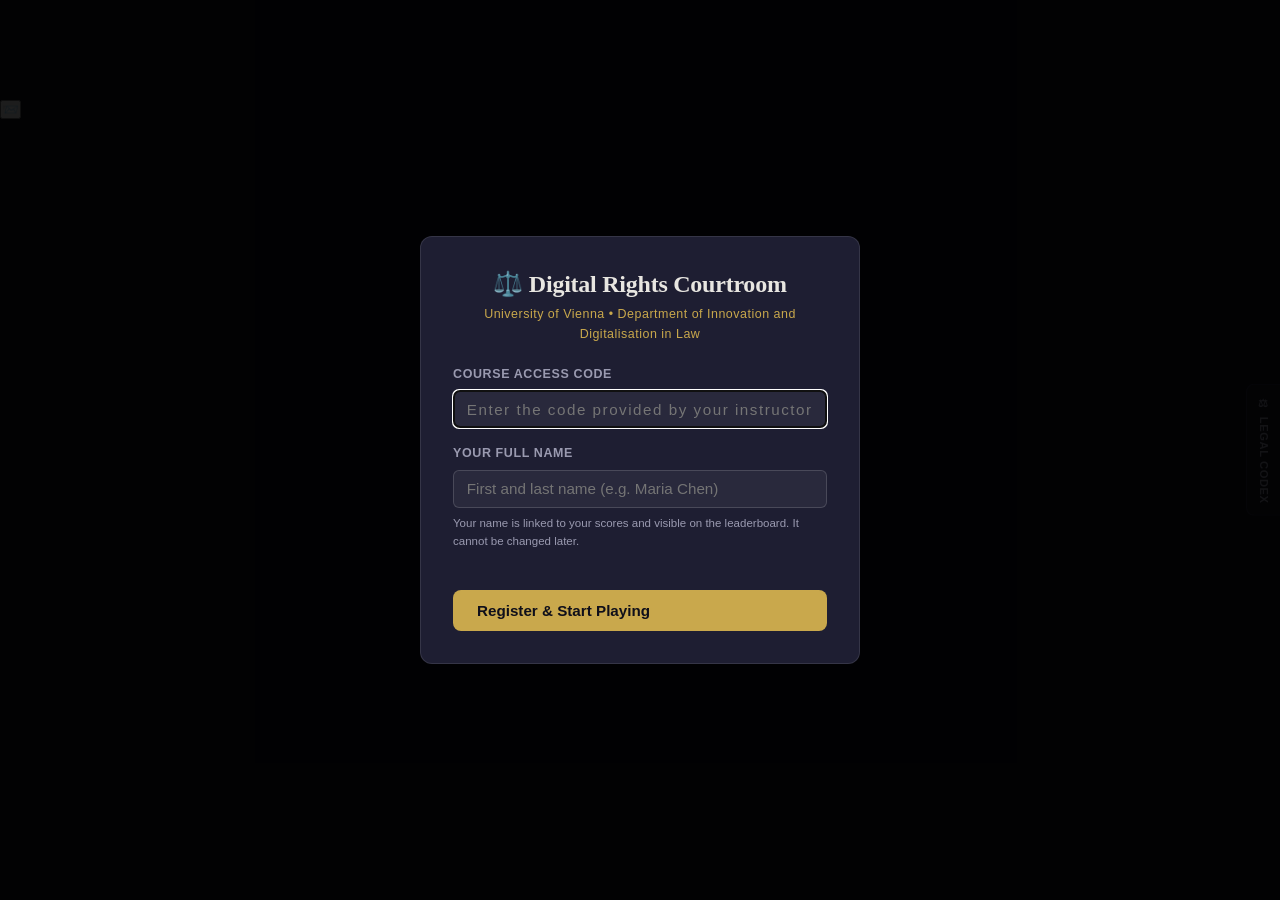
==== commit 134813b2: "Replace legal symbols with icons in index.html Updated icon and legal codex symbols for better clari" ====
--- a/index.html
+++ b/index.html
@@ -6,6 +6,7 @@
     <meta name="description" content="Digital Rights Courtroom — A browser-based litigation simulator for EU digital law education.">
     <title>Digital Rights Courtroom</title>
     <link rel="stylesheet" href="css/style.css">
+    <link rel="icon" href="img/uni-vienna-logo.png" type="image/png">
     <noscript>
         <style>
             body { display: flex; align-items: center; justify-content: center; min-height: 100vh; }
@@ -22,24 +23,6 @@
         </div>
     </noscript>
 
-    <!-- Decorative Gavel — fixed bottom-left corner -->
-    <div class="deco-gavel" aria-hidden="true">
-        <svg viewBox="0 0 120 120" xmlns="http://www.w3.org/2000/svg" fill="none">
-            <!-- Gavel head -->
-            <rect x="30" y="18" width="60" height="22" rx="4" fill="currentColor" opacity="0.12" stroke="currentColor" stroke-width="1" opacity="0.25"/>
-            <rect x="34" y="22" width="52" height="14" rx="2" fill="currentColor" opacity="0.06"/>
-            <!-- Handle -->
-            <rect x="56" y="40" width="8" height="50" rx="3" fill="currentColor" opacity="0.12" stroke="currentColor" stroke-width="1" opacity="0.2"/>
-            <!-- Strike plate -->
-            <ellipse cx="60" cy="100" rx="35" ry="6" fill="currentColor" opacity="0.08" stroke="currentColor" stroke-width="1" opacity="0.15"/>
-            <!-- Decorative scale of justice lines -->
-            <line x1="60" y1="8" x2="60" y2="14" stroke="currentColor" stroke-width="1" opacity="0.2"/>
-            <line x1="40" y1="10" x2="80" y2="10" stroke="currentColor" stroke-width="1" opacity="0.15"/>
-            <circle cx="40" cy="13" r="3" fill="currentColor" opacity="0.1"/>
-            <circle cx="80" cy="13" r="3" fill="currentColor" opacity="0.1"/>
-        </svg>
-    </div>
-
     <!-- Main App Container -->
     <div id="app">
         <!-- Screens are rendered here by JavaScript -->
@@ -47,11 +30,11 @@
 
     <!-- Legal Codex Sidebar -->
     <button class="codex-toggle" id="codex-toggle-btn">
-        <span>&#9878;</span> LEGAL CODEX
+        <span>⚖</span> LEGAL CODEX
     </button>
     <aside id="codex-sidebar">
         <div class="codex-header">
-            <h2>&#9878; Legal Codex</h2>
+            <h2>⚖ Legal Codex</h2>
             <input type="text" class="codex-search" placeholder="Search articles..." id="codex-search">
         </div>
         <div class="codex-tabs">
@@ -73,4 +56,4 @@
     <script src="js/screens.js"></script>
     <script src="js/codex.js"></script>
 </body>
-</html>+</html>
--- a/css/style.css
+++ b/css/style.css
@@ -4,1481 +4,1117 @@
 
 /* --- Design Tokens --- */
 :root {
-  /* Backgrounds */
-  --bg-primary: #0f0f1a;
-  --bg-surface: #161625;
-  --bg-elevated: #1e1e32;
-  --bg-hover: #252540;
-
-  /* Borders */
-  --border-subtle: #2a2a40;
-  --border-medium: #3a3a55;
-
-  /* Text */
-  --text-primary: #e8e6e1;
-  --text-secondary: #9a9ab0;
-  --text-muted: #6a6a80;
-
-  /* Accent Colors */
-  --accent-gold: #c9a84c;
-  --accent-gold-dim: #a08030;
-  --accent-blue: #4a90d9;
-  --accent-blue-dim: #2a5a8a;
-
-  /* Semantic Colors */
-  --color-success: #4a9e6a;
-  --color-success-bg: rgba(74, 158, 106, 0.12);
-  --color-error: #c94a4a;
-  --color-error-bg: rgba(201, 74, 74, 0.12);
-  --color-warning: #d4a843;
-  --color-warning-bg: rgba(212, 168, 67, 0.12);
-
-  /* Framework Colors */
-  --fw-ai-act: #4a90d9;
-  --fw-gdpr: #4a9e6a;
-  --fw-dsa: #d4843a;
-  --fw-dma: #9a6ad9;
-
-  /* Typography */
-  --font-heading: Georgia, 'Times New Roman', 'Palatino Linotype', serif;
-  --font-body: -apple-system, BlinkMacSystemFont, 'Segoe UI', Roboto, 'Helvetica Neue', Arial, sans-serif;
-  --font-mono: 'SF Mono', 'Fira Code', 'Fira Mono', Menlo, Consolas, monospace;
-
-  /* Spacing */
-  --space-xs: 4px;
-  --space-sm: 8px;
-  --space-md: 16px;
-  --space-lg: 24px;
-  --space-xl: 32px;
-  --space-2xl: 48px;
-  --space-3xl: 64px;
-
-  /* Border Radius */
-  --radius-sm: 4px;
-  --radius-md: 8px;
-  --radius-lg: 12px;
-
-  /* Transitions */
-  --transition-fast: 150ms ease;
-  --transition-normal: 250ms ease;
-  --transition-slow: 400ms ease;
-
-  /* Layout */
-  --content-max-width: 960px;
-  --codex-width: 380px;
-}
-
-/* --- Reset & Base --- */
-*, *::before, *::after {
-  box-sizing: border-box;
-  margin: 0;
-  padding: 0;
-}
-
-html {
-  font-size: 16px;
-  -webkit-font-smoothing: antialiased;
-  -moz-osx-font-smoothing: grayscale;
-}
-
-body {
-  font-family: var(--font-body);
-  background-color: var(--bg-primary);
-  color: var(--text-primary);
-  line-height: 1.6;
-  min-height: 100vh;
-  overflow-x: hidden;
-}
-
-/* --- Typography --- */
-h1, h2, h3, h4 {
-  font-family: var(--font-heading);
-  font-weight: 700;
-  line-height: 1.3;
-  color: var(--text-primary);
-}
-
-h1 {
-  font-size: 2rem;
-  letter-spacing: -0.02em;
-}
-
-h2 {
-  font-size: 1.5rem;
-  letter-spacing: -0.01em;
-}
-
-h3 {
-  font-size: 1.2rem;
-}
-
-p {
-  margin-bottom: var(--space-md);
-  color: var(--text-secondary);
-}
-
-a {
-  color: var(--accent-blue);
-  text-decoration: none;
-  transition: color var(--transition-fast);
-}
-
-a:hover {
-  color: var(--accent-gold);
-}
-
-/* --- Main Layout --- */
-.app-container {
-  display: flex;
-  min-height: 100vh;
-}
-
-#app {
-  flex: 1;
-  padding: var(--space-2xl) var(--space-xl);
-  max-width: var(--content-max-width);
-  margin: 0 auto;
-  width: 100%;
-  transition: margin-right var(--transition-normal);
-}
-
-body.codex-open #app {
-  margin-right: var(--codex-width);
-}
-
-/* --- Screen Container --- */
-.screen {
-  opacity: 0;
-  transform: translateY(8px);
-  animation: screenFadeIn 400ms ease forwards;
-}
-
-@keyframes screenFadeIn {
-  to {
-    opacity: 1;
-    transform: translateY(0);
-  }
-}
-
-.screen-header {
-  margin-bottom: var(--space-2xl);
-}
-
-.screen-header h1 {
-  margin-bottom: var(--space-xs);
-}
-
-.screen-header .subtitle {
-  font-family: var(--font-heading);
-  font-style: italic;
-  color: var(--accent-gold);
-  font-size: 1.1rem;
-}
-
-.screen-header .breadcrumb {
-  font-size: 0.85rem;
-  color: var(--text-muted);
-  margin-bottom: var(--space-sm);
-}
-
-/* --- Dashboard --- */
-.dashboard-hero {
-  text-align: center;
-  padding: var(--space-3xl) 0 var(--space-2xl);
-}
-
-.dashboard-hero h1 {
-  font-size: 2.5rem;
-  margin-bottom: var(--space-sm);
-}
-
-.dashboard-hero .tagline {
-  font-family: var(--font-heading);
-  font-style: italic;
-  color: var(--accent-gold);
-  font-size: 1.15rem;
-  margin-bottom: var(--space-lg);
-}
-
-.dashboard-hero .stats-row {
-  display: flex;
-  justify-content: center;
-  gap: var(--space-xl);
-  margin-top: var(--space-lg);
-}
-
-.stat-item {
-  text-align: center;
-}
-
-.stat-item .stat-number {
-  font-family: var(--font-heading);
-  font-size: 1.8rem;
-  font-weight: 700;
-  color: var(--accent-blue);
-  display: block;
-}
-
-.stat-item .stat-label {
-  font-size: 0.8rem;
-  color: var(--text-muted);
-  text-transform: uppercase;
-  letter-spacing: 0.08em;
-}
-
-/* --- Case Cards Grid --- */
-.cases-section-title {
-  font-size: 0.85rem;
-  text-transform: uppercase;
-  letter-spacing: 0.12em;
-  color: var(--text-muted);
-  margin-bottom: var(--space-lg);
-  padding-bottom: var(--space-sm);
-  border-bottom: 1px solid var(--border-subtle);
-}
-
-.cases-grid {
-  display: grid;
-  grid-template-columns: repeat(auto-fill, minmax(280px, 1fr));
-  gap: var(--space-lg);
-  margin-bottom: var(--space-2xl);
-}
-
-.case-card {
-  background: var(--bg-surface);
-  border: 1px solid var(--border-subtle);
-  border-radius: var(--radius-lg);
-  padding: var(--space-lg);
-  cursor: pointer;
-  transition: all var(--transition-normal);
-  position: relative;
-  overflow: hidden;
-}
-
-.case-card:hover {
-  border-color: var(--border-medium);
-  background: var(--bg-elevated);
-  transform: translateY(-2px);
-  box-shadow: 0 8px 24px rgba(0, 0, 0, 0.3);
-}
-
-.case-card.completed {
-  border-color: var(--color-success);
-}
-
-.case-card .case-number {
-  font-family: var(--font-mono);
-  font-size: 0.75rem;
-  color: var(--text-muted);
-  margin-bottom: var(--space-sm);
-}
-
-.case-card .case-title {
-  font-family: var(--font-heading);
-  font-size: 1.15rem;
-  font-weight: 700;
-  color: var(--text-primary);
-  margin-bottom: var(--space-xs);
-}
-
-.case-card .case-subtitle {
-  font-size: 0.9rem;
-  color: var(--text-secondary);
-  margin-bottom: var(--space-md);
-  font-style: italic;
-}
-
-.case-card .case-meta {
-  display: flex;
-  align-items: center;
-  gap: var(--space-sm);
-  flex-wrap: wrap;
-}
-
-/* --- Tags & Badges --- */
-.tag {
-  display: inline-block;
-  font-size: 0.7rem;
-  font-weight: 600;
-  text-transform: uppercase;
-  letter-spacing: 0.06em;
-  padding: 3px 10px;
-  border-radius: 100px;
-  white-space: nowrap;
-}
-
-.tag-ai-act {
-  background: rgba(74, 144, 217, 0.15);
-  color: var(--fw-ai-act);
-  border: 1px solid rgba(74, 144, 217, 0.3);
-}
-
-.tag-gdpr {
-  background: rgba(74, 158, 106, 0.15);
-  color: var(--fw-gdpr);
-  border: 1px solid rgba(74, 158, 106, 0.3);
-}
-
-.tag-dsa {
-  background: rgba(212, 132, 58, 0.15);
-  color: var(--fw-dsa);
-  border: 1px solid rgba(212, 132, 58, 0.3);
-}
-
-.tag-dma {
-  background: rgba(154, 106, 217, 0.15);
-  color: var(--fw-dma);
-  border: 1px solid rgba(154, 106, 217, 0.3);
-}
-
-.badge {
-  display: inline-block;
-  font-size: 0.7rem;
-  font-weight: 600;
-  padding: 2px 8px;
-  border-radius: 100px;
-}
-
-.badge-difficulty {
-  background: var(--bg-hover);
-  color: var(--text-secondary);
-  border: 1px solid var(--border-subtle);
-}
-
-.badge-time {
-  color: var(--text-muted);
-  font-size: 0.75rem;
-}
-
-.badge-completed {
-  background: var(--color-success-bg);
-  color: var(--color-success);
-  border: 1px solid rgba(74, 158, 106, 0.3);
-}
-
-.badge-score {
-  background: var(--bg-hover);
-  color: var(--accent-gold);
-  border: 1px solid var(--accent-gold-dim);
-}
-
-/* --- Buttons --- */
-.btn {
-  display: inline-flex;
-  align-items: center;
-  gap: var(--space-sm);
-  font-family: var(--font-body);
-  font-size: 0.95rem;
-  font-weight: 600;
-  padding: 12px 24px;
-  border-radius: var(--radius-md);
-  border: none;
-  cursor: pointer;
-  transition: all var(--transition-fast);
-  text-decoration: none;
-}
-
-.btn-primary {
-  background: var(--accent-gold);
-  color: var(--bg-primary);
-}
-
-.btn-primary:hover {
-  background: #d4b45a;
-  box-shadow: 0 4px 16px rgba(201, 168, 76, 0.3);
-}
-
-.btn-secondary {
-  background: transparent;
-  color: var(--text-primary);
-  border: 1px solid var(--border-medium);
-}
-
-.btn-secondary:hover {
-  background: var(--bg-hover);
-  border-color: var(--text-muted);
-}
-
-.btn-ghost {
-  background: transparent;
-  color: var(--text-secondary);
-  padding: 8px 16px;
-}
-
-.btn-ghost:hover {
-  color: var(--text-primary);
-  background: var(--bg-hover);
-}
-
-.btn:disabled {
-  opacity: 0.4;
-  cursor: not-allowed;
-}
-
-.btn-large {
-  padding: 16px 32px;
-  font-size: 1.05rem;
-}
-
-/* --- Evidence Cards --- */
-.evidence-grid {
-  display: grid;
-  grid-template-columns: repeat(auto-fill, minmax(300px, 1fr));
-  gap: var(--space-md);
-  margin-bottom: var(--space-xl);
-}
-
-.evidence-card {
-  background: var(--bg-surface);
-  border: 1px solid var(--border-subtle);
-  border-radius: var(--radius-md);
-  overflow: hidden;
-  cursor: pointer;
-  transition: all var(--transition-normal);
-}
-
-.evidence-card:hover {
-  border-color: var(--border-medium);
-}
-
-.evidence-card.collected {
-  border-color: var(--accent-gold-dim);
-}
-
-.evidence-card.expanded {
-  border-color: var(--accent-gold);
-}
-
-.evidence-card-header {
-  display: flex;
-  align-items: center;
-  gap: var(--space-md);
-  padding: var(--space-md) var(--space-lg);
-}
-
-.evidence-card-header .evidence-icon {
-  font-size: 1.5rem;
-  flex-shrink: 0;
-}
-
-.evidence-card-header .evidence-info {
-  flex: 1;
-}
-
-.evidence-card-header .evidence-title {
-  font-weight: 600;
-  font-size: 0.9rem;
-  color: var(--text-primary);
-}
-
-.evidence-card-header .evidence-date {
-  font-size: 0.75rem;
-  color: var(--text-muted);
-}
-
-.evidence-card-body {
-  max-height: 0;
-  overflow: hidden;
-  transition: max-height var(--transition-slow), padding var(--transition-slow);
-}
-
-.evidence-card.expanded .evidence-card-body {
-  max-height: 500px;
-  padding: 0 var(--space-lg) var(--space-lg);
-}
-
-.evidence-card-body .evidence-content {
-  font-size: 0.9rem;
-  color: var(--text-secondary);
-  line-height: 1.7;
-  padding-top: var(--space-md);
-  border-top: 1px solid var(--border-subtle);
-}
-
-/* --- Progress Bar --- */
-.progress-bar-container {
-  margin-bottom: var(--space-lg);
-}
-
-.progress-bar-label {
-  display: flex;
-  justify-content: space-between;
-  font-size: 0.85rem;
-  color: var(--text-secondary);
-  margin-bottom: var(--space-sm);
-}
-
-.progress-bar {
-  height: 6px;
-  background: var(--bg-hover);
-  border-radius: 100px;
-  overflow: hidden;
-}
-
-.progress-bar-fill {
-  height: 100%;
-  background: var(--accent-gold);
-  border-radius: 100px;
-  transition: width var(--transition-normal);
-}
-
-/* --- Option Cards (Analysis & Courtroom) --- */
-.options-grid {
-  display: flex;
-  flex-direction: column;
-  gap: var(--space-md);
-  margin: var(--space-lg) 0;
-}
-
-.option-card {
-  background: var(--bg-surface);
-  border: 2px solid var(--border-subtle);
-  border-radius: var(--radius-md);
-  padding: var(--space-lg);
-  cursor: pointer;
-  transition: all var(--transition-fast);
-}
-
-.option-card:hover:not(.disabled) {
-  border-color: var(--accent-blue);
-  background: var(--bg-elevated);
-}
-
-.option-card.selected {
-  border-color: var(--accent-blue);
-  background: rgba(74, 144, 217, 0.08);
-}
-
-.option-card.correct {
-  border-color: var(--color-success);
-  background: var(--color-success-bg);
-}
-
-.option-card.incorrect {
-  border-color: var(--color-error);
-  background: var(--color-error-bg);
-}
-
-.option-card.disabled {
-  opacity: 0.5;
-  cursor: default;
-}
-
-.option-card .option-label {
-  font-weight: 600;
-  font-size: 0.95rem;
-  color: var(--text-primary);
-  margin-bottom: var(--space-xs);
-}
-
-.option-card .option-description {
-  font-size: 0.9rem;
-  color: var(--text-secondary);
-  line-height: 1.6;
-}
-
-/* --- Dialogue / Courtroom --- */
-.dialogue-container {
-  max-width: 720px;
-  margin: 0 auto;
-}
-
-.dialogue-bubble {
-  padding: var(--space-lg);
-  border-radius: var(--radius-lg);
-  margin-bottom: var(--space-lg);
-  line-height: 1.7;
-  animation: bubbleFadeIn var(--transition-slow) ease forwards;
-  opacity: 0;
-}
-
-@keyframes bubbleFadeIn {
-  to {
-    opacity: 1;
-  }
-}
-
-.dialogue-bubble.judge {
-  background: var(--bg-surface);
-  border: 1px solid var(--border-subtle);
-  border-left: 3px solid var(--accent-gold);
-  margin-right: var(--space-2xl);
-}
-
-.dialogue-bubble.player {
-  background: rgba(74, 144, 217, 0.08);
-  border: 1px solid rgba(74, 144, 217, 0.2);
-  border-right: 3px solid var(--accent-blue);
-  margin-left: var(--space-2xl);
-}
-
-.dialogue-bubble .speaker-name {
-  font-weight: 700;
-  font-size: 0.8rem;
-  text-transform: uppercase;
-  letter-spacing: 0.06em;
-  margin-bottom: var(--space-sm);
-}
-
-.dialogue-bubble.judge .speaker-name {
-  color: var(--accent-gold);
-}
-
-.dialogue-bubble.player .speaker-name {
-  color: var(--accent-blue);
-}
-
-.dialogue-bubble .speaker-text {
-  font-size: 0.95rem;
-  color: var(--text-primary);
-}
-
-/* --- Feedback Box --- */
-.feedback-box {
-  background: var(--bg-surface);
-  border: 1px solid var(--border-subtle);
-  border-radius: var(--radius-md);
-  padding: var(--space-lg);
-  margin: var(--space-md) 0;
-}
-
-.feedback-box.success {
-  border-left: 3px solid var(--color-success);
-}
-
-.feedback-box.error {
-  border-left: 3px solid var(--color-error);
-}
-
-.feedback-box.warning {
-  border-left: 3px solid var(--color-warning);
-}
-
-.feedback-box .feedback-title {
-  font-weight: 700;
-  font-size: 0.85rem;
-  text-transform: uppercase;
-  letter-spacing: 0.04em;
-  margin-bottom: var(--space-sm);
-}
-
-.feedback-box.success .feedback-title {
-  color: var(--color-success);
-}
-
-.feedback-box.error .feedback-title {
-  color: var(--color-error);
-}
-
-.feedback-box.warning .feedback-title {
-  color: var(--color-warning);
-}
-
-.feedback-box .feedback-text {
-  font-size: 0.9rem;
-  color: var(--text-secondary);
-  line-height: 1.7;
-}
-
-/* --- Verdict Screen --- */
-.verdict-container {
-  text-align: center;
-  padding: var(--space-2xl) 0;
-}
-
-.verdict-result {
-  font-family: var(--font-heading);
-  font-size: 2.5rem;
-  font-weight: 700;
-  margin-bottom: var(--space-sm);
-  letter-spacing: 0.02em;
-}
-
-.verdict-result.won {
-  color: var(--color-success);
-}
-
-.verdict-result.lost {
-  color: var(--color-error);
-}
-
-.verdict-score {
-  font-family: var(--font-heading);
-  font-size: 3.5rem;
-  font-weight: 700;
-  color: var(--accent-gold);
-  margin: var(--space-lg) 0;
-}
-
-.verdict-score .score-total {
-  font-size: 1.5rem;
-  color: var(--text-muted);
-}
-
-/* Score Breakdown */
-.score-breakdown {
-  text-align: left;
-  max-width: 600px;
-  margin: var(--space-2xl) auto;
-}
-
-.score-section {
-  background: var(--bg-surface);
-  border: 1px solid var(--border-subtle);
-  border-radius: var(--radius-md);
-  padding: var(--space-lg);
-  margin-bottom: var(--space-md);
-}
-
-.score-section-header {
-  display: flex;
-  justify-content: space-between;
-  align-items: center;
-  margin-bottom: var(--space-sm);
-}
-
-.score-section-title {
-  font-weight: 700;
-  font-size: 0.9rem;
-  color: var(--text-primary);
-}
-
-.score-section-points {
-  font-family: var(--font-mono);
-  font-size: 0.85rem;
-  color: var(--accent-gold);
-}
-
-.score-section-detail {
-  font-size: 0.85rem;
-  color: var(--text-secondary);
-}
-
-/* Model Answer */
-.model-answer {
-  text-align: left;
-  max-width: 600px;
-  margin: var(--space-xl) auto;
-  background: var(--bg-surface);
-  border: 1px solid var(--accent-gold-dim);
-  border-radius: var(--radius-md);
-  overflow: hidden;
-}
-
-.model-answer-header {
-  display: flex;
-  justify-content: space-between;
-  align-items: center;
-  padding: var(--space-md) var(--space-lg);
-  cursor: pointer;
-  transition: background var(--transition-fast);
-}
-
-.model-answer-header:hover {
-  background: var(--bg-hover);
-}
-
-.model-answer-header h3 {
-  font-size: 0.9rem;
-  color: var(--accent-gold);
-}
-
-.model-answer-body {
-  padding: 0 var(--space-lg) var(--space-lg);
-  font-size: 0.9rem;
-  color: var(--text-secondary);
-  line-height: 1.8;
-}
-
-/* --- Legal Codex Sidebar --- */
-#codex-sidebar {
-  position: fixed;
-  top: 0;
-  right: 0;
-  width: var(--codex-width);
-  height: 100vh;
-  background: var(--bg-surface);
-  border-left: 1px solid var(--border-subtle);
-  transform: translateX(100%);
-  transition: transform var(--transition-normal);
-  z-index: 100;
-  display: flex;
-  flex-direction: column;
-  overflow: hidden;
-}
-
-body.codex-open #codex-sidebar {
-  transform: translateX(0);
-}
-
-.codex-header {
-  padding: var(--space-lg);
-  border-bottom: 1px solid var(--border-subtle);
-  flex-shrink: 0;
-}
-
-.codex-header h2 {
-  font-size: 1.1rem;
-  color: var(--accent-gold);
-  margin-bottom: var(--space-md);
-}
-
-.codex-search {
-  width: 100%;
-  padding: 10px 14px;
-  background: var(--bg-primary);
-  border: 1px solid var(--border-subtle);
-  border-radius: var(--radius-md);
-  color: var(--text-primary);
-  font-family: var(--font-body);
-  font-size: 0.9rem;
-  outline: none;
-  transition: border-color var(--transition-fast);
-}
-
-.codex-search:focus {
-  border-color: var(--accent-blue);
-}
-
-.codex-search::placeholder {
-  color: var(--text-muted);
-}
-
-.codex-tabs {
-  display: flex;
-  border-bottom: 1px solid var(--border-subtle);
-  flex-shrink: 0;
-}
-
-.codex-tab {
-  flex: 1;
-  padding: 10px;
-  text-align: center;
-  font-size: 0.75rem;
-  font-weight: 600;
-  text-transform: uppercase;
-  letter-spacing: 0.05em;
-  color: var(--text-muted);
-  cursor: pointer;
-  border-bottom: 2px solid transparent;
-  transition: all var(--transition-fast);
-  background: none;
-  border-top: none;
-  border-left: none;
-  border-right: none;
-}
-
-.codex-tab:hover {
-  color: var(--text-secondary);
-}
-
-.codex-tab.active {
-  color: var(--accent-gold);
-  border-bottom-color: var(--accent-gold);
-}
-
-.codex-content {
-  flex: 1;
-  overflow-y: auto;
-  padding: var(--space-md);
-}
-
-.codex-article {
-  background: var(--bg-primary);
-  border: 1px solid var(--border-subtle);
-  border-radius: var(--radius-md);
-  margin-bottom: var(--space-md);
-  overflow: hidden;
-}
-
-.codex-article.relevant {
-  border-color: var(--accent-gold-dim);
-}
-
-.codex-article-header {
-  padding: var(--space-md);
-  cursor: pointer;
-  transition: background var(--transition-fast);
-}
-
-.codex-article-header:hover {
-  background: var(--bg-hover);
-}
-
-.codex-article-number {
-  font-family: var(--font-mono);
-  font-size: 0.8rem;
-  color: var(--accent-blue);
-  margin-bottom: 2px;
-}
-
-.codex-article-title {
-  font-weight: 600;
-  font-size: 0.9rem;
-  color: var(--text-primary);
-}
-
-.codex-article-body {
-  display: none;
-  padding: 0 var(--space-md) var(--space-md);
-}
-
-.codex-article.expanded .codex-article-body {
-  display: block;
-}
-
-.codex-article-official {
-  font-size: 0.82rem;
-  color: var(--text-secondary);
-  line-height: 1.7;
-  padding: var(--space-md);
-  background: var(--bg-surface);
-  border-radius: var(--radius-sm);
-  margin-bottom: var(--space-sm);
-  border-left: 2px solid var(--accent-blue-dim);
-}
-
-.codex-article-plain {
-  font-size: 0.85rem;
-  color: var(--accent-gold);
-  font-style: italic;
-}
-
-/* Codex Toggle Button */
-.codex-toggle {
-  position: fixed;
-  top: 50%;
-  right: 0;
-  transform: translateY(-50%);
-  background: var(--bg-surface);
-  border: 1px solid var(--border-subtle);
-  border-right: none;
-  border-radius: var(--radius-md) 0 0 var(--radius-md);
-  padding: 12px 10px;
-  cursor: pointer;
-  z-index: 101;
-  color: var(--text-secondary);
-  font-size: 1.2rem;
-  transition: all var(--transition-fast);
-  display: flex;
-  align-items: center;
-  writing-mode: vertical-rl;
-  letter-spacing: 0.05em;
-  font-size: 0.7rem;
-  font-weight: 600;
-  text-transform: uppercase;
-  gap: 6px;
-}
-
-.codex-toggle:hover {
-  background: var(--bg-elevated);
-  color: var(--accent-gold);
-}
-
-body.codex-open .codex-toggle {
-  right: var(--codex-width);
-}
-
-/* --- Utility Classes --- */
-.text-center { text-align: center; }
-.text-gold { color: var(--accent-gold); }
-.text-muted { color: var(--text-muted); }
-.text-success { color: var(--color-success); }
-.text-error { color: var(--color-error); }
-
-.mt-sm { margin-top: var(--space-sm); }
-.mt-md { margin-top: var(--space-md); }
-.mt-lg { margin-top: var(--space-lg); }
-.mt-xl { margin-top: var(--space-xl); }
-.mt-2xl { margin-top: var(--space-2xl); }
-.mb-sm { margin-bottom: var(--space-sm); }
-.mb-md { margin-bottom: var(--space-md); }
-.mb-lg { margin-bottom: var(--space-lg); }
-.mb-xl { margin-bottom: var(--space-xl); }
-
-.flex { display: flex; }
-.flex-center { display: flex; align-items: center; justify-content: center; }
-.flex-between { display: flex; align-items: center; justify-content: space-between; }
-.gap-sm { gap: var(--space-sm); }
-.gap-md { gap: var(--space-md); }
-.gap-lg { gap: var(--space-lg); }
-
-/* Divider */
-.divider {
-  height: 1px;
-  background: var(--border-subtle);
-  margin: var(--space-xl) 0;
-}
-
-/* --- Footer Nav --- */
-.dashboard-footer {
-  display: flex;
-  justify-content: center;
-  gap: var(--space-lg);
-  padding-top: var(--space-xl);
-  border-top: 1px solid var(--border-subtle);
-}
-
-/* --- Scrollbar Styling (Webkit) --- */
-::-webkit-scrollbar {
-  width: 6px;
-}
-
-::-webkit-scrollbar-track {
-  background: var(--bg-primary);
-}
-
-::-webkit-scrollbar-thumb {
-  background: var(--border-medium);
-  border-radius: 100px;
-}
-
-::-webkit-scrollbar-thumb:hover {
-  background: var(--text-muted);
-}
-
-/* --- Loading / Typewriter --- */
-.typewriter {
-  overflow: hidden;
-  border-right: 2px solid var(--accent-gold);
-  white-space: nowrap;
-  animation: typing 2s steps(40, end), blink 0.75s step-end infinite;
-}
-
-@keyframes typing {
-  from { width: 0; }
-  to { width: 100%; }
-}
-
-@keyframes blink {
-  from, to { border-color: transparent; }
-  50% { border-color: var(--accent-gold); }
-}
-
-/* Phase Indicator */
-.phase-indicator {
-  display: flex;
-  align-items: center;
-  gap: var(--space-md);
-  margin-bottom: var(--space-xl);
-}
-
-.phase-step {
-  display: flex;
-  align-items: center;
-  gap: var(--space-sm);
-  font-size: 0.8rem;
-  color: var(--text-muted);
-}
-
-.phase-step.active {
-  color: var(--accent-gold);
-}
-
-.phase-step.completed {
-  color: var(--color-success);
-}
-
-.phase-dot {
-  width: 8px;
-  height: 8px;
-  border-radius: 50%;
-  background: var(--border-medium);
-}
-
-.phase-step.active .phase-dot {
-  background: var(--accent-gold);
-  box-shadow: 0 0 8px rgba(201, 168, 76, 0.4);
-}
-
-.phase-step.completed .phase-dot {
-  background: var(--color-success);
-}
-
-.phase-connector {
-  flex: 0;
-  width: 32px;
-  height: 1px;
-  background: var(--border-subtle);
-}
-
-/* ============================================
- ENHANCED EVIDENCE VIEWER
- ============================================ */
+    /* Backgrounds */
+    --bg-primary: #0f0f1a;
+    --bg-surface: #161625;
+    --bg-elevated: #1e1e32;
+    --bg-hover: #252540;
+  
+    /* Borders */
+    --border-subtle: #2a2a40;
+    --border-medium: #3a3a55;
+  
+    /* Text */
+    --text-primary: #e8e6e1;
+    --text-secondary: #9a9ab0;
+    --text-muted: #6a6a80;
+  
+    /* Accent Colors */
+    --accent-gold: #c9a84c;
+    --accent-gold-dim: #a08030;
+    --accent-blue: #4a90d9;
+    --accent-blue-dim: #2a5a8a;
+  
+    /* Semantic Colors */
+    --color-success: #4a9e6a;
+    --color-success-bg: rgba(74, 158, 106, 0.12);
+    --color-error: #c94a4a;
+    --color-error-bg: rgba(201, 74, 74, 0.12);
+    --color-warning: #d4a843;
+    --color-warning-bg: rgba(212, 168, 67, 0.12);
+  
+    /* Framework Colors */
+    --fw-ai-act: #4a90d9;
+    --fw-gdpr: #4a9e6a;
+    --fw-dsa: #d4843a;
+    --fw-dma: #9a6ad9;
+  
+    /* Typography */
+    --font-heading: Georgia, 'Times New Roman', 'Palatino Linotype', serif;
+    --font-body: -apple-system, BlinkMacSystemFont, 'Segoe UI', Roboto, 'Helvetica Neue', Arial, sans-serif;
+    --font-mono: 'SF Mono', 'Fira Code', 'Fira Mono', Menlo, Consolas, monospace;
+  
+    /* Spacing */
+    --space-xs: 4px;
+    --space-sm: 8px;
+    --space-md: 16px;
+    --space-lg: 24px;
+    --space-xl: 32px;
+    --space-2xl: 48px;
+    --space-3xl: 64px;
+  
+    /* Border Radius */
+    --radius-sm: 4px;
+    --radius-md: 8px;
+    --radius-lg: 12px;
+  
+    /* Transitions */
+    --transition-fast: 150ms ease;
+    --transition-normal: 250ms ease;
+    --transition-slow: 400ms ease;
+  
+    /* Layout */
+    --content-max-width: 960px;
+    --codex-width: 380px;
+  }
+  
+  /* --- Reset & Base --- */
+  *, *::before, *::after {
+    box-sizing: border-box;
+    margin: 0;
+    padding: 0;
+  }
+  
+  html {
+    font-size: 16px;
+    -webkit-font-smoothing: antialiased;
+    -moz-osx-font-smoothing: grayscale;
+  }
+  
+  body {
+    font-family: var(--font-body);
+    background-color: var(--bg-primary);
+    color: var(--text-primary);
+    line-height: 1.6;
+    min-height: 100vh;
+    overflow-x: hidden;
+  }
+  
+  /* --- Typography --- */
+  h1, h2, h3, h4 {
+    font-family: var(--font-heading);
+    font-weight: 700;
+    line-height: 1.3;
+    color: var(--text-primary);
+  }
+  
+  h1 {
+    font-size: 2rem;
+    letter-spacing: -0.02em;
+  }
+  
+  h2 {
+    font-size: 1.5rem;
+    letter-spacing: -0.01em;
+  }
+  
+  h3 {
+    font-size: 1.2rem;
+  }
+  
+  p {
+    margin-bottom: var(--space-md);
+    color: var(--text-secondary);
+  }
+  
+  a {
+    color: var(--accent-blue);
+    text-decoration: none;
+    transition: color var(--transition-fast);
+  }
+  
+  a:hover {
+    color: var(--accent-gold);
+  }
+  
+  /* --- Main Layout --- */
+  .app-container {
+    display: flex;
+    min-height: 100vh;
+  }
+  
+  #app {
+    flex: 1;
+    padding: var(--space-2xl) var(--space-xl);
+    max-width: var(--content-max-width);
+    margin: 0 auto;
+    width: 100%;
+    transition: margin-right var(--transition-normal);
+  }
+  
+  body.codex-open #app {
+    margin-right: var(--codex-width);
+  }
+  
+  /* --- Screen Container --- */
+  .screen {
+    opacity: 0;
+    transform: translateY(8px);
+    animation: screenFadeIn 400ms ease forwards;
+  }
+  
+  @keyframes screenFadeIn {
+    to {
+      opacity: 1;
+      transform: translateY(0);
+    }
+  }
+  
+  .screen-header {
+    margin-bottom: var(--space-2xl);
+  }
+  
+  .screen-header h1 {
+    margin-bottom: var(--space-xs);
+  }
+  
+  .screen-header .subtitle {
+    font-family: var(--font-heading);
+    font-style: italic;
+    color: var(--accent-gold);
+    font-size: 1.1rem;
+  }
+  
+  .screen-header .breadcrumb {
+    font-size: 0.85rem;
+    color: var(--text-muted);
+    margin-bottom: var(--space-sm);
+  }
+  
+  /* --- Dashboard --- */
+  .dashboard-hero {
+    text-align: center;
+    padding: var(--space-3xl) 0 var(--space-2xl);
+  }
+  
+  .dashboard-hero h1 {
+    font-size: 2.5rem;
+    margin-bottom: var(--space-sm);
+  }
+  
+  .dashboard-hero .tagline {
+    font-family: var(--font-heading);
+    font-style: italic;
+    color: var(--accent-gold);
+    font-size: 1.15rem;
+    margin-bottom: var(--space-lg);
+  }
+  
+  .dashboard-hero .stats-row {
+    display: flex;
+    justify-content: center;
+    gap: var(--space-xl);
+    margin-top: var(--space-lg);
+  }
+  
+  .stat-item {
+    text-align: center;
+  }
+  
+  .stat-item .stat-number {
+    font-family: var(--font-heading);
+    font-size: 1.8rem;
+    font-weight: 700;
+    color: var(--accent-blue);
+    display: block;
+  }
+  
+  .stat-item .stat-label {
+    font-size: 0.8rem;
+    color: var(--text-muted);
+    text-transform: uppercase;
+    letter-spacing: 0.08em;
+  }
+  
+  /* --- Case Cards Grid --- */
+  .cases-section-title {
+    font-size: 0.85rem;
+    text-transform: uppercase;
+    letter-spacing: 0.12em;
+    color: var(--text-muted);
+    margin-bottom: var(--space-lg);
+    padding-bottom: var(--space-sm);
+    border-bottom: 1px solid var(--border-subtle);
+  }
+  
+  .cases-grid {
+    display: grid;
+    grid-template-columns: repeat(auto-fill, minmax(280px, 1fr));
+    gap: var(--space-lg);
+    margin-bottom: var(--space-2xl);
+  }
+  
+  .case-card {
+    background: var(--bg-surface);
+    border: 1px solid var(--border-subtle);
+    border-radius: var(--radius-lg);
+    padding: var(--space-lg);
+    cursor: pointer;
+    transition: all var(--transition-normal);
+    position: relative;
+    overflow: hidden;
+  }
+  
+  .case-card:hover {
+    border-color: var(--border-medium);
+    background: var(--bg-elevated);
+    transform: translateY(-2px);
+    box-shadow: 0 8px 24px rgba(0, 0, 0, 0.3);
+  }
+  
+  .case-card.completed {
+    border-color: var(--color-success);
+  }
+  
+  .case-card .case-number {
+    font-family: var(--font-mono);
+    font-size: 0.75rem;
+    color: var(--text-muted);
+    margin-bottom: var(--space-sm);
+  }
+  
+  .case-card .case-title {
+    font-family: var(--font-heading);
+    font-size: 1.15rem;
+    font-weight: 700;
+    color: var(--text-primary);
+    margin-bottom: var(--space-xs);
+  }
+  
+  .case-card .case-subtitle {
+    font-size: 0.9rem;
+    color: var(--text-secondary);
+    margin-bottom: var(--space-md);
+    font-style: italic;
+  }
+  
+  .case-card .case-meta {
+    display: flex;
+    align-items: center;
+    gap: var(--space-sm);
+    flex-wrap: wrap;
+  }
+  
+  /* --- Tags & Badges --- */
+  .tag {
+    display: inline-block;
+    font-size: 0.7rem;
+    font-weight: 600;
+    text-transform: uppercase;
+    letter-spacing: 0.06em;
+    padding: 3px 10px;
+    border-radius: 100px;
+    white-space: nowrap;
+  }
+  
+  .tag-ai-act {
+    background: rgba(74, 144, 217, 0.15);
+    color: var(--fw-ai-act);
+    border: 1px solid rgba(74, 144, 217, 0.3);
+  }
+  
+  .tag-gdpr {
+    background: rgba(74, 158, 106, 0.15);
+    color: var(--fw-gdpr);
+    border: 1px solid rgba(74, 158, 106, 0.3);
+  }
+  
+  .tag-dsa {
+    background: rgba(212, 132, 58, 0.15);
+    color: var(--fw-dsa);
+    border: 1px solid rgba(212, 132, 58, 0.3);
+  }
+  
+  .tag-dma {
+    background: rgba(154, 106, 217, 0.15);
+    color: var(--fw-dma);
+    border: 1px solid rgba(154, 106, 217, 0.3);
+  }
+  
+  .badge {
+    display: inline-block;
+    font-size: 0.7rem;
+    font-weight: 600;
+    padding: 2px 8px;
+    border-radius: 100px;
+  }
+  
+  .badge-difficulty {
+    background: var(--bg-hover);
+    color: var(--text-secondary);
+    border: 1px solid var(--border-subtle);
+  }
+  
+  .badge-time {
+    color: var(--text-muted);
+    font-size: 0.75rem;
+  }
+  
+  .badge-completed {
+    background: var(--color-success-bg);
+    color: var(--color-success);
+    border: 1px solid rgba(74, 158, 106, 0.3);
+  }
+  
+  .badge-score {
+    background: var(--bg-hover);
+    color: var(--accent-gold);
+    border: 1px solid var(--accent-gold-dim);
+  }
+  
+  /* --- Buttons --- */
+  .btn {
+    display: inline-flex;
+    align-items: center;
+    gap: var(--space-sm);
+    font-family: var(--font-body);
+    font-size: 0.95rem;
+    font-weight: 600;
+    padding: 12px 24px;
+    border-radius: var(--radius-md);
+    border: none;
+    cursor: pointer;
+    transition: all var(--transition-fast);
+    text-decoration: none;
+  }
+  
+  .btn-primary {
+    background: var(--accent-gold);
+    color: var(--bg-primary);
+  }
+  
+  .btn-primary:hover {
+    background: #d4b45a;
+    box-shadow: 0 4px 16px rgba(201, 168, 76, 0.3);
+  }
+  
+  .btn-secondary {
+    background: transparent;
+    color: var(--text-primary);
+    border: 1px solid var(--border-medium);
+  }
+  
+  .btn-secondary:hover {
+    background: var(--bg-hover);
+    border-color: var(--text-muted);
+  }
+  
+  .btn-ghost {
+    background: transparent;
+    color: var(--text-secondary);
+    padding: 8px 16px;
+  }
+  
+  .btn-ghost:hover {
+    color: var(--text-primary);
+    background: var(--bg-hover);
+  }
+  
+  .btn:disabled {
+    opacity: 0.4;
+    cursor: not-allowed;
+  }
+  
+  .btn-large {
+    padding: 16px 32px;
+    font-size: 1.05rem;
+  }
+  
+  /* --- Evidence Cards --- */
+  .evidence-grid {
+    display: grid;
+    grid-template-columns: repeat(auto-fill, minmax(300px, 1fr));
+    gap: var(--space-md);
+    margin-bottom: var(--space-xl);
+  }
+  
+  .evidence-card {
+    background: var(--bg-surface);
+    border: 1px solid var(--border-subtle);
+    border-radius: var(--radius-md);
+    overflow: hidden;
+    cursor: pointer;
+    transition: all var(--transition-normal);
+  }
+  
+  .evidence-card:hover {
+    border-color: var(--border-medium);
+  }
+  
+  .evidence-card.collected {
+    border-color: var(--accent-gold-dim);
+  }
+  
+  .evidence-card.expanded {
+    border-color: var(--accent-gold);
+  }
+  
+  .evidence-card-header {
+    display: flex;
+    align-items: center;
+    gap: var(--space-md);
+    padding: var(--space-md) var(--space-lg);
+  }
+  
+  .evidence-card-header .evidence-icon {
+    font-size: 1.5rem;
+    flex-shrink: 0;
+  }
+  
+  .evidence-card-header .evidence-info {
+    flex: 1;
+  }
+  
+  .evidence-card-header .evidence-title {
+    font-weight: 600;
+    font-size: 0.9rem;
+    color: var(--text-primary);
+  }
+  
+  .evidence-card-header .evidence-date {
+    font-size: 0.75rem;
+    color: var(--text-muted);
+  }
+  
+  .evidence-card-body {
+    max-height: 0;
+    overflow: hidden;
+    transition: max-height var(--transition-slow), padding var(--transition-slow);
+  }
+  
+  .evidence-card.expanded .evidence-card-body {
+    max-height: 500px;
+    padding: 0 var(--space-lg) var(--space-lg);
+  }
+  
+  .evidence-card-body .evidence-content {
+    font-size: 0.9rem;
+    color: var(--text-secondary);
+    line-height: 1.7;
+    padding-top: var(--space-md);
+    border-top: 1px solid var(--border-subtle);
+  }
+  
+  /* --- Progress Bar --- */
+  .progress-bar-container {
+    margin-bottom: var(--space-lg);
+  }
+  
+  .progress-bar-label {
+    display: flex;
+    justify-content: space-between;
+    font-size: 0.85rem;
+    color: var(--text-secondary);
+    margin-bottom: var(--space-sm);
+  }
+  
+  .progress-bar {
+    height: 6px;
+    background: var(--bg-hover);
+    border-radius: 100px;
+    overflow: hidden;
+  }
+  
+  .progress-bar-fill {
+    height: 100%;
+    background: var(--accent-gold);
+    border-radius: 100px;
+    transition: width var(--transition-normal);
+  }
+  
+  /* --- Option Cards (Analysis & Courtroom) --- */
+  .options-grid {
+    display: flex;
+    flex-direction: column;
+    gap: var(--space-md);
+    margin: var(--space-lg) 0;
+  }
+  
+  .option-card {
+    background: var(--bg-surface);
+    border: 2px solid var(--border-subtle);
+    border-radius: var(--radius-md);
+    padding: var(--space-lg);
+    cursor: pointer;
+    transition: all var(--transition-fast);
+  }
+  
+  .option-card:hover:not(.disabled) {
+    border-color: var(--accent-blue);
+    background: var(--bg-elevated);
+  }
+  
+  .option-card.selected {
+    border-color: var(--accent-blue);
+    background: rgba(74, 144, 217, 0.08);
+  }
+  
+  .option-card.correct {
+    border-color: var(--color-success);
+    background: var(--color-success-bg);
+  }
+  
+  .option-card.incorrect {
+    border-color: var(--color-error);
+    background: var(--color-error-bg);
+  }
+  
+  .option-card.disabled {
+    opacity: 0.5;
+    cursor: default;
+  }
+  
+  .option-card .option-label {
+    font-weight: 600;
+    font-size: 0.95rem;
+    color: var(--text-primary);
+    margin-bottom: var(--space-xs);
+  }
+  
+  .option-card .option-description {
+    font-size: 0.9rem;
+    color: var(--text-secondary);
+    line-height: 1.6;
+  }
+  
+  /* --- Dialogue / Courtroom --- */
+  .dialogue-container {
+    max-width: 720px;
+    margin: 0 auto;
+  }
+  
+  .dialogue-bubble {
+    padding: var(--space-lg);
+    border-radius: var(--radius-lg);
+    margin-bottom: var(--space-lg);
+    line-height: 1.7;
+    animation: bubbleFadeIn var(--transition-slow) ease forwards;
+    opacity: 0;
+  }
+  
+  @keyframes bubbleFadeIn {
+    to {
+      opacity: 1;
+    }
+  }
+  
+  .dialogue-bubble.judge {
+    background: var(--bg-surface);
+    border: 1px solid var(--border-subtle);
+    border-left: 3px solid var(--accent-gold);
+    margin-right: var(--space-2xl);
+  }
+  
+  .dialogue-bubble.player {
+    background: rgba(74, 144, 217, 0.08);
+    border: 1px solid rgba(74, 144, 217, 0.2);
+    border-right: 3px solid var(--accent-blue);
+    margin-left: var(--space-2xl);
+  }
+  
+  .dialogue-bubble .speaker-name {
+    font-weight: 700;
+    font-size: 0.8rem;
+    text-transform: uppercase;
+    letter-spacing: 0.06em;
+    margin-bottom: var(--space-sm);
+  }
+  
+  .dialogue-bubble.judge .speaker-name {
+    color: var(--accent-gold);
+  }
+  
+  .dialogue-bubble.player .speaker-name {
+    color: var(--accent-blue);
+  }
+  
+  .dialogue-bubble .speaker-text {
+    font-size: 0.95rem;
+    color: var(--text-primary);
+  }
+  
+  /* --- Feedback Box --- */
+  .feedback-box {
+    background: var(--bg-surface);
+    border: 1px solid var(--border-subtle);
+    border-radius: var(--radius-md);
+    padding: var(--space-lg);
+    margin: var(--space-md) 0;
+  }
+  
+  .feedback-box.success {
+    border-left: 3px solid var(--color-success);
+  }
+  
+  .feedback-box.error {
+    border-left: 3px solid var(--color-error);
+  }
+  
+  .feedback-box.warning {
+    border-left: 3px solid var(--color-warning);
+  }
+  
+  .feedback-box .feedback-title {
+    font-weight: 700;
+    font-size: 0.85rem;
+    text-transform: uppercase;
+    letter-spacing: 0.04em;
+    margin-bottom: var(--space-sm);
+  }
+  
+  .feedback-box.success .feedback-title {
+    color: var(--color-success);
+  }
+  
+  .feedback-box.error .feedback-title {
+    color: var(--color-error);
+  }
+  
+  .feedback-box.warning .feedback-title {
+    color: var(--color-warning);
+  }
+  
+  .feedback-box .feedback-text {
+    font-size: 0.9rem;
+    color: var(--text-secondary);
+    line-height: 1.7;
+  }
+  
+  /* --- Verdict Screen --- */
+  .verdict-container {
+    text-align: center;
+    padding: var(--space-2xl) 0;
+  }
+  
+  .verdict-result {
+    font-family: var(--font-heading);
+    font-size: 2.5rem;
+    font-weight: 700;
+    margin-bottom: var(--space-sm);
+    letter-spacing: 0.02em;
+  }
+  
+  .verdict-result.won {
+    color: var(--color-success);
+  }
+  
+  .verdict-result.lost {
+    color: var(--color-error);
+  }
+  
+  .verdict-score {
+    font-family: var(--font-heading);
+    font-size: 3.5rem;
+    font-weight: 700;
+    color: var(--accent-gold);
+    margin: var(--space-lg) 0;
+  }
+  
+  .verdict-score .score-total {
+    font-size: 1.5rem;
+    color: var(--text-muted);
+  }
+  
+  /* Score Breakdown */
+  .score-breakdown {
+    text-align: left;
+    max-width: 600px;
+    margin: var(--space-2xl) auto;
+  }
+  
+  .score-section {
+    background: var(--bg-surface);
+    border: 1px solid var(--border-subtle);
+    border-radius: var(--radius-md);
+    padding: var(--space-lg);
+    margin-bottom: var(--space-md);
+  }
+  
+  .score-section-header {
+    display: flex;
+    justify-content: space-between;
+    align-items: center;
+    margin-bottom: var(--space-sm);
+  }
+  
+  .score-section-title {
+    font-weight: 700;
+    font-size: 0.9rem;
+    color: var(--text-primary);
+  }
+  
+  .score-section-points {
+    font-family: var(--font-mono);
+    font-size: 0.85rem;
+    color: var(--accent-gold);
+  }
+  
+  .score-section-detail {
+    font-size: 0.85rem;
+    color: var(--text-secondary);
+  }
+  
+  /* Model Answer */
+  .model-answer {
+    text-align: left;
+    max-width: 600px;
+    margin: var(--space-xl) auto;
+    background: var(--bg-surface);
+    border: 1px solid var(--accent-gold-dim);
+    border-radius: var(--radius-md);
+    overflow: hidden;
+  }
+  
+  .model-answer-header {
+    display: flex;
+    justify-content: space-between;
+    align-items: center;
+    padding: var(--space-md) var(--space-lg);
+    cursor: pointer;
+    transition: background var(--transition-fast);
+  }
+  
+  .model-answer-header:hover {
+    background: var(--bg-hover);
+  }
+  
+  .model-answer-header h3 {
+    font-size: 0.9rem;
+    color: var(--accent-gold);
+  }
+  
+  .model-answer-body {
+    padding: 0 var(--space-lg) var(--space-lg);
+    font-size: 0.9rem;
+    color: var(--text-secondary);
+    line-height: 1.8;
+  }
+  
+  /* --- Legal Codex Sidebar --- */
+  #codex-sidebar {
+    position: fixed;
+    top: 0;
+    right: 0;
+    width: var(--codex-width);
+    height: 100vh;
+    background: var(--bg-surface);
+    border-left: 1px solid var(--border-subtle);
+    transform: translateX(100%);
+    transition: transform var(--transition-normal);
+    z-index: 100;
+    display: flex;
+    flex-direction: column;
+    overflow: hidden;
+  }
+  
+  body.codex-open #codex-sidebar {
+    transform: translateX(0);
+  }
+  
+  .codex-header {
+    padding: var(--space-lg);
+    border-bottom: 1px solid var(--border-subtle);
+    flex-shrink: 0;
+  }
+  
+  .codex-header h2 {
+    font-size: 1.1rem;
+    color: var(--accent-gold);
+    margin-bottom: var(--space-md);
+  }
+  
+  .codex-search {
+    width: 100%;
+    padding: 10px 14px;
+    background: var(--bg-primary);
+    border: 1px solid var(--border-subtle);
+    border-radius: var(--radius-md);
+    color: var(--text-primary);
+    font-family: var(--font-body);
+    font-size: 0.9rem;
+    outline: none;
+    transition: border-color var(--transition-fast);
+  }
+  
+  .codex-search:focus {
+    border-color: var(--accent-blue);
+  }
+  
+  .codex-search::placeholder {
+    color: var(--text-muted);
+  }
+  
+  .codex-tabs {
+    display: flex;
+    border-bottom: 1px solid var(--border-subtle);
+    flex-shrink: 0;
+  }
+  
+  .codex-tab {
+    flex: 1;
+    padding: 10px;
+    text-align: center;
+    font-size: 0.75rem;
+    font-weight: 600;
+    text-transform: uppercase;
+    letter-spacing: 0.05em;
+    color: var(--text-muted);
+    cursor: pointer;
+    border-bottom: 2px solid transparent;
+    transition: all var(--transition-fast);
+    background: none;
+    border-top: none;
+    border-left: none;
+    border-right: none;
+  }
+  
+  .codex-tab:hover {
+    color: var(--text-secondary);
+  }
+  
+  .codex-tab.active {
+    color: var(--accent-gold);
+    border-bottom-color: var(--accent-gold);
+  }
+  
+  .codex-content {
+    flex: 1;
+    overflow-y: auto;
+    padding: var(--space-md);
+  }
+  
+  .codex-article {
+    background: var(--bg-primary);
+    border: 1px solid var(--border-subtle);
+    border-radius: var(--radius-md);
+    margin-bottom: var(--space-md);
+    overflow: hidden;
+  }
+  
+  .codex-article.relevant {
+    border-color: var(--accent-gold-dim);
+  }
+  
+  .codex-article-header {
+    padding: var(--space-md);
+    cursor: pointer;
+    transition: background var(--transition-fast);
+  }
+  
+  .codex-article-header:hover {
+    background: var(--bg-hover);
+  }
+  
+  .codex-article-number {
+    font-family: var(--font-mono);
+    font-size: 0.8rem;
+    color: var(--accent-blue);
+    margin-bottom: 2px;
+  }
+  
+  .codex-article-title {
+    font-weight: 600;
+    font-size: 0.9rem;
+    color: var(--text-primary);
+  }
+  
+  .codex-article-body {
+    display: none;
+    padding: 0 var(--space-md) var(--space-md);
+  }
+  
+  .codex-article.expanded .codex-article-body {
+    display: block;
+  }
+  
+  .codex-article-official {
+    font-size: 0.82rem;
+    color: var(--text-secondary);
+    line-height: 1.7;
+    padding: var(--space-md);
+    background: var(--bg-surface);
+    border-radius: var(--radius-sm);
+    margin-bottom: var(--space-sm);
+    border-left: 2px solid var(--accent-blue-dim);
+  }
+  
+  .codex-article-plain {
+    font-size: 0.85rem;
+    color: var(--accent-gold);
+    font-style: italic;
+  }
+  
+  /* Codex Toggle Button */
+  .codex-toggle {
+    position: fixed;
+    top: 50%;
+    right: 0;
+    transform: translateY(-50%);
+    background: var(--bg-surface);
+    border: 1px solid var(--border-subtle);
+    border-right: none;
+    border-radius: var(--radius-md) 0 0 var(--radius-md);
+    padding: 12px 10px;
+    cursor: pointer;
+    z-index: 101;
+    color: var(--text-secondary);
+    font-size: 1.2rem;
+    transition: all var(--transition-fast);
+    display: flex;
+    align-items: center;
+    writing-mode: vertical-rl;
+    letter-spacing: 0.05em;
+    font-size: 0.7rem;
+    font-weight: 600;
+    text-transform: uppercase;
+    gap: 6px;
+  }
+  
+  .codex-toggle:hover {
+    background: var(--bg-elevated);
+    color: var(--accent-gold);
+  }
+  
+  body.codex-open .codex-toggle {
+    right: var(--codex-width);
+  }
+  
+  /* --- Utility Classes --- */
+  .text-center { text-align: center; }
+  .text-gold { color: var(--accent-gold); }
+  .text-muted { color: var(--text-muted); }
+  .text-success { color: var(--color-success); }
+  .text-error { color: var(--color-error); }
+  
+  .mt-sm { margin-top: var(--space-sm); }
+  .mt-md { margin-top: var(--space-md); }
+  .mt-lg { margin-top: var(--space-lg); }
+  .mt-xl { margin-top: var(--space-xl); }
+  .mt-2xl { margin-top: var(--space-2xl); }
+  .mb-sm { margin-bottom: var(--space-sm); }
+  .mb-md { margin-bottom: var(--space-md); }
+  .mb-lg { margin-bottom: var(--space-lg); }
+  .mb-xl { margin-bottom: var(--space-xl); }
+  
+  .flex { display: flex; }
+  .flex-center { display: flex; align-items: center; justify-content: center; }
+  .flex-between { display: flex; align-items: center; justify-content: space-between; }
+  .gap-sm { gap: var(--space-sm); }
+  .gap-md { gap: var(--space-md); }
+  .gap-lg { gap: var(--space-lg); }
+  
+  /* Divider */
+  .divider {
+    height: 1px;
+    background: var(--border-subtle);
+    margin: var(--space-xl) 0;
+  }
+  
+  /* --- Footer Nav --- */
+  .dashboard-footer {
+    display: flex;
+    justify-content: center;
+    gap: var(--space-lg);
+    padding-top: var(--space-xl);
+    border-top: 1px solid var(--border-subtle);
+  }
+  
+  /* --- Scrollbar Styling (Webkit) --- */
+  ::-webkit-scrollbar {
+    width: 6px;
+  }
+  
+  ::-webkit-scrollbar-track {
+    background: var(--bg-primary);
+  }
+  
+  ::-webkit-scrollbar-thumb {
+    background: var(--border-medium);
+    border-radius: 100px;
+  }
+  
+  ::-webkit-scrollbar-thumb:hover {
+    background: var(--text-muted);
+  }
+  
+  /* --- Loading / Typewriter --- */
+  .typewriter {
+    overflow: hidden;
+    border-right: 2px solid var(--accent-gold);
+    white-space: nowrap;
+    animation: typing 2s steps(40, end), blink 0.75s step-end infinite;
+  }
+  
+  @keyframes typing {
+    from { width: 0; }
+    to { width: 100%; }
+  }
+  
+  @keyframes blink {
+    from, to { border-color: transparent; }
+    50% { border-color: var(--accent-gold); }
+  }
+  
+  /* Phase Indicator */
+  .phase-indicator {
+    display: flex;
+    align-items: center;
+    gap: var(--space-md);
+    margin-bottom: var(--space-xl);
+  }
+  
+  .phase-step {
+    display: flex;
+    align-items: center;
+    gap: var(--space-sm);
+    font-size: 0.8rem;
+    color: var(--text-muted);
+  }
+  
+  .phase-step.active {
+    color: var(--accent-gold);
+  }
+  
+  .phase-step.completed {
+    color: var(--color-success);
+  }
+  
+  .phase-dot {
+    width: 8px;
+    height: 8px;
+    border-radius: 50%;
+    background: var(--border-medium);
+  }
+  
+  .phase-step.active .phase-dot {
+    background: var(--accent-gold);
+    box-shadow: 0 0 8px rgba(201, 168, 76, 0.4);
+  }
+  
+  .phase-step.completed .phase-dot {
+    background: var(--color-success);
+  }
+  
+  .phase-connector {
+    flex: 0;
+    width: 32px;
+    height: 1px;
+    background: var(--border-subtle);
+  }
+
+  /* ============================================
+   ENHANCED EVIDENCE VIEWER
+   ============================================ */
 
 .evidence-viewer {
-display: grid;
-grid-template-columns: 280px 1fr;
-gap: 0;
-border: 1px solid var(--border-subtle);
-border-radius: var(--radius-lg);
-overflow: hidden;
-min-height: 500px;
-max-height: 75vh;
-margin-bottom: var(--space-xl);
-}
-
-.evidence-list {
-background: var(--bg-surface);
-border-right: 1px solid var(--border-subtle);
-overflow-y: auto;
-padding: var(--space-sm);
-}
-
-.evidence-list-item {
-display: flex;
-align-items: flex-start;
-gap: var(--space-sm);
-padding: 12px;
-border-radius: var(--radius-md);
-cursor: pointer;
-transition: all var(--transition-fast);
-margin-bottom: 2px;
-border: 1px solid transparent;
-}
-
-.evidence-list-item:hover {
-background: var(--bg-hover);
-}
-
-.evidence-list-item.active {
-background: var(--bg-elevated);
-border-color: var(--accent-gold-dim);
-}
-
-.evidence-list-item.read {
-opacity: 0.7;
-}
-
-.evidence-list-item.read::after {
-content: '\2713';
-color: var(--color-success);
-font-size: 0.75rem;
-margin-left: auto;
-flex-shrink: 0;
-}
-
-.evidence-list-icon {
-font-size: 1.3rem;
-flex-shrink: 0;
-margin-top: 2px;
-}
-
-.evidence-list-info {
-flex: 1;
-min-width: 0;
-}
-
-.evidence-list-title {
-font-size: 0.82rem;
-font-weight: 600;
-color: var(--text-primary);
-line-height: 1.3;
-margin-bottom: 2px;
-}
-
-.evidence-list-meta {
-font-size: 0.7rem;
-color: var(--text-muted);
-}
-
-.evidence-reader {
-background: var(--bg-primary);
-overflow-y: auto;
-padding: var(--space-xl) var(--space-2xl);
-}
-
-.evidence-reader-empty {
-display: flex;
-align-items: center;
-justify-content: center;
-height: 100%;
-color: var(--text-muted);
-font-style: italic;
-font-size: 0.95rem;
-}
-
-.evidence-reader-header {
-margin-bottom: var(--space-lg);
-padding-bottom: var(--space-md);
-border-bottom: 1px solid var(--border-subtle);
-}
-
-.evidence-reader-type {
-font-size: 0.7rem;
-text-transform: uppercase;
-letter-spacing: 0.1em;
-color: var(--accent-gold);
-font-weight: 600;
-margin-bottom: var(--space-xs);
-}
-
-.evidence-reader-title {
-font-family: var(--font-heading);
-font-size: 1.3rem;
-color: var(--text-primary);
-margin-bottom: var(--space-xs);
-}
-
-.evidence-reader-date {
-font-size: 0.8rem;
-color: var(--text-muted);
-}
-
-.evidence-reader-body {
-font-size: 0.92rem;
-color: var(--text-secondary);
-line-height: 1.85;
-}
-
-.evidence-reader-body p {
-margin-bottom: var(--space-md);
-color: var(--text-secondary);
-}
-
-.evidence-reader-body strong {
-color: var(--text-primary);
-}
-
-.evidence-reader-body em {
-color: var(--accent-gold);
-font-style: italic;
-}
-
-.evidence-reader-body .doc-section {
-margin-bottom: var(--space-lg);
-}
-
-.evidence-reader-body .doc-section-title {
-font-weight: 700;
-font-size: 0.95rem;
-color: var(--text-primary);
-margin-bottom: var(--space-sm);
-padding-bottom: var(--space-xs);
-border-bottom: 1px solid var(--border-subtle);
-}
-
-.evidence-reader-body .doc-field {
-display: flex;
-gap: var(--space-sm);
-margin-bottom: var(--space-xs);
-font-size: 0.88rem;
-}
-
-.evidence-reader-body .doc-field-label {
-color: var(--text-muted);
-min-width: 140px;
-flex-shrink: 0;
-}
-
-.evidence-reader-body .doc-field-value {
-color: var(--text-primary);
-}
-
-.evidence-reader-body .doc-highlight {
-background: rgba(201, 168, 76, 0.1);
-border-left: 3px solid var(--accent-gold);
-padding: var(--space-sm) var(--space-md);
-margin: var(--space-md) 0;
-border-radius: 0 var(--radius-sm) var(--radius-sm) 0;
-}
-
-.evidence-reader-body .doc-table {
-width: 100%;
-border-collapse: collapse;
-margin: var(--space-md) 0;
-font-size: 0.85rem;
-}
-
-.evidence-reader-body .doc-table th,
-.evidence-reader-body .doc-table td {
-padding: 8px 12px;
-border: 1px solid var(--border-subtle);
-text-align: left;
-}
-
-.evidence-reader-body .doc-table th {
-background: var(--bg-surface);
-color: var(--text-primary);
-font-weight: 600;
-}
-
-.evidence-reader-body .doc-table td {
-color: var(--text-secondary);
-}
-
-/* ============================================
- WRITE BEFORE YOU CHOOSE
- ============================================ */
-
-.write-first-container {
-background: var(--bg-surface);
-border: 1px solid var(--border-subtle);
-border-radius: var(--radius-lg);
-padding: var(--space-xl);
-margin: var(--space-lg) 0;
-}
-
-.write-first-prompt {
-font-family: var(--font-heading);
-font-size: 1.1rem;
-color: var(--text-primary);
-margin-bottom: var(--space-md);
-line-height: 1.5;
-}
-
-.write-first-instruction {
-font-size: 0.85rem;
-color: var(--text-muted);
-margin-bottom: var(--space-md);
-font-style: italic;
-}
-
-.write-first-textarea {
-width: 100%;
-min-height: 140px;
-padding: var(--space-md);
-background: var(--bg-primary);
-border: 1px solid var(--border-subtle);
-border-radius: var(--radius-md);
-color: var(--text-primary);
-font-family: var(--font-body);
-font-size: 0.92rem;
-line-height: 1.7;
-resize: vertical;
-outline: none;
-transition: border-color var(--transition-fast);
-}
-
-.write-first-textarea:focus {
-border-color: var(--accent-blue);
-}
-
-.write-first-textarea::placeholder {
-color: var(--text-muted);
-}
-
-.write-first-footer {
-display: flex;
-align-items: center;
-justify-content: space-between;
-margin-top: var(--space-md);
-}
-
-.write-first-charcount {
-font-size: 0.78rem;
-color: var(--text-muted);
-}
-
-.write-first-charcount.sufficient {
-color: var(--color-success);
-}
-
-.write-first-hint {
-margin-top: var(--space-md);
-padding: var(--space-md);
-background: var(--color-warning-bg);
-border: 1px solid rgba(212, 168, 67, 0.3);
-border-radius: var(--radius-md);
-font-size: 0.85rem;
-color: var(--color-warning);
-display: none;
-}
-
-.write-first-hint.visible {
-display: block;
-}
-
-.write-first-hint.strong-hint {
-background: rgba(74, 144, 217, 0.1);
-border-color: rgba(74, 144, 217, 0.3);
-color: var(--accent-blue);
-}
-
-/* Student answer comparison on verdict screen */
-.your-answer-section {
-text-align: left;
-max-width: 600px;
-margin: var(--space-lg) auto;
-background: var(--bg-surface);
-border: 1px solid var(--border-subtle);
-border-radius: var(--radius-md);
-padding: var(--space-lg);
-}
-
-.your-answer-section h3 {
-font-size: 0.9rem;
-color: var(--accent-blue);
-margin-bottom: var(--space-md);
-}
-
-.your-answer-text {
-font-size: 0.88rem;
-color: var(--text-secondary);
-line-height: 1.7;
-padding: var(--space-md);
-background: var(--bg-primary);
-border-radius: var(--radius-sm);
-border-left: 3px solid var(--accent-blue);
-margin-bottom: var(--space-md);
-}
-
-.your-answer-comparison {
-display: grid;
-grid-template-columns: 1fr 1fr;
-gap: var(--space-md);
-}
-
-.your-answer-comparison .comparison-col h4 {
-font-size: 0.8rem;
-text-transform: uppercase;
-letter-spacing: 0.05em;
-margin-bottom: var(--space-sm);
-}
-
-.your-answer-comparison .comparison-col.yours h4 {
-color: var(--accent-blue);
-}
-
-.your-answer-comparison .comparison-col.model h4 {
-color: var(--accent-gold);
-}
-
-.keyword-found {
-color: var(--color-success);
-font-size: 0.78rem;
-margin-right: var(--space-sm);
-}
-
-.keyword-missing {
-color: var(--text-muted);
-font-size: 0.78rem;
-margin-right: var(--space-sm);
-text-decoration: line-through;
-}
-
-/* ============================================
- FRAMEWORK TAG — DATA ACT
- ============================================ */
-
-.tag-data-act {
-background: rgba(232, 106, 140, 0.15);
-color: #e86a8c;
-border: 1px solid rgba(232, 106, 140, 0.3);
-}
-
-/* ============================================
- FIX: Evidence viewer scrolling
- ============================================ */
-
- .evidence-viewer {
   display: grid;
   grid-template-columns: 280px 1fr;
   gap: 0;
   border: 1px solid var(--border-subtle);
   border-radius: var(--radius-lg);
   overflow: hidden;
-  height: 70vh;
+  min-height: 500px;
+  max-height: 75vh;
   margin-bottom: var(--space-xl);
 }
 
@@ -1487,59 +1123,620 @@
   border-right: 1px solid var(--border-subtle);
   overflow-y: auto;
   padding: var(--space-sm);
-  height: 100%;
+}
+
+.evidence-list-item {
+  display: flex;
+  align-items: flex-start;
+  gap: var(--space-sm);
+  padding: 12px;
+  border-radius: var(--radius-md);
+  cursor: pointer;
+  transition: all var(--transition-fast);
+  margin-bottom: 2px;
+  border: 1px solid transparent;
+}
+
+.evidence-list-item:hover {
+  background: var(--bg-hover);
+}
+
+.evidence-list-item.active {
+  background: var(--bg-elevated);
+  border-color: var(--accent-gold-dim);
+}
+
+.evidence-list-item.read {
+  opacity: 0.7;
+}
+
+.evidence-list-item.read::after {
+  content: '\2713';
+  color: var(--color-success);
+  font-size: 0.75rem;
+  margin-left: auto;
+  flex-shrink: 0;
+}
+
+.evidence-list-icon {
+  font-size: 1.3rem;
+  flex-shrink: 0;
+  margin-top: 2px;
+}
+
+.evidence-list-info {
+  flex: 1;
+  min-width: 0;
+}
+
+.evidence-list-title {
+  font-size: 0.82rem;
+  font-weight: 600;
+  color: var(--text-primary);
+  line-height: 1.3;
+  margin-bottom: 2px;
+}
+
+.evidence-list-meta {
+  font-size: 0.7rem;
+  color: var(--text-muted);
 }
 
 .evidence-reader {
   background: var(--bg-primary);
-  overflow-y: scroll;
+  overflow-y: auto;
   padding: var(--space-xl) var(--space-2xl);
+}
+
+.evidence-reader-empty {
+  display: flex;
+  align-items: center;
+  justify-content: center;
   height: 100%;
-}
-
-/* ============================================
-   ADVERSARIAL COURTROOM STYLES
-   ============================================ */
-
-.courtroom-scene {
-  max-width: 760px;
-  margin: 0 auto;
-}
-
-.courtroom-round {
-  margin-bottom: var(--space-2xl);
-  padding-bottom: var(--space-xl);
+  color: var(--text-muted);
+  font-style: italic;
+  font-size: 0.95rem;
+}
+
+.evidence-reader-header {
+  margin-bottom: var(--space-lg);
+  padding-bottom: var(--space-md);
   border-bottom: 1px solid var(--border-subtle);
 }
 
-.courtroom-round:last-child {
-  border-bottom: none;
-}
-
-.round-label {
-  font-size: 0.75rem;
-  font-weight: 600;
+.evidence-reader-type {
+  font-size: 0.7rem;
   text-transform: uppercase;
   letter-spacing: 0.1em;
+  color: var(--accent-gold);
+  font-weight: 600;
+  margin-bottom: var(--space-xs);
+}
+
+.evidence-reader-title {
+  font-family: var(--font-heading);
+  font-size: 1.3rem;
+  color: var(--text-primary);
+  margin-bottom: var(--space-xs);
+}
+
+.evidence-reader-date {
+  font-size: 0.8rem;
   color: var(--text-muted);
+}
+
+.evidence-reader-body {
+  font-size: 0.92rem;
+  color: var(--text-secondary);
+  line-height: 1.85;
+}
+
+.evidence-reader-body p {
+  margin-bottom: var(--space-md);
+  color: var(--text-secondary);
+}
+
+.evidence-reader-body strong {
+  color: var(--text-primary);
+}
+
+.evidence-reader-body em {
+  color: var(--accent-gold);
+  font-style: italic;
+}
+
+.evidence-reader-body .doc-section {
   margin-bottom: var(--space-lg);
+}
+
+.evidence-reader-body .doc-section-title {
+  font-weight: 700;
+  font-size: 0.95rem;
+  color: var(--text-primary);
+  margin-bottom: var(--space-sm);
+  padding-bottom: var(--space-xs);
+  border-bottom: 1px solid var(--border-subtle);
+}
+
+.evidence-reader-body .doc-field {
+  display: flex;
+  gap: var(--space-sm);
+  margin-bottom: var(--space-xs);
+  font-size: 0.88rem;
+}
+
+.evidence-reader-body .doc-field-label {
+  color: var(--text-muted);
+  min-width: 140px;
+  flex-shrink: 0;
+}
+
+.evidence-reader-body .doc-field-value {
+  color: var(--text-primary);
+}
+
+.evidence-reader-body .doc-highlight {
+  background: rgba(201, 168, 76, 0.1);
+  border-left: 3px solid var(--accent-gold);
+  padding: var(--space-sm) var(--space-md);
+  margin: var(--space-md) 0;
+  border-radius: 0 var(--radius-sm) var(--radius-sm) 0;
+}
+
+.evidence-reader-body .doc-table {
+  width: 100%;
+  border-collapse: collapse;
+  margin: var(--space-md) 0;
+  font-size: 0.85rem;
+}
+
+.evidence-reader-body .doc-table th,
+.evidence-reader-body .doc-table td {
+  padding: 8px 12px;
+  border: 1px solid var(--border-subtle);
+  text-align: left;
+}
+
+.evidence-reader-body .doc-table th {
+  background: var(--bg-surface);
+  color: var(--text-primary);
+  font-weight: 600;
+}
+
+.evidence-reader-body .doc-table td {
+  color: var(--text-secondary);
+}
+
+/* ============================================
+   WRITE BEFORE YOU CHOOSE
+   ============================================ */
+
+.write-first-container {
+  background: var(--bg-surface);
+  border: 1px solid var(--border-subtle);
+  border-radius: var(--radius-lg);
+  padding: var(--space-xl);
+  margin: var(--space-lg) 0;
+}
+
+.write-first-prompt {
+  font-family: var(--font-heading);
+  font-size: 1.1rem;
+  color: var(--text-primary);
+  margin-bottom: var(--space-md);
+  line-height: 1.5;
+}
+
+.write-first-instruction {
+  font-size: 0.85rem;
+  color: var(--text-muted);
+  margin-bottom: var(--space-md);
+  font-style: italic;
+}
+
+.write-first-textarea {
+  width: 100%;
+  min-height: 140px;
+  padding: var(--space-md);
+  background: var(--bg-primary);
+  border: 1px solid var(--border-subtle);
+  border-radius: var(--radius-md);
+  color: var(--text-primary);
+  font-family: var(--font-body);
+  font-size: 0.92rem;
+  line-height: 1.7;
+  resize: vertical;
+  outline: none;
+  transition: border-color var(--transition-fast);
+}
+
+.write-first-textarea:focus {
+  border-color: var(--accent-blue);
+}
+
+.write-first-textarea::placeholder {
+  color: var(--text-muted);
+}
+
+.write-first-footer {
   display: flex;
   align-items: center;
-  gap: var(--space-sm);
-}
-
-.round-label::after {
-  content: '';
-  flex: 1;
-  height: 1px;
-  background: var(--border-subtle);
-}
-
-/* Speaker Bubbles — Adversarial */
-.dialogue-bubble.opposition {
-  background: rgba(201, 74, 74, 0.06);
-  border: 1px solid rgba(201, 74, 74, 0.2);
-  border-left: 3px solid var(--color-error);
+  justify-content: space-between;
+  margin-top: var(--space-md);
+}
+
+.write-first-charcount {
+  font-size: 0.78rem;
+  color: var(--text-muted);
+}
+
+.write-first-charcount.sufficient {
+  color: var(--color-success);
+}
+
+.write-first-hint {
+  margin-top: var(--space-md);
+  padding: var(--space-md);
+  background: var(--color-warning-bg);
+  border: 1px solid rgba(212, 168, 67, 0.3);
+  border-radius: var(--radius-md);
+  font-size: 0.85rem;
+  color: var(--color-warning);
+  display: none;
+}
+
+.write-first-hint.visible {
+  display: block;
+}
+
+.write-first-hint.strong-hint {
+  background: rgba(74, 144, 217, 0.1);
+  border-color: rgba(74, 144, 217, 0.3);
+  color: var(--accent-blue);
+}
+
+/* Student answer comparison on verdict screen */
+.your-answer-section {
+  text-align: left;
+  max-width: 600px;
+  margin: var(--space-lg) auto;
+  background: var(--bg-surface);
+  border: 1px solid var(--border-subtle);
+  border-radius: var(--radius-md);
+  padding: var(--space-lg);
+}
+
+.your-answer-section h3 {
+  font-size: 0.9rem;
+  color: var(--accent-blue);
+  margin-bottom: var(--space-md);
+}
+
+.your-answer-text {
+  font-size: 0.88rem;
+  color: var(--text-secondary);
+  line-height: 1.7;
+  padding: var(--space-md);
+  background: var(--bg-primary);
+  border-radius: var(--radius-sm);
+  border-left: 3px solid var(--accent-blue);
+  margin-bottom: var(--space-md);
+}
+
+.your-answer-comparison {
+  display: grid;
+  grid-template-columns: 1fr 1fr;
+  gap: var(--space-md);
+}
+
+.your-answer-comparison .comparison-col h4 {
+  font-size: 0.8rem;
+  text-transform: uppercase;
+  letter-spacing: 0.05em;
+  margin-bottom: var(--space-sm);
+}
+
+.your-answer-comparison .comparison-col.yours h4 {
+  color: var(--accent-blue);
+}
+
+.your-answer-comparison .comparison-col.model h4 {
+  color: var(--accent-gold);
+}
+
+.keyword-found {
+  color: var(--color-success);
+  font-size: 0.78rem;
+  margin-right: var(--space-sm);
+}
+
+.keyword-missing {
+  color: var(--text-muted);
+  font-size: 0.78rem;
+  margin-right: var(--space-sm);
+  text-decoration: line-through;
+}
+
+/* ============================================
+   FRAMEWORK TAG — DATA ACT
+   ============================================ */
+
+.tag-data-act {
+  background: rgba(232, 106, 140, 0.15);
+  color: #e86a8c;
+  border: 1px solid rgba(232, 106, 140, 0.3);
+}
+
+/* ============================================
+   FIX: Evidence viewer scrolling
+   ============================================ */
+
+   .evidence-viewer {
+    display: grid;
+    grid-template-columns: 280px 1fr;
+    gap: 0;
+    border: 1px solid var(--border-subtle);
+    border-radius: var(--radius-lg);
+    overflow: hidden;
+    height: 70vh;
+    margin-bottom: var(--space-xl);
+  }
+  
+  .evidence-list {
+    background: var(--bg-surface);
+    border-right: 1px solid var(--border-subtle);
+    overflow-y: auto;
+    padding: var(--space-sm);
+    height: 100%;
+  }
+  
+  .evidence-reader {
+    background: var(--bg-primary);
+    overflow-y: scroll;
+    padding: var(--space-xl) var(--space-2xl);
+    height: 100%;
+  }
+  
+  /* ============================================
+     ADVERSARIAL COURTROOM STYLES
+     ============================================ */
+  
+  .courtroom-scene {
+    max-width: 760px;
+    margin: 0 auto;
+  }
+  
+  .courtroom-round {
+    margin-bottom: var(--space-2xl);
+    padding-bottom: var(--space-xl);
+    border-bottom: 1px solid var(--border-subtle);
+  }
+  
+  .courtroom-round:last-child {
+    border-bottom: none;
+  }
+  
+  .round-label {
+    font-size: 0.75rem;
+    font-weight: 600;
+    text-transform: uppercase;
+    letter-spacing: 0.1em;
+    color: var(--text-muted);
+    margin-bottom: var(--space-lg);
+    display: flex;
+    align-items: center;
+    gap: var(--space-sm);
+  }
+  
+  .round-label::after {
+    content: '';
+    flex: 1;
+    height: 1px;
+    background: var(--border-subtle);
+  }
+  
+  /* Speaker Bubbles — Adversarial */
+  .dialogue-bubble.opposition {
+    background: rgba(201, 74, 74, 0.06);
+    border: 1px solid rgba(201, 74, 74, 0.2);
+    border-left: 3px solid var(--color-error);
+    margin-right: var(--space-2xl);
+    padding: var(--space-lg);
+    border-radius: var(--radius-lg);
+    margin-bottom: var(--space-lg);
+    animation: bubbleFadeIn 400ms ease forwards;
+    opacity: 0;
+  }
+  
+  .dialogue-bubble.opposition .speaker-name {
+    color: var(--color-error);
+    font-weight: 700;
+    font-size: 0.8rem;
+    text-transform: uppercase;
+    letter-spacing: 0.06em;
+    margin-bottom: var(--space-sm);
+  }
+  
+  .dialogue-bubble.opposition .speaker-role {
+    color: var(--text-muted);
+    font-size: 0.72rem;
+    font-weight: 400;
+    text-transform: none;
+    letter-spacing: 0;
+    margin-left: var(--space-sm);
+  }
+  
+  .dialogue-bubble.opposition .speaker-text {
+    font-size: 0.95rem;
+    color: var(--text-primary);
+    line-height: 1.7;
+  }
+  
+  /* Judge ruling style */
+  .judge-ruling {
+    background: var(--bg-surface);
+    border: 1px solid var(--accent-gold-dim);
+    border-radius: var(--radius-lg);
+    padding: var(--space-lg);
+    margin-top: var(--space-lg);
+    margin-bottom: var(--space-lg);
+  }
+  
+  .judge-ruling-header {
+    display: flex;
+    align-items: center;
+    gap: var(--space-sm);
+    margin-bottom: var(--space-md);
+  }
+  
+  .judge-gavel {
+    font-size: 1.2rem;
+  }
+  
+  .judge-ruling .speaker-name {
+    color: var(--accent-gold);
+    font-weight: 700;
+    font-size: 0.8rem;
+    text-transform: uppercase;
+    letter-spacing: 0.06em;
+  }
+  
+  .judge-ruling .ruling-text {
+    font-size: 0.92rem;
+    color: var(--text-primary);
+    line-height: 1.7;
+    font-style: italic;
+  }
+  
+  /* Objection prompt */
+  .objection-prompt {
+    text-align: center;
+    padding: var(--space-md) 0;
+    margin: var(--space-md) 0;
+  }
+  
+  .objection-prompt .prompt-text {
+    font-family: var(--font-heading);
+    font-size: 0.95rem;
+    color: var(--accent-gold);
+    font-style: italic;
+  }
+  
+  /* Player response highlight */
+  .dialogue-bubble.player .chosen-quality {
+    display: inline-block;
+    font-size: 0.7rem;
+    font-weight: 600;
+    text-transform: uppercase;
+    letter-spacing: 0.05em;
+    padding: 2px 8px;
+    border-radius: 100px;
+    margin-left: var(--space-sm);
+  }
+  
+  .chosen-quality.strong {
+    background: var(--color-success-bg);
+    color: var(--color-success);
+  }
+  
+  .chosen-quality.weak {
+    background: var(--color-warning-bg);
+    color: var(--color-warning);
+  }
+  
+  .chosen-quality.wrong {
+    background: var(--color-error-bg);
+    color: var(--color-error);
+  }
+  
+  /* ============================================
+   CROSS-EXAMINATION STYLES
+   ============================================ */
+
+.cross-exam-layout {
+  display: grid;
+  grid-template-columns: 220px 1fr;
+  gap: var(--space-xl);
+  margin-bottom: var(--space-2xl);
+}
+
+@media (max-width: 768px) {
+  .cross-exam-layout {
+    grid-template-columns: 1fr;
+  }
+}
+
+/* Witness Box */
+.witness-box {
+  background: var(--bg-surface);
+  border: 1px solid var(--border-subtle);
+  border-radius: var(--radius-lg);
+  padding: var(--space-lg);
+  text-align: center;
+  position: sticky;
+  top: var(--space-lg);
+  height: fit-content;
+}
+
+.witness-icon {
+  font-size: 2.5rem;
+  margin-bottom: var(--space-sm);
+}
+
+.witness-name {
+  font-family: var(--font-heading);
+  font-weight: 700;
+  font-size: 1rem;
+  color: var(--text-primary);
+  margin-bottom: 2px;
+}
+
+.witness-role {
+  font-size: 0.75rem;
+  color: var(--text-muted);
+  line-height: 1.4;
+  margin-bottom: var(--space-md);
+}
+
+.witness-background {
+  font-size: 0.75rem;
+  color: var(--text-secondary);
+  line-height: 1.5;
+  border-top: 1px solid var(--border-subtle);
+  padding-top: var(--space-sm);
+  margin-bottom: var(--space-md);
+}
+
+.questions-remaining {
+  font-size: 0.8rem;
+  color: var(--text-secondary);
+  padding: var(--space-sm);
+  background: var(--bg-primary);
+  border-radius: var(--radius-md);
+}
+
+.questions-remaining strong {
+  color: var(--accent-gold);
+}
+
+/* Examination Area */
+.exam-area {
+  min-height: 400px;
+}
+
+.exam-dialogue {
+  margin-bottom: var(--space-xl);
+}
+
+.exam-intro {
+  margin-bottom: var(--space-lg);
+}
+
+/* Witness bubble */
+.dialogue-bubble.witness {
+  background: rgba(180, 160, 120, 0.06);
+  border: 1px solid rgba(180, 160, 120, 0.2);
+  border-left: 3px solid var(--accent-gold-dim);
   margin-right: var(--space-2xl);
   padding: var(--space-lg);
   border-radius: var(--radius-lg);
@@ -1548,8 +1745,8 @@
   opacity: 0;
 }
 
-.dialogue-bubble.opposition .speaker-name {
-  color: var(--color-error);
+.dialogue-bubble.witness .speaker-name {
+  color: var(--accent-gold);
   font-weight: 700;
   font-size: 0.8rem;
   text-transform: uppercase;
@@ -1557,785 +1754,406 @@
   margin-bottom: var(--space-sm);
 }
 
-.dialogue-bubble.opposition .speaker-role {
-  color: var(--text-muted);
-  font-size: 0.72rem;
-  font-weight: 400;
-  text-transform: none;
-  letter-spacing: 0;
-  margin-left: var(--space-sm);
-}
-
-.dialogue-bubble.opposition .speaker-text {
+.dialogue-bubble.witness .speaker-text {
   font-size: 0.95rem;
   color: var(--text-primary);
   line-height: 1.7;
-}
-
-/* Judge ruling style */
-.judge-ruling {
+  font-style: italic;
+}
+
+/* Question cards */
+.exam-questions-label {
+  font-size: 0.85rem;
+  color: var(--text-muted);
+  font-style: italic;
+  margin-bottom: var(--space-md);
+}
+
+.exam-questions-grid {
+  display: flex;
+  flex-direction: column;
+  gap: var(--space-sm);
+}
+
+.ce-question-card {
+  display: flex;
+  gap: var(--space-md);
+  padding: var(--space-md) var(--space-lg);
   background: var(--bg-surface);
-  border: 1px solid var(--accent-gold-dim);
+  border: 1px solid var(--border-subtle);
   border-radius: var(--radius-lg);
-  padding: var(--space-lg);
-  margin-top: var(--space-lg);
-  margin-bottom: var(--space-lg);
-}
-
-.judge-ruling-header {
+  cursor: pointer;
+  transition: all 200ms ease;
+}
+
+.ce-question-card:hover {
+  border-color: var(--accent-gold);
+  background: rgba(180, 160, 120, 0.04);
+  transform: translateX(4px);
+}
+
+.ce-question-number {
+  font-family: var(--font-heading);
+  font-weight: 700;
+  font-size: 0.75rem;
+  color: var(--accent-gold);
+  min-width: 28px;
+  height: 28px;
   display: flex;
   align-items: center;
-  gap: var(--space-sm);
-  margin-bottom: var(--space-md);
-}
-
-.judge-gavel {
-  font-size: 1.2rem;
-}
-
-.judge-ruling .speaker-name {
+  justify-content: center;
+  background: rgba(180, 160, 120, 0.1);
+  border-radius: var(--radius-sm);
+  flex-shrink: 0;
+}
+
+.ce-question-text {
+  font-size: 0.9rem;
+  color: var(--text-primary);
+  line-height: 1.5;
+}
+
+/* Follow-up choice buttons */
+.ce-followup-choice {
+  display: flex;
+  gap: var(--space-md);
+  justify-content: center;
+  padding: var(--space-lg) 0;
+  animation: bubbleFadeIn 300ms ease forwards;
+  opacity: 0;
+}
+
+/* Impact feedback within cross-exam */
+.ce-impact {
+  margin-top: var(--space-md);
+  margin-bottom: var(--space-xl);
+}
+
+/* Cross-exam summary */
+.ce-summary {
+  background: var(--bg-surface);
+  border: 1px solid var(--border-subtle);
+  border-radius: var(--radius-lg);
+  padding: var(--space-xl);
+  margin-top: var(--space-xl);
+  text-align: center;
+}
+
+.ce-summary-title {
+  font-family: var(--font-heading);
+  font-weight: 700;
+  font-size: 1rem;
+  color: var(--text-primary);
+  margin-bottom: var(--space-lg);
+}
+
+.ce-summary-stats {
+  display: flex;
+  justify-content: center;
+  gap: var(--space-2xl);
+}
+
+.ce-stat {
+  display: flex;
+  flex-direction: column;
+  align-items: center;
+}
+
+.ce-stat-number {
+  font-family: var(--font-heading);
+  font-weight: 700;
+  font-size: 1.8rem;
   color: var(--accent-gold);
+}
+
+.ce-stat-label {
+  font-size: 0.75rem;
+  color: var(--text-muted);
+  text-transform: uppercase;
+  letter-spacing: 0.05em;
+}
+
+/* ============================================
+   CITATION CHALLENGE STYLES
+   ============================================ */
+
+   .citation-challenge {
+    background: var(--bg-surface);
+    border: 1px solid var(--accent-gold-dim);
+    border-radius: var(--radius-lg);
+    padding: var(--space-xl);
+    margin-top: var(--space-lg);
+    animation: bubbleFadeIn 400ms ease forwards;
+    opacity: 0;
+  }
+  
+  .citation-header {
+    display: flex;
+    align-items: center;
+    gap: var(--space-sm);
+    margin-bottom: var(--space-md);
+  }
+  
+  .citation-icon {
+    font-size: 1.3rem;
+  }
+  
+  .citation-title {
+    font-family: var(--font-heading);
+    font-weight: 700;
+    font-size: 0.95rem;
+    color: var(--accent-gold);
+    text-transform: uppercase;
+    letter-spacing: 0.06em;
+  }
+  
+  .citation-prompt {
+    font-size: 0.9rem;
+    color: var(--text-secondary);
+    margin-bottom: var(--space-lg);
+    line-height: 1.5;
+  }
+  
+  .citation-grid {
+    display: grid;
+    grid-template-columns: 1fr 1fr;
+    gap: var(--space-sm);
+  }
+  
+  @media (max-width: 768px) {
+    .citation-grid {
+      grid-template-columns: 1fr;
+    }
+  }
+  
+  .citation-card {
+    padding: var(--space-md);
+    background: var(--bg-primary);
+    border: 1px solid var(--border-subtle);
+    border-radius: var(--radius-md);
+    cursor: pointer;
+    transition: all 200ms ease;
+  }
+  
+  .citation-card:hover {
+    border-color: var(--accent-gold);
+    background: rgba(180, 160, 120, 0.04);
+    transform: translateY(-1px);
+  }
+  
+  .citation-card.disabled {
+    pointer-events: none;
+    opacity: 0.5;
+  }
+  
+  .citation-card-title {
+    font-size: 0.85rem;
+    font-weight: 600;
+    color: var(--text-primary);
+    line-height: 1.4;
+    margin-bottom: 2px;
+  }
+  
+  .citation-card-date {
+    font-size: 0.7rem;
+    color: var(--text-muted);
+  }
+  
+  /* Citation result feedback */
+  .citation-result {
+    margin-top: var(--space-md);
+  }
+  
+  /* Plausible quality label */
+  .chosen-quality.plausible {
+    background: rgba(200, 120, 50, 0.15);
+    color: #c87832;
+    padding: 2px 8px;
+    border-radius: var(--radius-sm);
+    font-size: 0.7rem;
+    font-weight: 700;
+    text-transform: uppercase;
+    letter-spacing: 0.05em;
+    margin-left: var(--space-sm);
+  }
+  
+  /* Options grid — ensure 2-column for 4 options */
+  .options-grid {
+    display: grid;
+    grid-template-columns: 1fr 1fr;
+    gap: var(--space-md);
+  }
+  
+  @media (max-width: 768px) {
+    .options-grid {
+      grid-template-columns: 1fr;
+    }
+  }
+/* =============================================
+   DASHBOARD REDESIGN — Stats, Progress, Filters
+   ============================================= */
+
+/* Personal stats bar */
+.dash-stats-bar {
+  display: flex;
+  gap: 0.75rem;
+  margin: 1.5rem 0 1rem;
+  flex-wrap: wrap;
+}
+.dash-stat {
+  flex: 1;
+  min-width: 90px;
+  text-align: center;
+  padding: 0.85rem 0.75rem;
+  background: var(--bg-surface);
+  border: 1px solid var(--border-subtle);
+  border-radius: var(--radius-md);
+}
+.dash-stat-num {
+  display: block;
+  font-family: var(--font-heading);
+  font-size: 1.6rem;
   font-weight: 700;
+  color: var(--accent-gold);
+  line-height: 1.1;
+  margin-bottom: 0.2rem;
+}
+.dash-stat-denom {
+  font-size: 0.9rem;
+  color: var(--text-muted);
+  font-weight: 400;
+}
+.dash-stat-label {
+  font-size: 0.68rem;
+  text-transform: uppercase;
+  letter-spacing: 0.07em;
+  color: var(--text-muted);
+}
+
+/* Framework progress bars */
+.dash-fw-progress {
+  display: grid;
+  grid-template-columns: 1fr 1fr;
+  gap: 0.6rem 1.5rem;
+  margin-bottom: 1.5rem;
+  padding: 1rem 1.25rem;
+  background: var(--bg-surface);
+  border: 1px solid var(--border-subtle);
+  border-radius: var(--radius-md);
+}
+.dash-fw-row {
+  display: flex;
+  align-items: center;
+  gap: 0.6rem;
+}
+.dash-fw-label {
+  font-size: 0.78rem;
+  font-weight: 600;
+  min-width: 44px;
+}
+.dash-fw-track {
+  flex: 1;
+  height: 5px;
+  background: var(--bg-hover);
+  border-radius: 100px;
+  overflow: hidden;
+}
+.dash-fw-fill {
+  height: 100%;
+  border-radius: 100px;
+  transition: width 0.6s ease;
+}
+.dash-fw-count {
+  font-size: 0.72rem;
+  color: var(--text-muted);
+  min-width: 32px;
+  text-align: right;
+}
+
+/* Filter bar */
+.dash-filter-bar {
+  margin-bottom: 1.25rem;
+}
+.dash-filter-row {
+  display: flex;
+  flex-wrap: wrap;
+  gap: 0.4rem;
+}
+.dash-filter-tab {
+  padding: 5px 12px;
+  border-radius: var(--radius-md);
+  border: 1px solid var(--border-subtle);
+  background: transparent;
+  color: var(--text-secondary);
   font-size: 0.8rem;
-  text-transform: uppercase;
-  letter-spacing: 0.06em;
-}
-
-.judge-ruling .ruling-text {
+  font-family: var(--font-body);
+  cursor: pointer;
+  transition: all var(--transition-fast);
+  line-height: 1.4;
+}
+.dash-filter-tab:hover {
+  background: var(--bg-hover);
+  color: var(--text-primary);
+}
+.dash-filter-tab.active {
+  background: rgba(201,168,76,0.1);
+  border-color: var(--accent-gold-dim);
+  color: var(--accent-gold);
+  font-weight: 600;
+}
+.dash-filter-ct {
+  font-size: 0.7rem;
+  opacity: 0.7;
+  margin-left: 2px;
+}
+
+/* Spot-the-Issue courtroom gate */
+.spot-issue-container {
+  background: rgba(99,102,241,0.06);
+  border: 1px solid rgba(99,102,241,0.2);
+  border-radius: 10px;
+  padding: 1.25rem 1.5rem;
+  margin: 1rem 0;
+}
+.spot-issue-prompt {
   font-size: 0.92rem;
   color: var(--text-primary);
-  line-height: 1.7;
-  font-style: italic;
-}
-
-/* Objection prompt */
-.objection-prompt {
-  text-align: center;
-  padding: var(--space-md) 0;
-  margin: var(--space-md) 0;
-}
-
-.objection-prompt .prompt-text {
-  font-family: var(--font-heading);
-  font-size: 0.95rem;
-  color: var(--accent-gold);
-  font-style: italic;
-}
-
-/* Player response highlight */
-.dialogue-bubble.player .chosen-quality {
-  display: inline-block;
-  font-size: 0.7rem;
-  font-weight: 600;
-  text-transform: uppercase;
-  letter-spacing: 0.05em;
-  padding: 2px 8px;
-  border-radius: 100px;
-  margin-left: var(--space-sm);
-}
-
-.chosen-quality.strong {
-  background: var(--color-success-bg);
-  color: var(--color-success);
-}
-
-.chosen-quality.weak {
-  background: var(--color-warning-bg);
-  color: var(--color-warning);
-}
-
-.chosen-quality.wrong {
-  background: var(--color-error-bg);
-  color: var(--color-error);
-}
-
-/* ============================================
- CROSS-EXAMINATION STYLES
- ============================================ */
-
-.cross-exam-layout {
-display: grid;
-grid-template-columns: 220px 1fr;
-gap: var(--space-xl);
-margin-bottom: var(--space-2xl);
-}
-
-@media (max-width: 768px) {
-.cross-exam-layout {
-  grid-template-columns: 1fr;
-}
-}
-
-/* Witness Box */
-.witness-box {
-background: var(--bg-surface);
-border: 1px solid var(--border-subtle);
-border-radius: var(--radius-lg);
-padding: var(--space-lg);
-text-align: center;
-position: sticky;
-top: var(--space-lg);
-height: fit-content;
-}
-
-.witness-icon {
-font-size: 2.5rem;
-margin-bottom: var(--space-sm);
-}
-
-.witness-name {
-font-family: var(--font-heading);
-font-weight: 700;
-font-size: 1rem;
-color: var(--text-primary);
-margin-bottom: 2px;
-}
-
-.witness-role {
-font-size: 0.75rem;
-color: var(--text-muted);
-line-height: 1.4;
-margin-bottom: var(--space-md);
-}
-
-.witness-background {
-font-size: 0.75rem;
-color: var(--text-secondary);
-line-height: 1.5;
-border-top: 1px solid var(--border-subtle);
-padding-top: var(--space-sm);
-margin-bottom: var(--space-md);
-}
-
-.questions-remaining {
-font-size: 0.8rem;
-color: var(--text-secondary);
-padding: var(--space-sm);
-background: var(--bg-primary);
-border-radius: var(--radius-md);
-}
-
-.questions-remaining strong {
-color: var(--accent-gold);
-}
-
-/* Examination Area */
-.exam-area {
-min-height: 400px;
-}
-
-.exam-dialogue {
-margin-bottom: var(--space-xl);
-}
-
-.exam-intro {
-margin-bottom: var(--space-lg);
-}
-
-/* Witness bubble */
-.dialogue-bubble.witness {
-background: rgba(180, 160, 120, 0.06);
-border: 1px solid rgba(180, 160, 120, 0.2);
-border-left: 3px solid var(--accent-gold-dim);
-margin-right: var(--space-2xl);
-padding: var(--space-lg);
-border-radius: var(--radius-lg);
-margin-bottom: var(--space-lg);
-animation: bubbleFadeIn 400ms ease forwards;
-opacity: 0;
-}
-
-.dialogue-bubble.witness .speaker-name {
-color: var(--accent-gold);
-font-weight: 700;
-font-size: 0.8rem;
-text-transform: uppercase;
-letter-spacing: 0.06em;
-margin-bottom: var(--space-sm);
-}
-
-.dialogue-bubble.witness .speaker-text {
-font-size: 0.95rem;
-color: var(--text-primary);
-line-height: 1.7;
-font-style: italic;
-}
-
-/* Question cards */
-.exam-questions-label {
-font-size: 0.85rem;
-color: var(--text-muted);
-font-style: italic;
-margin-bottom: var(--space-md);
-}
-
-.exam-questions-grid {
-display: flex;
-flex-direction: column;
-gap: var(--space-sm);
-}
-
-.ce-question-card {
-display: flex;
-gap: var(--space-md);
-padding: var(--space-md) var(--space-lg);
-background: var(--bg-surface);
-border: 1px solid var(--border-subtle);
-border-radius: var(--radius-lg);
-cursor: pointer;
-transition: all 200ms ease;
-}
-
-.ce-question-card:hover {
-border-color: var(--accent-gold);
-background: rgba(180, 160, 120, 0.04);
-transform: translateX(4px);
-}
-
-.ce-question-number {
-font-family: var(--font-heading);
-font-weight: 700;
-font-size: 0.75rem;
-color: var(--accent-gold);
-min-width: 28px;
-height: 28px;
-display: flex;
-align-items: center;
-justify-content: center;
-background: rgba(180, 160, 120, 0.1);
-border-radius: var(--radius-sm);
-flex-shrink: 0;
-}
-
-.ce-question-text {
-font-size: 0.9rem;
-color: var(--text-primary);
-line-height: 1.5;
-}
-
-/* Follow-up choice buttons */
-.ce-followup-choice {
-display: flex;
-gap: var(--space-md);
-justify-content: center;
-padding: var(--space-lg) 0;
-animation: bubbleFadeIn 300ms ease forwards;
-opacity: 0;
-}
-
-/* Impact feedback within cross-exam */
-.ce-impact {
-margin-top: var(--space-md);
-margin-bottom: var(--space-xl);
-}
-
-/* Cross-exam summary */
-.ce-summary {
-background: var(--bg-surface);
-border: 1px solid var(--border-subtle);
-border-radius: var(--radius-lg);
-padding: var(--space-xl);
-margin-top: var(--space-xl);
-text-align: center;
-}
-
-.ce-summary-title {
-font-family: var(--font-heading);
-font-weight: 700;
-font-size: 1rem;
-color: var(--text-primary);
-margin-bottom: var(--space-lg);
-}
-
-.ce-summary-stats {
-display: flex;
-justify-content: center;
-gap: var(--space-2xl);
-}
-
-.ce-stat {
-display: flex;
-flex-direction: column;
-align-items: center;
-}
-
-.ce-stat-number {
-font-family: var(--font-heading);
-font-weight: 700;
-font-size: 1.8rem;
-color: var(--accent-gold);
-}
-
-.ce-stat-label {
-font-size: 0.75rem;
-color: var(--text-muted);
-text-transform: uppercase;
-letter-spacing: 0.05em;
-}
-
-/* ============================================
- CITATION CHALLENGE STYLES
- ============================================ */
-
- .citation-challenge {
-  background: var(--bg-surface);
-  border: 1px solid var(--accent-gold-dim);
-  border-radius: var(--radius-lg);
-  padding: var(--space-xl);
-  margin-top: var(--space-lg);
-  animation: bubbleFadeIn 400ms ease forwards;
-  opacity: 0;
-}
-
-.citation-header {
+  margin-bottom: 1rem;
+  line-height: 1.5;
+}
+.spot-issue-options {
   display: flex;
-  align-items: center;
-  gap: var(--space-sm);
-  margin-bottom: var(--space-md);
-}
-
-.citation-icon {
-  font-size: 1.3rem;
-}
-
-.citation-title {
-  font-family: var(--font-heading);
-  font-weight: 700;
-  font-size: 0.95rem;
-  color: var(--accent-gold);
-  text-transform: uppercase;
-  letter-spacing: 0.06em;
-}
-
-.citation-prompt {
-  font-size: 0.9rem;
-  color: var(--text-secondary);
-  margin-bottom: var(--space-lg);
+  flex-direction: column;
+  gap: 0.5rem;
+}
+.spot-issue-btn {
+  background: rgba(255,255,255,0.04);
+  border: 1px solid rgba(255,255,255,0.12);
+  border-radius: 8px;
+  padding: 0.65rem 1rem;
+  color: var(--text-primary);
+  font-size: 0.85rem;
+  text-align: left;
+  cursor: pointer;
+  transition: background 0.15s, border-color 0.15s;
   line-height: 1.5;
-}
-
-.citation-grid {
-  display: grid;
-  grid-template-columns: 1fr 1fr;
-  gap: var(--space-sm);
-}
-
-@media (max-width: 768px) {
-  .citation-grid {
-    grid-template-columns: 1fr;
-  }
-}
-
-.citation-card {
-  padding: var(--space-md);
-  background: var(--bg-primary);
-  border: 1px solid var(--border-subtle);
-  border-radius: var(--radius-md);
-  cursor: pointer;
-  transition: all 200ms ease;
-}
-
-.citation-card:hover {
-  border-color: var(--accent-gold);
-  background: rgba(180, 160, 120, 0.04);
-  transform: translateY(-1px);
-}
-
-.citation-card.disabled {
-  pointer-events: none;
-  opacity: 0.5;
-}
-
-.citation-card-title {
-  font-size: 0.85rem;
-  font-weight: 600;
-  color: var(--text-primary);
-  line-height: 1.4;
-  margin-bottom: 2px;
-}
-
-.citation-card-date {
-  font-size: 0.7rem;
-  color: var(--text-muted);
-}
-
-/* Citation result feedback */
-.citation-result {
-  margin-top: var(--space-md);
-}
-
-/* Plausible quality label */
-.chosen-quality.plausible {
-  background: rgba(200, 120, 50, 0.15);
-  color: #c87832;
-  padding: 2px 8px;
-  border-radius: var(--radius-sm);
-  font-size: 0.7rem;
-  font-weight: 700;
-  text-transform: uppercase;
-  letter-spacing: 0.05em;
-  margin-left: var(--space-sm);
-}
-
-/* Options grid — ensure 2-column for 4 options */
-.options-grid {
-  display: grid;
-  grid-template-columns: 1fr 1fr;
-  gap: var(--space-md);
-}
-
-@media (max-width: 768px) {
-  .options-grid {
-    grid-template-columns: 1fr;
-  }
-}
-
-/* ============================================
- v5 ADDITIONS
- ============================================ */
-
-/* --- Case ID Label --- */
-.case-id-label {
-display: inline-block;
-font-size: 0.8rem;
-font-weight: 600;
-letter-spacing: 0.08em;
-text-transform: uppercase;
-color: var(--text-secondary, #8a8f98);
-margin-bottom: 0.25rem;
-}
-
-/* --- Student Badge --- */
-.student-badge {
-display: inline-block;
-font-size: 0.82rem;
-font-weight: 500;
-color: var(--accent-gold, #c9a84c);
-background: rgba(201, 168, 76, 0.1);
-border: 1px solid rgba(201, 168, 76, 0.25);
-padding: 0.3rem 0.8rem;
-border-radius: 20px;
-margin-bottom: 0.75rem;
-}
-
-/* --- Cross-Exam Strategy Tip --- */
-.ce-strategy-tip {
-background: var(--surface-alt, rgba(255,255,255,0.04));
-border-left: 3px solid var(--accent-gold, #c9a84c);
-padding: 0.75rem 1rem;
-font-size: 0.82rem;
-line-height: 1.5;
-color: var(--text-secondary, #8a8f98);
-border-radius: 0 6px 6px 0;
-margin-bottom: var(--space-md, 1rem);
-}
-.ce-strategy-tip strong { color: var(--accent-gold, #c9a84c); }
-
-/* --- Cross-Exam Category Explanation --- */
-.ce-category-explain {
-margin-top: 0.6rem;
-padding-top: 0.6rem;
-border-top: 1px solid rgba(255,255,255,0.08);
-font-size: 0.78rem;
-font-style: italic;
-color: var(--text-secondary, #8a8f98);
-line-height: 1.45;
-}
-
-/* --- Courtroom Evidence Review Panel --- */
-.court-evidence-panel { margin-bottom: var(--space-lg, 1.5rem); }
-.court-evidence-toggle {
-display: flex; align-items: center; gap: 0.5rem;
-width: 100%; padding: 0.75rem 1rem;
-background: var(--surface-alt, rgba(255,255,255,0.04));
-border: 1px solid var(--border-color, rgba(255,255,255,0.08));
-border-radius: 8px; color: var(--text-primary, #e4e4e7);
-font-size: 0.9rem; font-weight: 500; cursor: pointer; transition: background 0.2s;
-}
-.court-evidence-toggle:hover { background: rgba(255,255,255,0.07); }
-.court-evidence-toggle .court-ev-arrow { margin-left: auto; transition: transform 0.25s; }
-.court-evidence-toggle.open .court-ev-arrow { transform: rotate(180deg); }
-.court-evidence-drawer { max-height: 0; overflow: hidden; transition: max-height 0.35s ease; }
-.court-evidence-drawer.open {
-max-height: 2000px; overflow-y: auto;
-border: 1px solid var(--border-color, rgba(255,255,255,0.08));
-border-top: none; border-radius: 0 0 8px 8px; padding: 0.5rem;
-}
-.court-ev-item {
-border: 1px solid var(--border-color, rgba(255,255,255,0.06));
-border-radius: 6px; margin-bottom: 0.4rem; overflow: hidden; cursor: pointer; transition: background 0.15s;
-}
-.court-ev-item:hover { background: rgba(255,255,255,0.03); }
-.court-ev-header { display: flex; align-items: center; gap: 0.6rem; padding: 0.6rem 0.8rem; font-size: 0.82rem; }
-.court-ev-num { font-weight: 700; font-size: 0.7rem; text-transform: uppercase; letter-spacing: 0.05em; color: var(--accent-gold, #c9a84c); min-width: 2.2rem; }
-.court-ev-title { flex: 1; font-weight: 500; color: var(--text-primary, #e4e4e7); }
-.court-ev-toggle { font-size: 0.65rem; color: var(--text-secondary, #8a8f98); transition: transform 0.2s; }
-.court-ev-body { max-height: 0; overflow: hidden; transition: max-height 0.3s ease, padding 0.3s ease; padding: 0 0.8rem; font-size: 0.8rem; line-height: 1.55; color: var(--text-secondary, #8a8f98); }
-.court-ev-item.court-ev-expanded .court-ev-body { max-height: 800px; overflow-y: auto; padding: 0.6rem 0.8rem 0.8rem; border-top: 1px solid var(--border-color, rgba(255,255,255,0.06)); }
-.court-ev-item.court-ev-expanded .court-ev-toggle { transform: rotate(180deg); }
-.court-ev-body .doc-highlight { background: rgba(201,168,76,0.12); padding: 0.1em 0.3em; border-radius: 3px; }
-.court-ev-body .doc-table { width: 100%; border-collapse: collapse; font-size: 0.78rem; margin: 0.5rem 0; }
-.court-ev-body .doc-table th, .court-ev-body .doc-table td { border: 1px solid var(--border-color, rgba(255,255,255,0.1)); padding: 0.35rem 0.5rem; text-align: left; }
-.court-ev-body .doc-table th { background: rgba(255,255,255,0.04); font-weight: 600; }
-
-/* --- Keyword Feedback --- */
-.keyword-feedback { margin-top: 1rem; padding: 1rem; border-radius: 8px; font-size: 0.85rem; line-height: 1.5; }
-.kw-feedback-pass { background: rgba(74,222,128,0.1); border: 1px solid rgba(74,222,128,0.3); }
-.kw-feedback-fail { background: rgba(248,113,113,0.08); border: 1px solid rgba(248,113,113,0.25); }
-.kw-feedback-title { font-weight: 600; margin-bottom: 0.6rem; font-size: 0.9rem; }
-.concept-feedback-group { margin-bottom: 0.75rem; padding: 0.5rem 0; border-bottom: 1px solid rgba(255,255,255,0.06); }
-.concept-feedback-group:last-of-type { border-bottom: none; }
-.concept-feedback-name { font-weight: 600; font-size: 0.82rem; margin-bottom: 0.4rem; color: var(--text-primary, #e4e4e7); }
-.keyword-chips { display: flex; flex-wrap: wrap; gap: 0.35rem; margin-bottom: 0.4rem; }
-.keyword-chip { display: inline-block; padding: 0.2rem 0.55rem; border-radius: 12px; font-size: 0.72rem; font-weight: 500; }
-.keyword-chip.matched { background: rgba(74,222,128,0.15); color: #4ade80; border: 1px solid rgba(74,222,128,0.3); }
-.keyword-chip.missed { background: rgba(248,113,113,0.1); color: #f87171; border: 1px solid rgba(248,113,113,0.25); }
-.kw-hint { font-size: 0.8rem; color: var(--accent-gold, #c9a84c); font-style: italic; margin-top: 0.3rem; }
-.kw-retry-msg { margin-top: 0.75rem; font-size: 0.82rem; color: var(--text-secondary, #8a8f98); }
-
-/* --- Feedback FAB & Modal --- */
-.feedback-fab {
-position: fixed; bottom: 1.5rem; right: 1.5rem;
-width: 48px; height: 48px; border-radius: 50%;
-background: var(--accent-gold, #c9a84c); color: #1a1a2e;
-border: none; font-size: 1.3rem; cursor: pointer;
-box-shadow: 0 4px 16px rgba(0,0,0,0.4); z-index: 9000;
-transition: transform 0.2s, box-shadow 0.2s;
-display: flex; align-items: center; justify-content: center;
-}
-.feedback-fab:hover { transform: scale(1.1); box-shadow: 0 6px 24px rgba(0,0,0,0.5); }
-.feedback-modal-overlay { position: fixed; inset: 0; background: rgba(0,0,0,0.65); z-index: 9500; display: flex; align-items: center; justify-content: center; padding: 1rem; }
-.feedback-modal { background: var(--surface-card, #1e1e32); border: 1px solid var(--border-color, rgba(255,255,255,0.1)); border-radius: 12px; width: 100%; max-width: 480px; box-shadow: 0 20px 60px rgba(0,0,0,0.5); }
-.feedback-modal-header { display: flex; align-items: center; justify-content: space-between; padding: 1rem 1.25rem; border-bottom: 1px solid var(--border-color, rgba(255,255,255,0.08)); }
-.feedback-modal-header h3 { margin: 0; font-size: 1rem; color: var(--text-primary, #e4e4e7); }
-.feedback-modal-close { background: none; border: none; color: var(--text-secondary, #8a8f98); font-size: 1.1rem; cursor: pointer; padding: 0.25rem; }
-.feedback-modal-close:hover { color: var(--text-primary, #e4e4e7); }
-.feedback-modal-body { padding: 1.25rem; }
-.feedback-context { font-size: 0.82rem; color: var(--text-secondary, #8a8f98); margin-bottom: 1rem; padding: 0.5rem 0.75rem; background: rgba(255,255,255,0.03); border-radius: 6px; }
-.feedback-label { display: block; font-size: 0.8rem; font-weight: 600; text-transform: uppercase; letter-spacing: 0.05em; color: var(--text-secondary, #8a8f98); margin-bottom: 0.4rem; margin-top: 0.8rem; }
-.feedback-select { width: 100%; padding: 0.55rem 0.75rem; background: var(--surface-alt, rgba(255,255,255,0.05)); border: 1px solid var(--border-color, rgba(255,255,255,0.12)); border-radius: 6px; color: var(--text-primary, #e4e4e7); font-size: 0.85rem; }
-.feedback-textarea { width: 100%; padding: 0.6rem 0.75rem; background: var(--surface-alt, rgba(255,255,255,0.05)); border: 1px solid var(--border-color, rgba(255,255,255,0.12)); border-radius: 6px; color: var(--text-primary, #e4e4e7); font-size: 0.85rem; font-family: inherit; resize: vertical; min-height: 80px; }
-.feedback-textarea:focus, .feedback-select:focus { outline: none; border-color: var(--accent-gold, #c9a84c); }
-.feedback-actions { display: flex; gap: 0.75rem; margin-top: 1.25rem; }
-
-/* --- Instructor Panel --- */
-.instructor-table { width: 100%; border-collapse: collapse; font-size: 0.82rem; }
-.instructor-table th, .instructor-table td { border: 1px solid var(--border-color, rgba(255,255,255,0.1)); padding: 0.5rem 0.65rem; text-align: left; vertical-align: top; }
-.instructor-table th { background: rgba(255,255,255,0.04); font-weight: 600; font-size: 0.75rem; text-transform: uppercase; letter-spacing: 0.04em; color: var(--text-secondary, #8a8f98); white-space: nowrap; }
-.instructor-table tbody tr:hover { background: rgba(255,255,255,0.03); }
-
-/* --- University Branding --- */
-.dashboard-uni-logo {
-height: 55px;
-margin-bottom: 0.75rem;
-opacity: 0.85;
-filter: brightness(1.1);
-}
-.uni-credit {
-font-size: 0.75rem;
-letter-spacing: 0.06em;
-color: var(--accent-gold, #c9a84c);
-opacity: 0.7;
-margin-top: -0.25rem;
-margin-bottom: 0.75rem;
-}
-
-/* --- Instructor Panel Redesign --- */
-.instructor-summary-bar {
-display: flex;
-gap: 1rem;
-margin-bottom: 2rem;
-flex-wrap: wrap;
-}
-.instructor-stat {
-flex: 1;
-min-width: 100px;
-text-align: center;
-padding: 1rem;
-background: var(--surface-alt, rgba(255,255,255,0.04));
-border: 1px solid var(--border-color, rgba(255,255,255,0.08));
-border-radius: 8px;
-}
-.instructor-stat-num {
-display: block;
-font-size: 1.6rem;
-font-weight: 700;
-color: var(--accent-gold, #c9a84c);
-}
-.instructor-stat-label {
-font-size: 0.72rem;
-text-transform: uppercase;
-letter-spacing: 0.06em;
-color: var(--text-secondary, #8a8f98);
-}
-
-.instructor-student-card {
-border: 1px solid var(--border-color, rgba(255,255,255,0.08));
-border-radius: 8px;
-margin-bottom: 0.6rem;
-overflow: hidden;
-}
-.instructor-student-header {
-display: flex;
-align-items: center;
-justify-content: space-between;
-padding: 0.85rem 1rem;
-cursor: pointer;
-transition: background 0.15s;
-}
-.instructor-student-header:hover {
-background: rgba(255,255,255,0.03);
-}
-.instructor-student-info {
-display: flex;
-flex-direction: column;
-gap: 0.2rem;
-}
-.instructor-student-name {
-font-weight: 600;
-font-size: 0.95rem;
-color: var(--text-primary, #e4e4e7);
-}
-.instructor-student-meta {
-font-size: 0.78rem;
-color: var(--text-secondary, #8a8f98);
-}
-.instructor-expand-icon {
-font-size: 0.7rem;
-color: var(--text-secondary, #8a8f98);
-transition: transform 0.25s;
-}
-.instructor-student-card.expanded .instructor-expand-icon {
-transform: rotate(180deg);
-}
-.instructor-student-body {
-max-height: 0;
-overflow: hidden;
-transition: max-height 0.35s ease;
-}
-.instructor-student-card.expanded .instructor-student-body {
-max-height: 1000px;
-overflow-y: auto;
-padding: 0 0.75rem 0.75rem;
-border-top: 1px solid var(--border-color, rgba(255,255,255,0.06));
-}
-
-/* --- Logo Glow Effect --- */
-.dashboard-uni-logo {
-height: 60px;
-margin-bottom: 0.75rem;
-filter: drop-shadow(0 0 15px rgba(100, 180, 220, 0.5)) drop-shadow(0 0 30px rgba(100, 180, 220, 0.25)) brightness(1.15);
-transition: filter 0.3s;
-}
-.dashboard-uni-logo:hover {
-filter: drop-shadow(0 0 20px rgba(100, 180, 220, 0.7)) drop-shadow(0 0 40px rgba(100, 180, 220, 0.35)) brightness(1.25);
-}
-
-/* --- Achievements --- */
-.achievements-section {
-margin: 2rem 0;
-}
-.achievements-section h3 {
-margin-bottom: 0.75rem;
-}
-.achievements-grid {
-display: flex;
-flex-wrap: wrap;
-gap: 0.75rem;
-}
-.achievement-badge {
-display: flex;
-flex-direction: column;
-align-items: center;
-padding: 1rem 1.25rem;
-background: linear-gradient(135deg, rgba(201, 168, 76, 0.08), rgba(201, 168, 76, 0.02));
-border: 1px solid rgba(201, 168, 76, 0.25);
-border-radius: 10px;
-min-width: 130px;
-text-align: center;
-animation: achievePop 0.4s ease-out;
-}
-@keyframes achievePop {
-0% { transform: scale(0.7); opacity: 0; }
-70% { transform: scale(1.08); }
-100% { transform: scale(1); opacity: 1; }
-}
-.achievement-icon {
-font-size: 1.8rem;
-margin-bottom: 0.4rem;
-}
-.achievement-label {
-font-weight: 600;
-font-size: 0.82rem;
-color: var(--accent-gold, #c9a84c);
-margin-bottom: 0.2rem;
-}
-.achievement-desc {
-font-size: 0.7rem;
-color: var(--text-secondary, #8a8f98);
-line-height: 1.35;
-}
-
-/* --- Leaderboard --- */
-.lb-tabs {
-display: flex;
-flex-wrap: wrap;
-gap: 0.4rem;
-margin-bottom: 1.5rem;
-padding-bottom: 0.75rem;
-border-bottom: 1px solid var(--border-color, rgba(255,255,255,0.08));
-}
-.lb-tab {
-padding: 0.4rem 0.8rem;
-border-radius: 6px;
-border: 1px solid var(--border-color, rgba(255,255,255,0.1));
-background: transparent;
-color: var(--text-secondary, #8a8f98);
-font-size: 0.78rem;
-cursor: pointer;
-transition: all 0.2s;
-}
-.lb-tab:hover {
-background: rgba(255,255,255,0.05);
-color: var(--text-primary, #e4e4e7);
-}
-.lb-tab.active {
-background: rgba(201, 168, 76, 0.12);
-border-color: var(--accent-gold, #c9a84c);
-color: var(--accent-gold, #c9a84c);
-font-weight: 600;
-}
-
-/* --- Decorative Gavel --- */
-.deco-gavel {
-position: fixed;
-bottom: 0.5rem;
-left: 0.75rem;
-width: 70px;
-height: 70px;
-color: var(--accent-gold, #c9a84c);
-opacity: 0.35;
-z-index: 1;
-pointer-events: none;
-transition: opacity 0.5s, transform 0.5s;
-transform: rotate(-12deg);
-filter: drop-shadow(0 0 8px rgba(201, 168, 76, 0.15));
-}
-.deco-gavel:hover {
-opacity: 0.55;
-}
-/* Subtle idle animation — very slow breathing glow */
-@keyframes gavelGlow {
-0%, 100% { filter: drop-shadow(0 0 6px rgba(201, 168, 76, 0.1)); }
-50% { filter: drop-shadow(0 0 14px rgba(201, 168, 76, 0.25)); }
-}
-.deco-gavel svg {
-width: 100%;
-height: 100%;
-animation: gavelGlow 6s ease-in-out infinite;
-}
-
-/* Hide gavel on small screens to avoid clutter */
-@media (max-width: 768px) {
-.deco-gavel { display: none; }
-}+  font-family: var(--font-body);
+}
+.spot-issue-btn:hover:not(:disabled) {
+  background: rgba(99,102,241,0.12);
+  border-color: rgba(99,102,241,0.4);
+}
+.spot-issue-btn.spot-correct {
+  background: rgba(74,222,128,0.1);
+  border-color: rgba(74,222,128,0.4);
+  color: #4ade80;
+}
+.spot-issue-btn.spot-wrong {
+  background: rgba(248,113,113,0.1);
+  border-color: rgba(248,113,113,0.3);
+  color: #f87171;
+}
+.spot-issue-btn:disabled {
+  cursor: default;
+  opacity: 0.7;
+}
